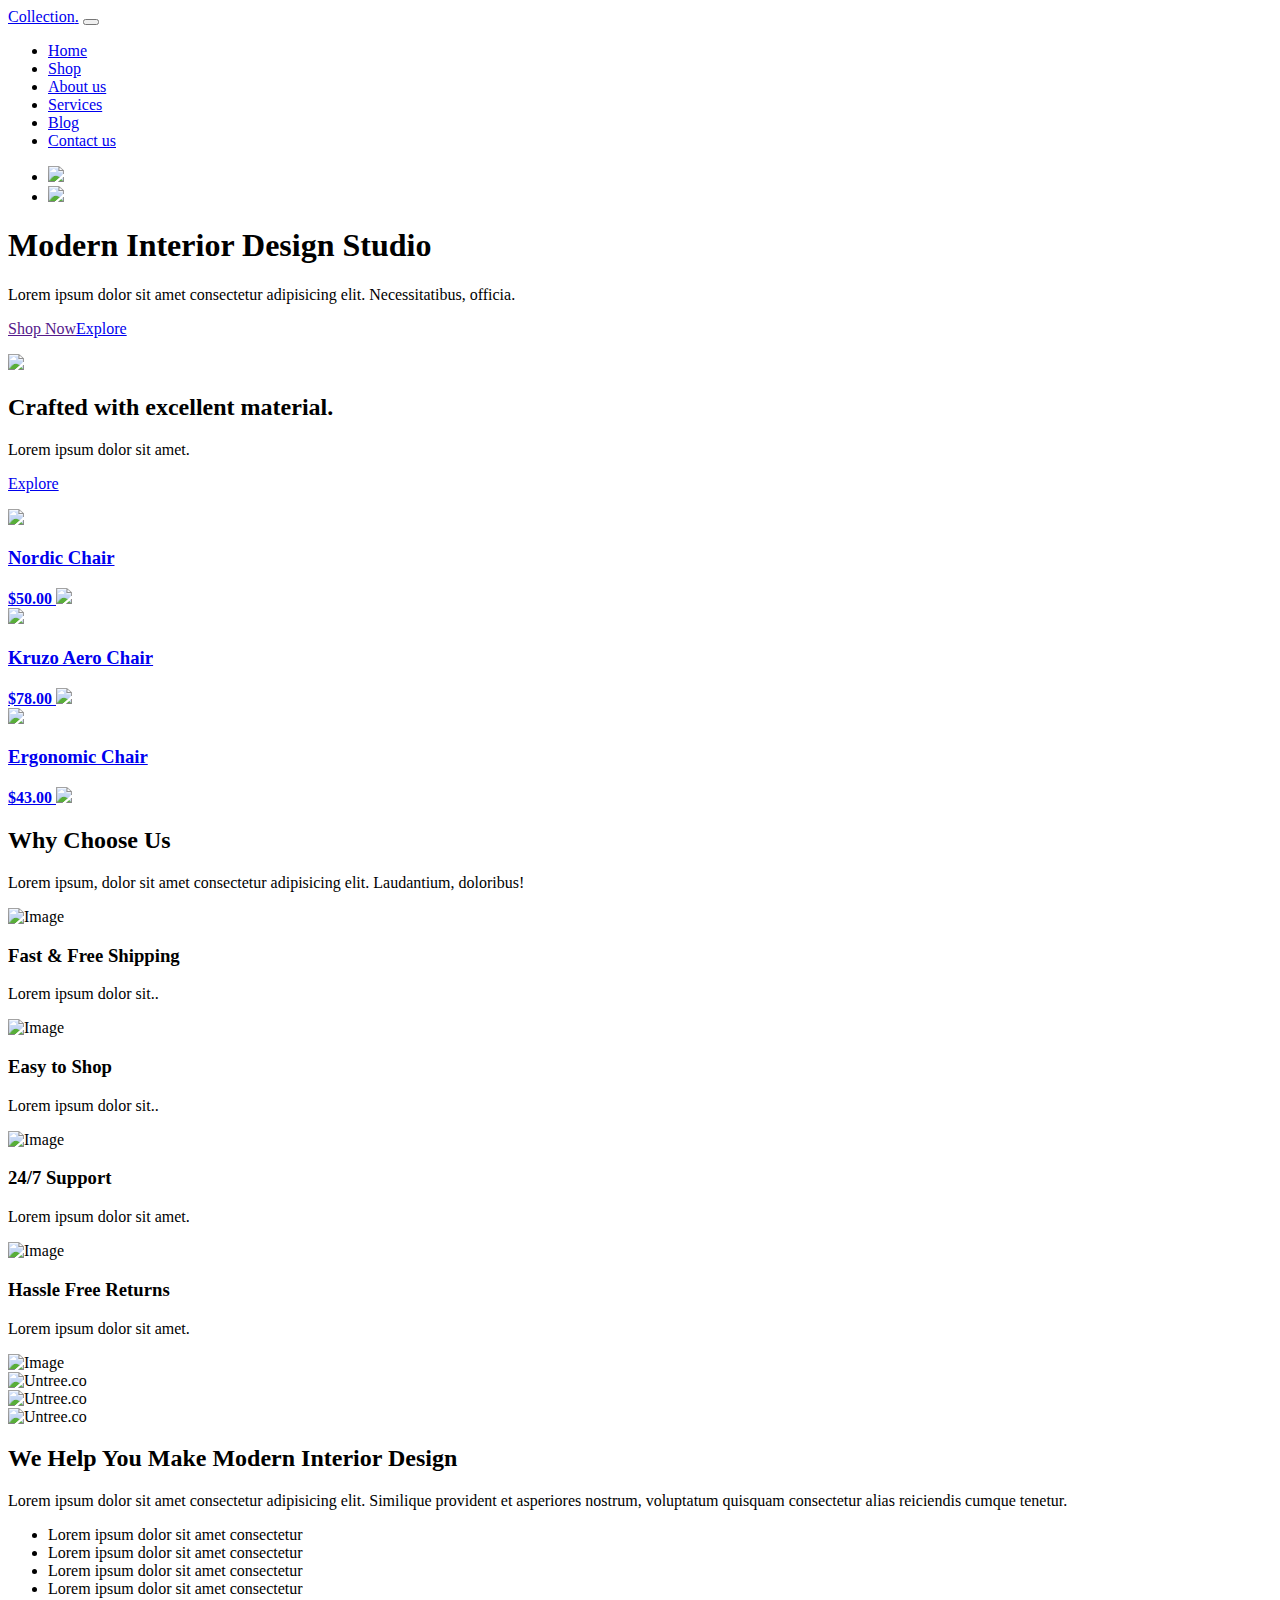
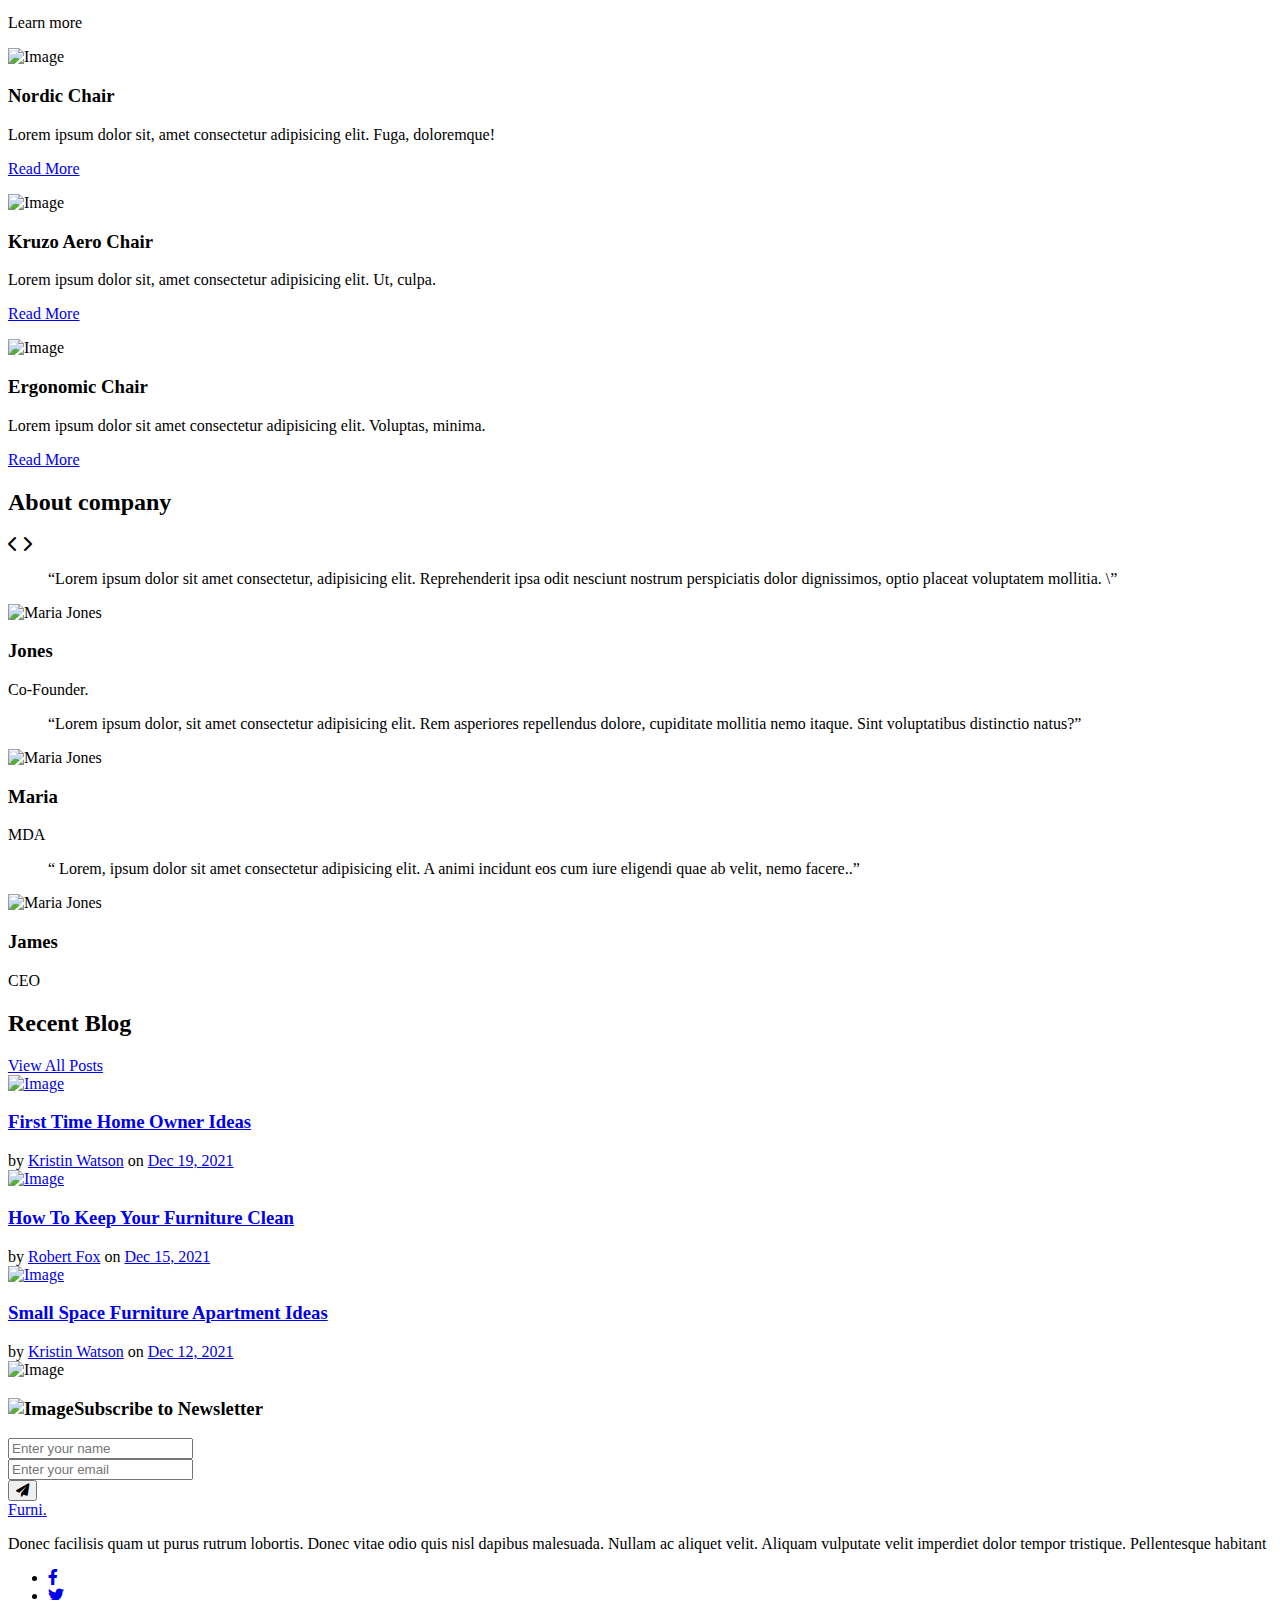
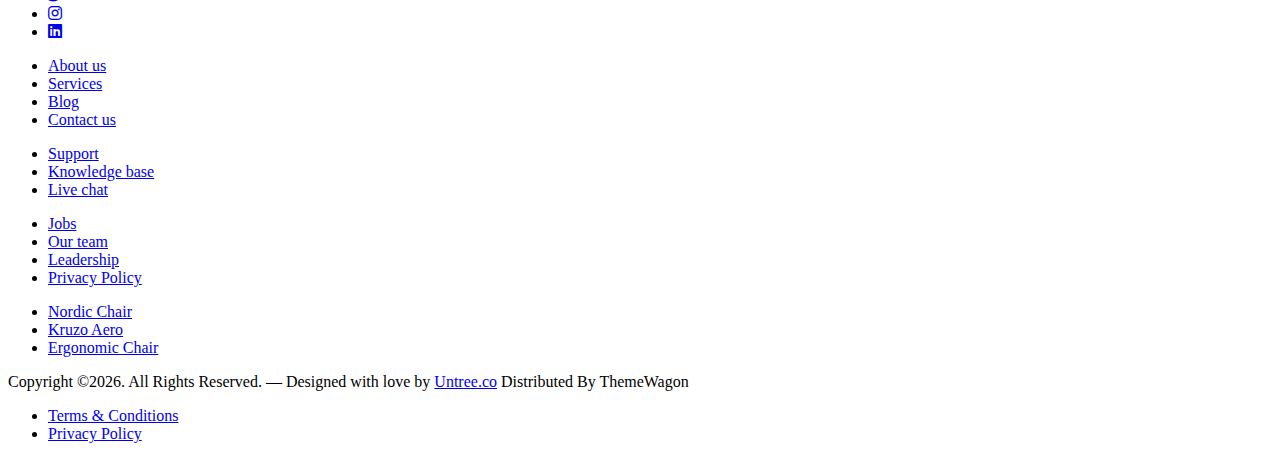
==== index.html @ 73b8af60 "Add files via upload" ====
<!-- /*
* Bootstrap 5
* Template Name: Furni
* Template Author: Untree.co
* Template URI: https://untree.co/
* License: https://creativecommons.org/licenses/by/3.0/
*/ -->
<!doctype html>
<html lang="en">
<head>
  <meta charset="utf-8">
  <meta name="viewport" content="width=device-width, initial-scale=1, shrink-to-fit=no">
  <meta name="author" content="Untree.co">
  <link rel="shortcut icon" href="favicon.png">

  <meta name="description" content="" />
  <meta name="keywords" content="bootstrap, bootstrap4" />

		<!-- Bootstrap CSS -->
		<link href="css/bootstrap.min.css" rel="stylesheet">
		<link href="https://cdnjs.cloudflare.com/ajax/libs/font-awesome/6.0.0-beta3/css/all.min.css" rel="stylesheet">
		<link href="css/tiny-slider.css" rel="stylesheet">
		<link href="css/style.css" rel="stylesheet">
		<title>Update Web Site </title>
	</head>

	<body>

		<!-- Start Header/Navigation -->
		<nav class="custom-navbar navbar navbar navbar-expand-md navbar-dark bg-dark" arial-label="Furni navigation bar">

			<div class="container">
				<a class="navbar-brand" href="index.html">Collection<span>.</span></a>

				<button class="navbar-toggler" type="button" data-bs-toggle="collapse" data-bs-target="#navbarsFurni" aria-controls="navbarsFurni" aria-expanded="false" aria-label="Toggle navigation">
					<span class="navbar-toggler-icon"></span>
				</button>

				<div class="collapse navbar-collapse" id="navbarsFurni">
					<ul class="custom-navbar-nav navbar-nav ms-auto mb-2 mb-md-0">
						<li class="nav-item active">
							<a class="nav-link" href="index.html">Home</a>
						</li>
						<li><a class="nav-link" href="shop.html">Shop</a></li>
						<li><a class="nav-link" href="about.html">About us</a></li>
						<li><a class="nav-link" href="services.html">Services</a></li>
						<li><a class="nav-link" href="blog.html">Blog</a></li>
						<li><a class="nav-link" href="contact.html">Contact us</a></li>
					</ul>

					<ul class="custom-navbar-cta navbar-nav mb-2 mb-md-0 ms-5">
						<li><a class="nav-link" href="#"><img src="images/user.svg"></a></li>
						<li><a class="nav-link" href="cart.html"><img src="images/cart.svg"></a></li>
					</ul>
				</div>
			</div>
				
		</nav>
		<!-- End Header/Navigation -->

		<!-- Start Hero Section -->
			<div class="hero">
				<div class="container">
					<div class="row justify-content-between">
						<div class="col-lg-5">
							<div class="intro-excerpt">
								<h1>Modern Interior <span clsas="d-block">Design Studio</span></h1>
								<p class="mb-4">Lorem ipsum dolor sit amet consectetur adipisicing elit. Necessitatibus, officia.</p>
								<p><a href="" class="btn btn-secondary me-2">Shop Now</a><a href="#" class="btn btn-white-outline">Explore</a></p>
							</div>
						</div>
						<div class="col-lg-7">
							<div class="hero-img-wrap">
								<img src="images/c2-removebg-preview (1).png" class="img-fluid">
							</div>
						</div>
					</div>
				</div>
			</div>
		<!-- End Hero Section -->

		<!-- Start Product Section -->
		<div class="product-section">
			<div class="container">
				<div class="row">

					<!-- Start Column 1 -->
					<div class="col-md-12 col-lg-3 mb-5 mb-lg-0">
						<h2 class="mb-4 section-title">Crafted with excellent material.</h2>
						<p class="mb-4">Lorem ipsum dolor sit amet. </p>
						<p><a href="shop.html" class="btn">Explore</a></p>
					</div> 
					<!-- End Column 1 -->

					<!-- Start Column 2 -->
					<div class="col-12 col-md-4 col-lg-3 mb-5 mb-md-0">
						<a class="product-item" href="cart.html">
							<img src="images/nordic-removebg-preview.png" class="img-fluid product-thumbnail">
							<h3 class="product-title">Nordic Chair</h3>
							<strong class="product-price">$50.00</strong>

							<span class="icon-cross">
								<img src="images/cross.svg" class="img-fluid">
							</span>
						</a>
					</div> 
					<!-- End Column 2 -->

					<!-- Start Column 3 -->
					<div class="col-12 col-md-4 col-lg-3 mb-5 mb-md-0">
						<a class="product-item" href="cart.html">
							<img src="images/R-removebg-preview.png" class="img-fluid product-thumbnail">
							<h3 class="product-title">Kruzo Aero Chair</h3>
							<strong class="product-price">$78.00</strong>

							<span class="icon-cross">
								<img src="images/cross.svg" class="img-fluid">
							</span>
						</a>
					</div>
					<!-- End Column 3 -->

					<!-- Start Column 4 -->
					<div class="col-12 col-md-4 col-lg-3 mb-5 mb-md-0">
						<a class="product-item" href="cart.html">
							<img src="images/s.png" class="img-fluid product-thumbnail">
							<h3 class="product-title">Ergonomic Chair</h3>
							<strong class="product-price">$43.00</strong>

							<span class="icon-cross">
								<img src="images/cross.svg" class="img-fluid">
							</span>
						</a>
					</div>
					<!-- End Column 4 -->

				</div>
			</div>
		</div>
		<!-- End Product Section -->

		<!-- Start Why Choose Us Section -->
		<div class="why-choose-section">
			<div class="container">
				<div class="row justify-content-between">
					<div class="col-lg-6">
						<h2 class="section-title">Why Choose Us</h2>
						<p>Lorem ipsum, dolor sit amet consectetur adipisicing elit. Laudantium, doloribus!</p>
						<div class="row my-5">
							<div class="col-6 col-md-6">
								<div class="feature">
									<div class="icon">
										<img src="images/truck.svg" alt="Image" class="imf-fluid">
									</div>
									<h3>Fast &amp; Free Shipping</h3>
									<p>Lorem ipsum dolor sit..</p>
								</div>
							</div>

							<div class="col-6 col-md-6">
								<div class="feature">
									<div class="icon">
										<img src="images/bag.svg" alt="Image" class="imf-fluid">
									</div>
									<h3>Easy to Shop</h3>
									<p>Lorem ipsum dolor sit..</p>
								</div>
							</div>

							<div class="col-6 col-md-6">
								<div class="feature">
									<div class="icon">
										<img src="images/support.svg" alt="Image" class="imf-fluid">
									</div>
									<h3>24/7 Support</h3>
									<p>Lorem ipsum dolor sit amet.</p>
								</div>
							</div>

							<div class="col-6 col-md-6">
								<div class="feature">
									<div class="icon">
										<img src="images/return.svg" alt="Image" class="imf-fluid">
									</div>
									<h3>Hassle Free Returns</h3>
									<p>Lorem ipsum dolor sit amet.</p>
								</div>
							</div>

						</div>
					</div>

					<div class="col-lg-5">
						<div class="img-wrap">
							<img src="images/R (1).jpeg" alt="Image" class="img-fluid">
						</div>
					</div>

				</div>
			</div>
		</div>
		<!-- End Why Choose Us Section -->

		<!-- Start We Help Section -->
		<div class="we-help-section">
			<div class="container">
				<div class="row justify-content-between">
					<div class="col-lg-7 mb-5 mb-lg-0">
						<div class="imgs-grid">
							<div class="grid grid-1"><img src="images/E3.jpeg" alt="Untree.co"></div>
							<div class="grid grid-2"><img src="images/R (2).jpeg" alt="Untree.co"></div>
							<div class="grid grid-3"><img src="images/OIP (1).jpeg" alt="Untree.co"></div>
						</div>
					</div>
					<div class="col-lg-5 ps-lg-5">
						<h2 class="section-title mb-4">We Help You Make Modern Interior Design</h2>
						<p>Lorem ipsum dolor sit amet consectetur adipisicing elit. Similique provident et asperiores nostrum, voluptatum quisquam consectetur alias reiciendis cumque tenetur.</p>

						<ul class="list-unstyled custom-list my-4">
							<li>Lorem ipsum dolor sit amet consectetur</li>
							<li>Lorem ipsum dolor sit amet consectetur</li>
							<li>Lorem ipsum dolor sit amet consectetur</li>
							<li>Lorem ipsum dolor sit amet consectetur</li>
							
						</ul>
						<p><a herf="#" class="btn">Learn more</a></p>
					</div>
				</div>
			</div>
		</div>
		<!-- End We Help Section -->

		<!-- Start Popular Product -->
		<div class="popular-product">
			<div class="container">
				<div class="row">

					<div class="col-12 col-md-6 col-lg-4 mb-4 mb-lg-0">
						<div class="product-item-sm d-flex">
							<div class="thumbnail">
								<img src="images/nordic-removebg-preview.png" alt="Image" class="img-fluid">
							</div>
							<div class="pt-3">
								<h3>Nordic Chair</h3>
								<p>Lorem ipsum dolor sit, amet consectetur adipisicing elit. Fuga, doloremque! </p>
								<p><a href="#">Read More</a></p>
							</div>
						</div>
					</div>

					<div class="col-12 col-md-6 col-lg-4 mb-4 mb-lg-0">
						<div class="product-item-sm d-flex">
							<div class="thumbnail">
								<img src="images/R-removebg-preview.png" alt="Image" class="img-fluid">
							</div>
							<div class="pt-3">
								<h3>Kruzo Aero Chair</h3>
								<p>Lorem ipsum dolor sit, amet consectetur adipisicing elit. Ut, culpa. </p>
								<p><a href="#">Read More</a></p>
							</div>
						</div>
					</div>

					<div class="col-12 col-md-6 col-lg-4 mb-4 mb-lg-0">
						<div class="product-item-sm d-flex">
							<div class="thumbnail">
								<img src="images/s.png" alt="Image" class="img-fluid">
							</div>
							<div class="pt-3">
								<h3>Ergonomic Chair</h3>
								<p>Lorem ipsum dolor sit amet consectetur adipisicing elit. Voluptas, minima.</p>
								<p><a href="#">Read More</a></p>
							</div>
						</div>
					</div>

				</div>
			</div>
		</div>
		<!-- End Popular Product -->

		<!-- Start Testimonial Slider -->
		<div class="testimonial-section">
			<div class="container">
				<div class="row">
					<div class="col-lg-7 mx-auto text-center">
						<h2 class="section-title">About company</h2>
					</div>
				</div>

				<div class="row justify-content-center">
					<div class="col-lg-12">
						<div class="testimonial-slider-wrap text-center">

							<div id="testimonial-nav">
								<span class="prev" data-controls="prev"><span class="fa fa-chevron-left"></span></span>
								<span class="next" data-controls="next"><span class="fa fa-chevron-right"></span></span>
							</div>

							<div class="testimonial-slider">
								
								<div class="item">
									<div class="row justify-content-center">
										<div class="col-lg-8 mx-auto">

											<div class="testimonial-block text-center">
												<blockquote class="mb-5">
													<p>&ldquo;Lorem ipsum dolor sit amet consectetur, adipisicing elit. Reprehenderit ipsa odit nesciunt nostrum perspiciatis dolor dignissimos, optio placeat voluptatem mollitia. \&rdquo;</p>
												</blockquote>

												<div class="author-info">
													<div class="author-pic">
														<img src="images/person_3.jpg" alt="Maria Jones" class="img-fluid">
													</div>
													<h3 class="font-weight-bold"> Jones</h3>
													<span class="position d-block mb-3"> Co-Founder.</span>
												</div>
											</div>

										</div>
									</div>
								</div> 
								<!-- END item -->

								<div class="item">
									<div class="row justify-content-center">
										<div class="col-lg-8 mx-auto">

											<div class="testimonial-block text-center">
												<blockquote class="mb-5">
													<p>&ldquo;Lorem ipsum dolor, sit amet consectetur adipisicing elit. Rem asperiores repellendus dolore, cupiditate mollitia nemo itaque. Sint voluptatibus distinctio natus?&rdquo;</p>
												</blockquote>

												<div class="author-info">
													<div class="author-pic">
														<img src="images/person_4.jpg" alt="Maria Jones" class="img-fluid">
													</div>
													<h3 class="font-weight-bold"> Maria </h3>
													<span class="position d-block mb-3"> MDA</span>
												</div>
											</div>

										</div>
									</div>
								</div> 
								<!-- END item -->

								<div class="item">
									<div class="row justify-content-center">
										<div class="col-lg-8 mx-auto">

											<div class="testimonial-block text-center">
												<blockquote class="mb-5">
													<p>&ldquo; Lorem, ipsum dolor sit amet consectetur adipisicing elit. A animi incidunt eos cum iure eligendi quae ab velit, nemo facere..&rdquo;</p>
												</blockquote>

												<div class="author-info">
													<div class="author-pic">
														<img src="images/person_1.jpg" alt="Maria Jones" class="img-fluid">
													</div>
													<h3 class="font-weight-bold"> James </h3>
													<span class="position d-block mb-3">CEO</span>
												</div>
											</div>

										</div>
									</div>
								</div> 
								<!-- END item -->

							</div>

						</div>
					</div>
				</div>
			</div>
		</div>
		<!-- End Testimonial Slider -->

		<!-- Start Blog Section -->
		<div class="blog-section">
			<div class="container">
				<div class="row mb-5">
					<div class="col-md-6">
						<h2 class="section-title">Recent Blog</h2>
					</div>
					<div class="col-md-6 text-start text-md-end">
						<a href="#" class="more">View All Posts</a>
					</div>
				</div>

				<div class="row">

					<div class="col-12 col-sm-6 col-md-4 mb-4 mb-md-0">
						<div class="post-entry">
							<a href="#" class="post-thumbnail"><img src="images/c2.jpg" alt="Image" class="img-fluid"></a>
							<div class="post-content-entry">
								<h3><a href="#">First Time Home Owner Ideas</a></h3>
								<div class="meta">
									<span>by <a href="#">Kristin Watson</a></span> <span>on <a href="#">Dec 19, 2021</a></span>
								</div>
							</div>
						</div>
					</div>

					<div class="col-12 col-sm-6 col-md-4 mb-4 mb-md-0">
						<div class="post-entry">
							<a href="#" class="post-thumbnail"><img src="images/R (4).jpeg" alt="Image" class="img-fluid"></a>
							<div class="post-content-entry">
								<h3><a href="#">How To Keep Your Furniture Clean</a></h3>
								<div class="meta">
									<span>by <a href="#">Robert Fox</a></span> <span>on <a href="#">Dec 15, 2021</a></span>
								</div>
							</div>
						</div>
					</div>

					<div class="col-12 col-sm-6 col-md-4 mb-4 mb-md-0">
						<div class="post-entry">
							<a href="#" class="post-thumbnail"><img src="images/wp2163495.jpg" alt="Image" class="img-fluid"></a>
							<div class="post-content-entry">
								<h3><a href="#">Small Space Furniture Apartment Ideas</a></h3>
								<div class="meta">
									<span>by <a href="#">Kristin Watson</a></span> <span>on <a href="#">Dec 12, 2021</a></span>
								</div>
							</div>
						</div>
					</div>

				</div>
			</div>
		</div>
		<!-- End Blog Section -->	

		<!-- Start Footer Section -->
		<footer class="footer-section">
			<div class="container relative">

				<div class="sofa-img">
					<img src="images/sofa.png" alt="Image" class="img-fluid">
				</div>

				<div class="row">
					<div class="col-lg-8">
						<div class="subscription-form">
							<h3 class="d-flex align-items-center"><span class="me-1"><img src="images/envelope-outline.svg" alt="Image" class="img-fluid"></span><span>Subscribe to Newsletter</span></h3>

							<form action="#" class="row g-3">
								<div class="col-auto">
									<input type="text" class="form-control" placeholder="Enter your name">
								</div>
								<div class="col-auto">
									<input type="email" class="form-control" placeholder="Enter your email">
								</div>
								<div class="col-auto">
									<button class="btn btn-primary">
										<span class="fa fa-paper-plane"></span>
									</button>
								</div>
							</form>

						</div>
					</div>
				</div>

				<div class="row g-5 mb-5">
					<div class="col-lg-4">
						<div class="mb-4 footer-logo-wrap"><a href="#" class="footer-logo">Furni<span>.</span></a></div>
						<p class="mb-4">Donec facilisis quam ut purus rutrum lobortis. Donec vitae odio quis nisl dapibus malesuada. Nullam ac aliquet velit. Aliquam vulputate velit imperdiet dolor tempor tristique. Pellentesque habitant</p>

						<ul class="list-unstyled custom-social">
							<li><a href="#"><span class="fa fa-brands fa-facebook-f"></span></a></li>
							<li><a href="#"><span class="fa fa-brands fa-twitter"></span></a></li>
							<li><a href="#"><span class="fa fa-brands fa-instagram"></span></a></li>
							<li><a href="#"><span class="fa fa-brands fa-linkedin"></span></a></li>
						</ul>
					</div>

					<div class="col-lg-8">
						<div class="row links-wrap">
							<div class="col-6 col-sm-6 col-md-3">
								<ul class="list-unstyled">
									<li><a href="#">About us</a></li>
									<li><a href="#">Services</a></li>
									<li><a href="#">Blog</a></li>
									<li><a href="#">Contact us</a></li>
								</ul>
							</div>

							<div class="col-6 col-sm-6 col-md-3">
								<ul class="list-unstyled">
									<li><a href="#">Support</a></li>
									<li><a href="#">Knowledge base</a></li>
									<li><a href="#">Live chat</a></li>
								</ul>
							</div>

							<div class="col-6 col-sm-6 col-md-3">
								<ul class="list-unstyled">
									<li><a href="#">Jobs</a></li>
									<li><a href="#">Our team</a></li>
									<li><a href="#">Leadership</a></li>
									<li><a href="#">Privacy Policy</a></li>
								</ul>
							</div>

							<div class="col-6 col-sm-6 col-md-3">
								<ul class="list-unstyled">
									<li><a href="#">Nordic Chair</a></li>
									<li><a href="#">Kruzo Aero</a></li>
									<li><a href="#">Ergonomic Chair</a></li>
								</ul>
							</div>
						</div>
					</div>

				</div>

				<div class="border-top copyright">
					<div class="row pt-4">
						<div class="col-lg-6">
							<p class="mb-2 text-center text-lg-start">Copyright &copy;<script>document.write(new Date().getFullYear());</script>. All Rights Reserved. &mdash; Designed with love by <a href="https://untree.co">Untree.co</a> Distributed By <a hreff="https://themewagon.com">ThemeWagon</a>  <!-- License information: https://untree.co/license/ -->
            </p>
						</div>

						<div class="col-lg-6 text-center text-lg-end">
							<ul class="list-unstyled d-inline-flex ms-auto">
								<li class="me-4"><a href="#">Terms &amp; Conditions</a></li>
								<li><a href="#">Privacy Policy</a></li>
							</ul>
						</div>

					</div>
				</div>

			</div>
		</footer>
		<!-- End Footer Section -->	


		<script src="js/bootstrap.bundle.min.js"></script>
		<script src="js/tiny-slider.js"></script>
		<script src="js/custom.js"></script>
	</body>

</html>
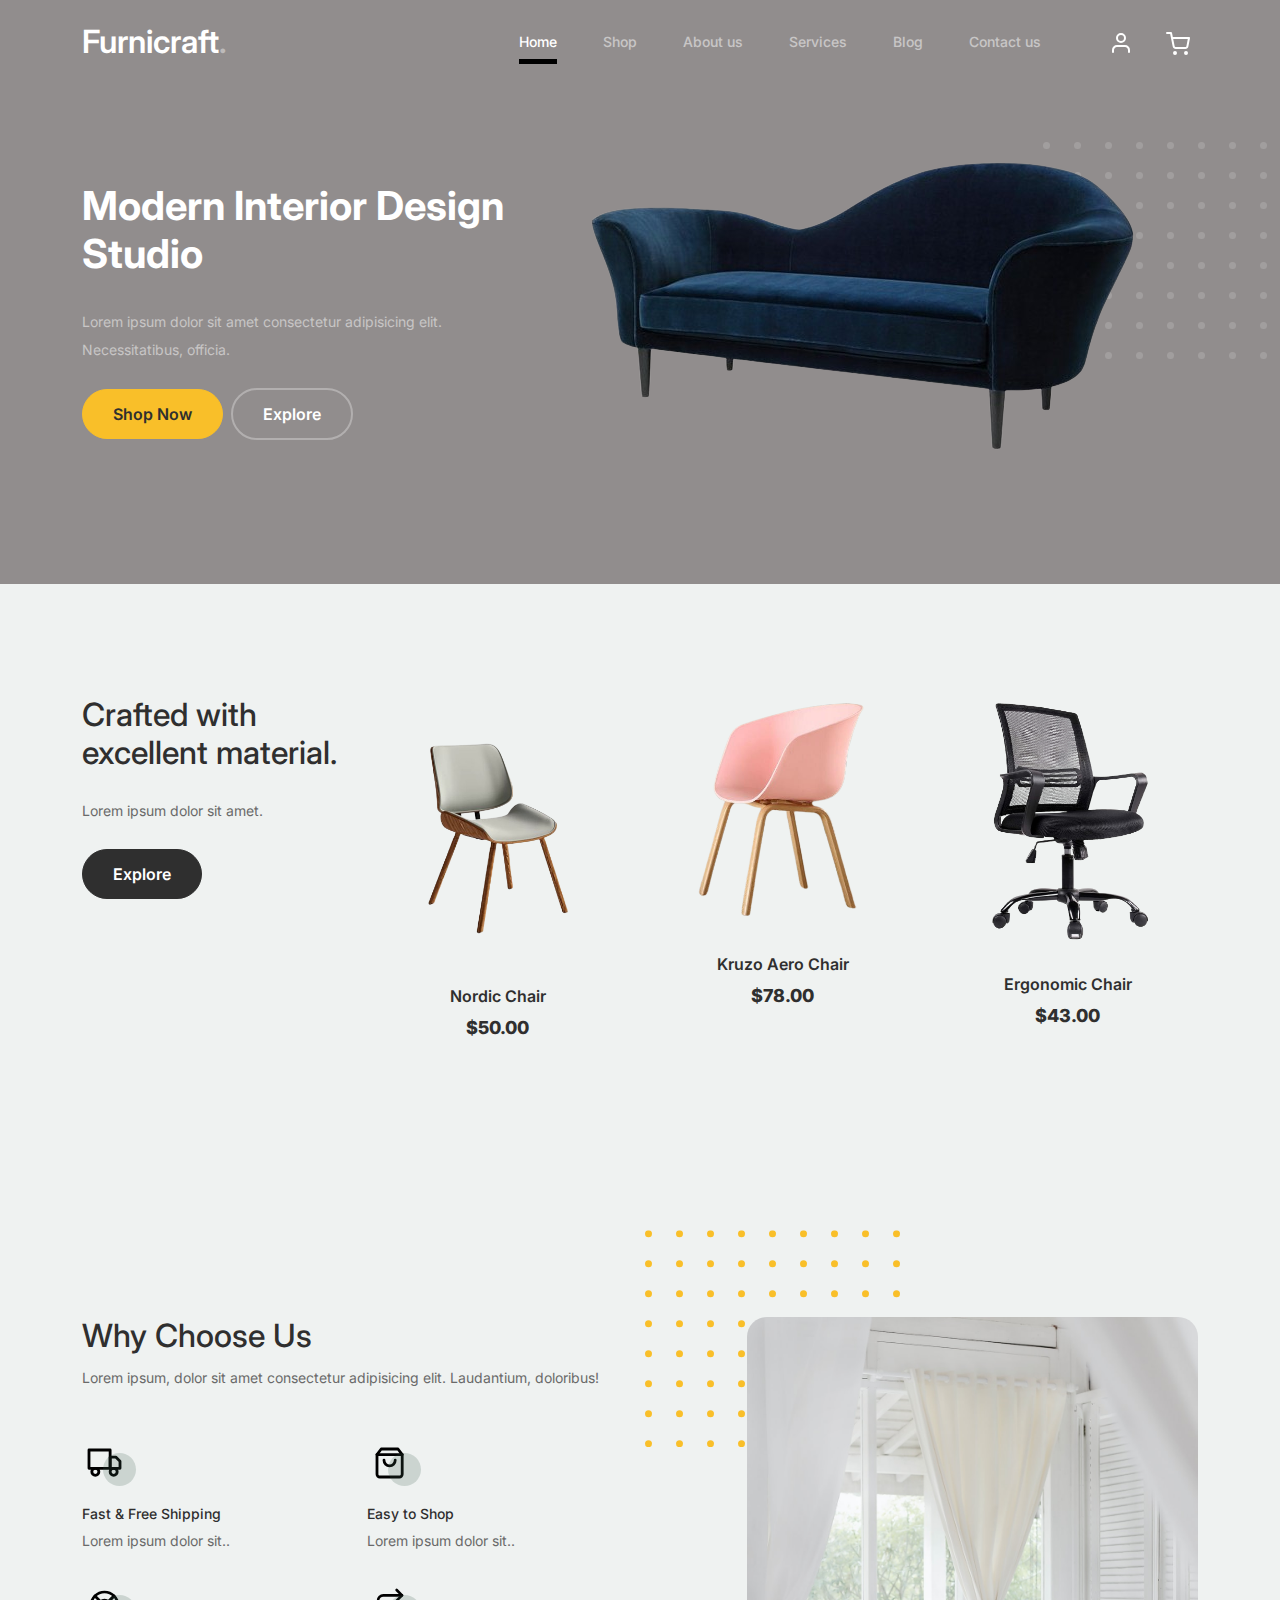
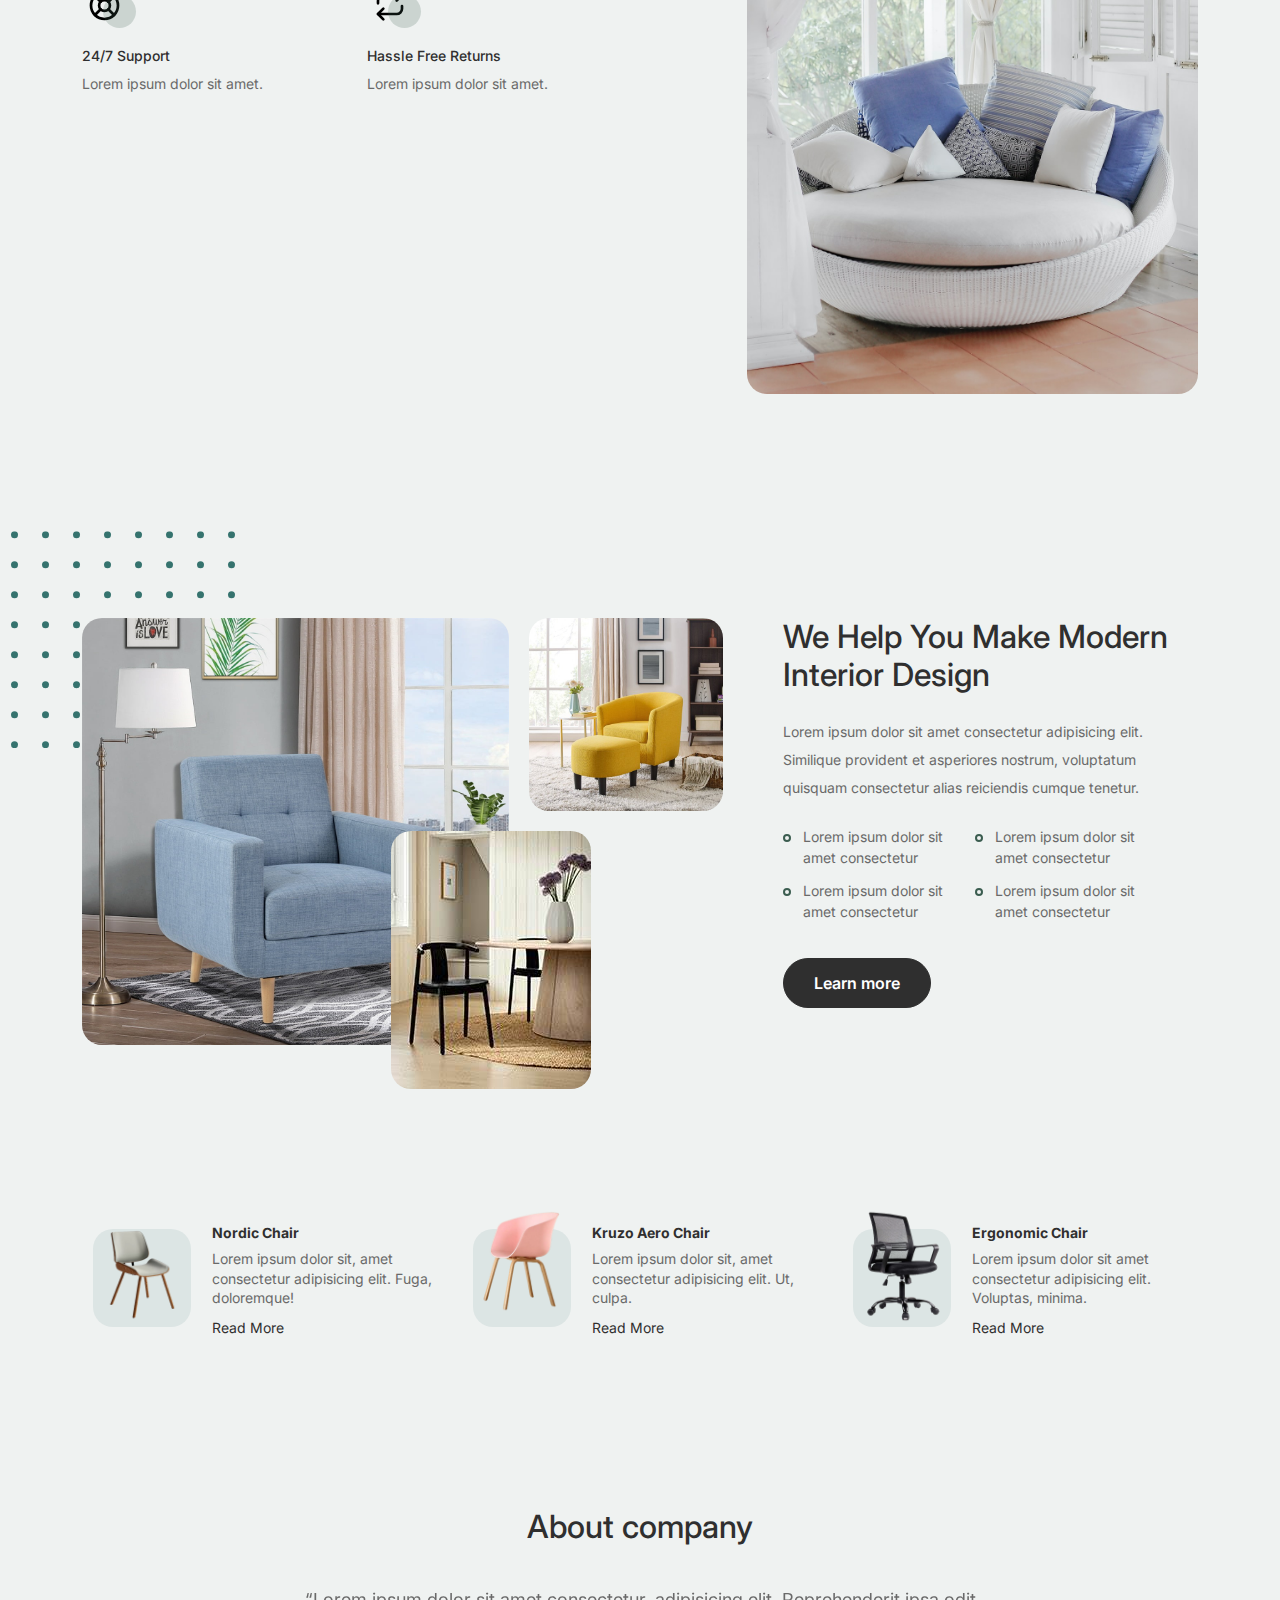
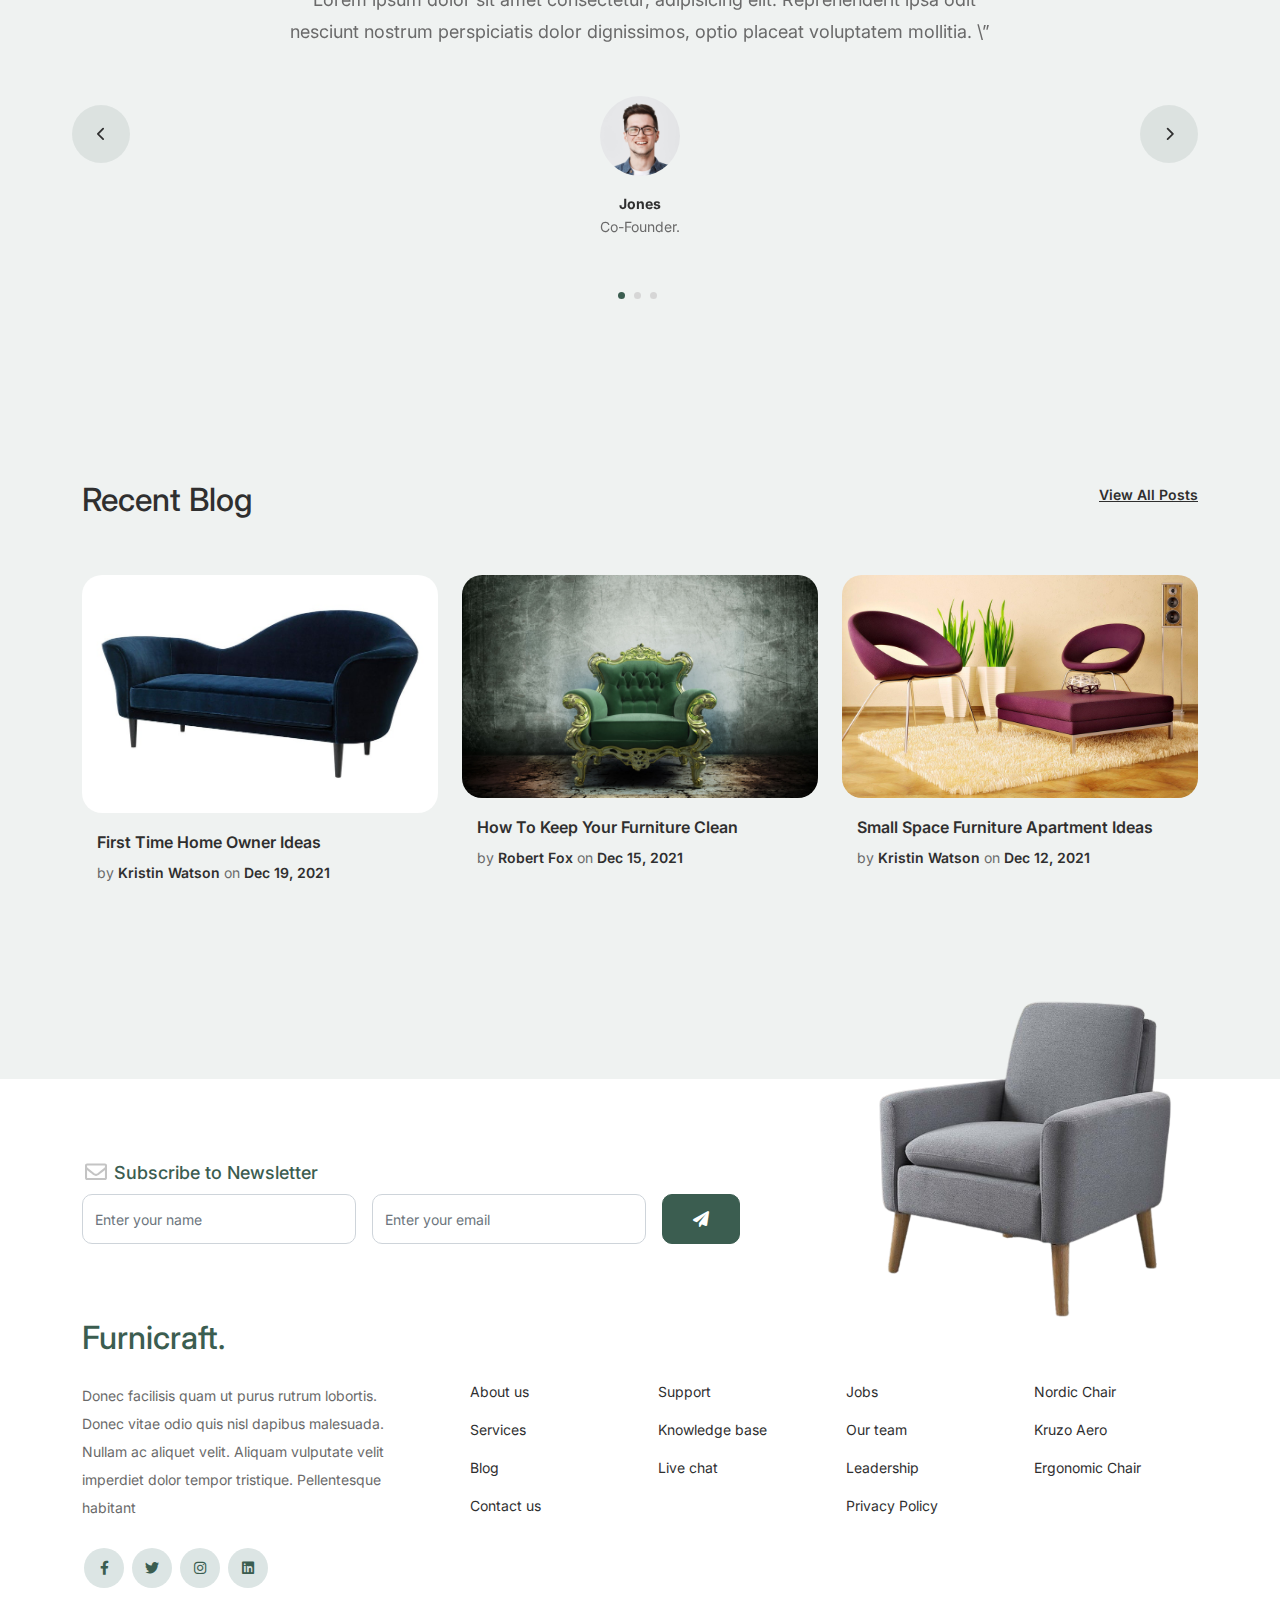
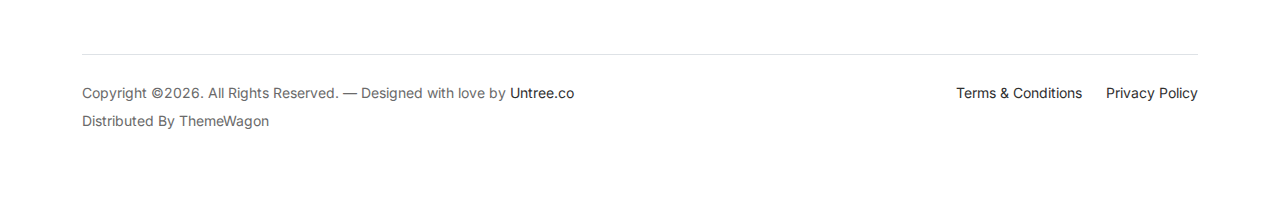
==== commit 3f413457: "Add files via upload" ====
--- a/index.html
+++ b/index.html
@@ -21,7 +21,7 @@
 		<link href="https://cdnjs.cloudflare.com/ajax/libs/font-awesome/6.0.0-beta3/css/all.min.css" rel="stylesheet">
 		<link href="css/tiny-slider.css" rel="stylesheet">
 		<link href="css/style.css" rel="stylesheet">
-		<title>Update Web Site </title>
+		<title>Furnicraft </title>
 	</head>
 
 	<body>
@@ -30,7 +30,7 @@
 		<nav class="custom-navbar navbar navbar navbar-expand-md navbar-dark bg-dark" arial-label="Furni navigation bar">
 
 			<div class="container">
-				<a class="navbar-brand" href="index.html">Collection<span>.</span></a>
+				<a class="navbar-brand" href="index.html">Furnicraft<span>.</span></a>
 
 				<button class="navbar-toggler" type="button" data-bs-toggle="collapse" data-bs-target="#navbarsFurni" aria-controls="navbarsFurni" aria-expanded="false" aria-label="Toggle navigation">
 					<span class="navbar-toggler-icon"></span>
@@ -437,7 +437,7 @@
 			<div class="container relative">
 
 				<div class="sofa-img">
-					<img src="images/sofa.png" alt="Image" class="img-fluid">
+					<img src="images/SOFA-removebg-preview (1).png" alt="Image" class="img-fluid">
 				</div>
 
 				<div class="row">
@@ -465,7 +465,7 @@
 
 				<div class="row g-5 mb-5">
 					<div class="col-lg-4">
-						<div class="mb-4 footer-logo-wrap"><a href="#" class="footer-logo">Furni<span>.</span></a></div>
+						<div class="mb-4 footer-logo-wrap"><a href="#" class="footer-logo">Furnicraft<span>.</span></a></div>
 						<p class="mb-4">Donec facilisis quam ut purus rutrum lobortis. Donec vitae odio quis nisl dapibus malesuada. Nullam ac aliquet velit. Aliquam vulputate velit imperdiet dolor tempor tristique. Pellentesque habitant</p>
 
 						<ul class="list-unstyled custom-social">
--- a/css/tiny-slider.css
+++ b/css/tiny-slider.css
@@ -0,0 +1,3 @@
+.tns-outer{padding:0 !important}.tns-outer [hidden]{display:none !important}.tns-outer [aria-controls],.tns-outer [data-action]{cursor:pointer}.tns-slider{-webkit-transition:all 0s;-moz-transition:all 0s;transition:all 0s}.tns-slider>.tns-item{-webkit-box-sizing:border-box;-moz-box-sizing:border-box;box-sizing:border-box}.tns-horizontal.tns-subpixel{white-space:nowrap}.tns-horizontal.tns-subpixel>.tns-item{display:inline-block;vertical-align:top;white-space:normal}.tns-horizontal.tns-no-subpixel:after{content:'';display:table;clear:both}.tns-horizontal.tns-no-subpixel>.tns-item{float:left}.tns-horizontal.tns-carousel.tns-no-subpixel>.tns-item{margin-right:-100%}.tns-no-calc{position:relative;left:0}.tns-gallery{position:relative;left:0;min-height:1px}.tns-gallery>.tns-item{position:absolute;left:-100%;-webkit-transition:transform 0s, opacity 0s;-moz-transition:transform 0s, opacity 0s;transition:transform 0s, opacity 0s}.tns-gallery>.tns-slide-active{position:relative;left:auto !important}.tns-gallery>.tns-moving{-webkit-transition:all 0.25s;-moz-transition:all 0.25s;transition:all 0.25s}.tns-autowidth{display:inline-block}.tns-lazy-img{-webkit-transition:opacity 0.6s;-moz-transition:opacity 0.6s;transition:opacity 0.6s;opacity:0.6}.tns-lazy-img.tns-complete{opacity:1}.tns-ah{-webkit-transition:height 0s;-moz-transition:height 0s;transition:height 0s}.tns-ovh{overflow:hidden}.tns-visually-hidden{position:absolute;left:-10000em}.tns-transparent{opacity:0;visibility:hidden}.tns-fadeIn{opacity:1;filter:alpha(opacity=100);z-index:0}.tns-normal,.tns-fadeOut{opacity:0;filter:alpha(opacity=0);z-index:-1}.tns-vpfix{white-space:nowrap}.tns-vpfix>div,.tns-vpfix>li{display:inline-block}.tns-t-subp2{margin:0 auto;width:310px;position:relative;height:10px;overflow:hidden}.tns-t-ct{width:2333.3333333%;width:-webkit-calc(100% * 70 / 3);width:-moz-calc(100% * 70 / 3);width:calc(100% * 70 / 3);position:absolute;right:0}.tns-t-ct:after{content:'';display:table;clear:both}.tns-t-ct>div{width:1.4285714%;width:-webkit-calc(100% / 70);width:-moz-calc(100% / 70);width:calc(100% / 70);height:10px;float:left}
+
+/*# sourceMappingURL=sourcemaps/tiny-slider.css.map */--- a/css/style.css
+++ b/css/style.css
@@ -0,0 +1,711 @@
+/*
+* Template Name: UntreeStore
+* Template Author: Untree.co
+* Author URI: https://untree.co/
+* License: https://creativecommons.org/licenses/by/3.0/
+*/
+@import url("https://fonts.googleapis.com/css2?family=Inter:wght@400;500;600;700;800&display=swap");
+body {
+  overflow-x: hidden;
+  position: relative; }
+
+body {
+  font-family: "Inter", sans-serif;
+  font-weight: 400;
+  line-height: 28px;
+  color: #6a6a6a;
+  font-size: 14px;
+  background-color: #eff2f1; }
+
+a {
+  text-decoration: none;
+  -webkit-transition: .3s all ease;
+  -o-transition: .3s all ease;
+  transition: .3s all ease;
+  color: #2f2f2f;
+  text-decoration: underline; }
+  a:hover {
+    color: #2f2f2f;
+    text-decoration: none; }
+  a.more {
+    font-weight: 600; }
+
+.custom-navbar {
+  background: rgb(145, 141, 141) !important ;
+  padding-top: 20px;
+  padding-bottom: 20px; }
+  .custom-navbar .navbar-brand {
+    font-size: 32px;
+    font-weight: 600; }
+    .custom-navbar .navbar-brand > span {
+      opacity: .4; }
+  .custom-navbar .navbar-toggler {
+    border-color: transparent; }
+    .custom-navbar .navbar-toggler:active, .custom-navbar .navbar-toggler:focus {
+      -webkit-box-shadow: none;
+      box-shadow: none;
+      outline: none; }
+  @media (min-width: 992px) {
+    .custom-navbar .custom-navbar-nav li {
+      margin-left: 15px;
+      margin-right: 15px; } }
+  .custom-navbar .custom-navbar-nav li a {
+    font-weight: 500;
+    color: #ffffff !important;
+    opacity: .5;
+    -webkit-transition: .3s all ease;
+    -o-transition: .3s all ease;
+    transition: .3s all ease;
+    position: relative; }
+    @media (min-width: 768px) {
+      .custom-navbar .custom-navbar-nav li a:before {
+        content: "";
+        position: absolute;
+        bottom: 0;
+        left: 8px;
+        right: 8px;
+        background: black;
+        height: 5px;
+        opacity: 1;
+        visibility: visible;
+        width: 0;
+        -webkit-transition: .15s all ease-out;
+        -o-transition: .15s all ease-out;
+        transition: .15s all ease-out; } }
+    .custom-navbar .custom-navbar-nav li a:hover {
+      opacity: 1; }
+      .custom-navbar .custom-navbar-nav li a:hover:before {
+        width: calc(100% - 16px); }
+  .custom-navbar .custom-navbar-nav li.active a {
+    opacity: 1; }
+    .custom-navbar .custom-navbar-nav li.active a:before {
+      width: calc(100% - 16px); }
+  .custom-navbar .custom-navbar-cta {
+    margin-left: 0 !important;
+    -webkit-box-orient: horizontal;
+    -webkit-box-direction: normal;
+    -ms-flex-direction: row;
+    flex-direction: row; }
+    @media (min-width: 768px) {
+      .custom-navbar .custom-navbar-cta {
+        margin-left: 40px !important; } }
+    .custom-navbar .custom-navbar-cta li {
+      margin-left: 0px;
+      margin-right: 0px; }
+      .custom-navbar .custom-navbar-cta li:first-child {
+        margin-right: 20px; }
+
+.hero {
+  background:rgb(145, 141, 141) !important;
+  padding: calc(4rem - 30px) 0 0rem 0; }
+  @media (min-width: 768px) {
+    .hero {
+      padding: calc(4rem - 30px) 0 4rem 0; } }
+  @media (min-width: 992px) {
+    .hero {
+      padding: calc(8rem - 30px) 0 8rem 0; } }
+  .hero .intro-excerpt {
+    position: relative;
+    z-index: 4; }
+    @media (min-width: 992px) {
+      .hero .intro-excerpt {
+        max-width: 450px; } }
+  .hero h1 {
+    font-weight: 700;
+    color: #ffffff;
+    margin-bottom: 30px; }
+    @media (min-width: 1400px) {
+      .hero h1 {
+        font-size: 54px; } }
+  .hero p {
+    color: rgba(255, 255, 255, 0.5);
+    margin-botom: 30px; }
+  .hero .hero-img-wrap {
+    position: relative; }
+    .hero .hero-img-wrap img {
+      position: relative;
+      top: 0px;
+      right: 0px;
+      z-index: 2;
+      max-width: 780px;
+      left: -20px; }
+      @media (min-width: 768px) {
+        .hero .hero-img-wrap img {
+          right: 0px;
+          left: -100px; } }
+      @media (min-width: 992px) {
+        .hero .hero-img-wrap img {
+          left: 0px;
+          top: -80px;
+          position: absolute;
+          right: -50px; } }
+      @media (min-width: 1200px) {
+        .hero .hero-img-wrap img {
+          left: 0px;
+          top: -80px;
+          right: -100px; } }
+    .hero .hero-img-wrap:after {
+      content: "";
+      position: absolute;
+      width: 255px;
+      height: 217px;
+      background-image: url("../images/dots-light.svg");
+      background-size: contain;
+      background-repeat: no-repeat;
+      right: -100px;
+      top: -0px; }
+      @media (min-width: 1200px) {
+        .hero .hero-img-wrap:after {
+          top: -40px; } }
+
+.btn {
+  font-weight: 600;
+  padding: 12px 30px;
+  border-radius: 30px;
+  color: #ffffff;
+  background: #2f2f2f;
+  border-color: #2f2f2f; }
+  .btn:hover {
+    color: #ffffff;
+    background: #222222;
+    border-color: #222222; }
+  .btn:active, .btn:focus {
+    outline: none !important;
+    -webkit-box-shadow: none;
+    box-shadow: none; }
+  .btn.btn-primary {
+    background: #3b5d50;
+    border-color: #3b5d50; }
+    .btn.btn-primary:hover {
+      background: #314d43;
+      border-color: #314d43; }
+  .btn.btn-secondary {
+    color: #2f2f2f;
+    background: #f9bf29;
+    border-color: #f9bf29; }
+    .btn.btn-secondary:hover {
+      background: #f8b810;
+      border-color: #f8b810; }
+  .btn.btn-white-outline {
+    background: transparent;
+    border-width: 2px;
+    border-color: rgba(255, 255, 255, 0.3); }
+    .btn.btn-white-outline:hover {
+      border-color: white;
+      color: #ffffff; }
+
+.section-title {
+  color: #2f2f2f; }
+
+.product-section {
+  padding: 7rem 0; }
+  .product-section .product-item {
+    text-align: center;
+    text-decoration: none;
+    display: block;
+    position: relative;
+    padding-bottom: 50px;
+    cursor: pointer; }
+    .product-section .product-item .product-thumbnail {
+      margin-bottom: 30px;
+      position: relative;
+      top: 0;
+      -webkit-transition: .3s all ease;
+      -o-transition: .3s all ease;
+      transition: .3s all ease; }
+    .product-section .product-item h3 {
+      font-weight: 600;
+      font-size: 16px; }
+    .product-section .product-item strong {
+      font-weight: 800 !important;
+      font-size: 18px !important; }
+    .product-section .product-item h3, .product-section .product-item strong {
+      color: #2f2f2f;
+      text-decoration: none; }
+    .product-section .product-item .icon-cross {
+      position: absolute;
+      width: 35px;
+      height: 35px;
+      display: inline-block;
+      background: #2f2f2f;
+      bottom: 15px;
+      left: 50%;
+      -webkit-transform: translateX(-50%);
+      -ms-transform: translateX(-50%);
+      transform: translateX(-50%);
+      margin-bottom: -17.5px;
+      border-radius: 50%;
+      opacity: 0;
+      visibility: hidden;
+      -webkit-transition: .3s all ease;
+      -o-transition: .3s all ease;
+      transition: .3s all ease; }
+      .product-section .product-item .icon-cross img {
+        position: absolute;
+        left: 50%;
+        top: 50%;
+        -webkit-transform: translate(-50%, -50%);
+        -ms-transform: translate(-50%, -50%);
+        transform: translate(-50%, -50%); }
+    .product-section .product-item:before {
+      bottom: 0;
+      left: 0;
+      right: 0;
+      position: absolute;
+      content: "";
+      background: #dce5e4;
+      height: 0%;
+      z-index: -1;
+      border-radius: 10px;
+      -webkit-transition: .3s all ease;
+      -o-transition: .3s all ease;
+      transition: .3s all ease; }
+    .product-section .product-item:hover .product-thumbnail {
+      top: -25px; }
+    .product-section .product-item:hover .icon-cross {
+      bottom: 0;
+      opacity: 1;
+      visibility: visible; }
+    .product-section .product-item:hover:before {
+      height: 70%; }
+
+.why-choose-section {
+  padding: 7rem 0; }
+  .why-choose-section .img-wrap {
+    position: relative; }
+    .why-choose-section .img-wrap:before {
+      position: absolute;
+      content: "";
+      width: 255px;
+      height: 217px;
+      background-image: url("../images/dots-yellow.svg");
+      background-repeat: no-repeat;
+      background-size: contain;
+      -webkit-transform: translate(-40%, -40%);
+      -ms-transform: translate(-40%, -40%);
+      transform: translate(-40%, -40%);
+      z-index: -1; }
+    .why-choose-section .img-wrap img {
+      border-radius: 20px; }
+
+.feature {
+  margin-bottom: 30px; }
+  .feature .icon {
+    display: inline-block;
+    position: relative;
+    margin-bottom: 20px; }
+    .feature .icon:before {
+      content: "";
+      width: 33px;
+      height: 33px;
+      position: absolute;
+      background: rgba(59, 93, 80, 0.2);
+      border-radius: 50%;
+      right: -8px;
+      bottom: 0; }
+  .feature h3 {
+    font-size: 14px;
+    color: #2f2f2f; }
+  .feature p {
+    font-size: 14px;
+    line-height: 22px;
+    color: #6a6a6a; }
+
+.we-help-section {
+  padding: 7rem 0; }
+  .we-help-section .imgs-grid {
+    display: -ms-grid;
+    display: grid;
+    -ms-grid-columns: (1fr)[27];
+    grid-template-columns: repeat(27, 1fr);
+    position: relative; }
+    .we-help-section .imgs-grid:before {
+      position: absolute;
+      content: "";
+      width: 255px;
+      height: 217px;
+      background-image: url("../images/dots-green.svg");
+      background-size: contain;
+      background-repeat: no-repeat;
+      -webkit-transform: translate(-40%, -40%);
+      -ms-transform: translate(-40%, -40%);
+      transform: translate(-40%, -40%);
+      z-index: -1; }
+    .we-help-section .imgs-grid .grid {
+      position: relative; }
+      .we-help-section .imgs-grid .grid img {
+        border-radius: 20px;
+        max-width: 100%; }
+      .we-help-section .imgs-grid .grid.grid-1 {
+        -ms-grid-column: 1;
+        -ms-grid-column-span: 18;
+        grid-column: 1 / span 18;
+        -ms-grid-row: 1;
+        -ms-grid-row-span: 27;
+        grid-row: 1 / span 27; }
+      .we-help-section .imgs-grid .grid.grid-2 {
+        -ms-grid-column: 19;
+        -ms-grid-column-span: 27;
+        grid-column: 19 / span 27;
+        -ms-grid-row: 1;
+        -ms-grid-row-span: 5;
+        grid-row: 1 / span 5;
+        padding-left: 20px; }
+      .we-help-section .imgs-grid .grid.grid-3 {
+        -ms-grid-column: 14;
+        -ms-grid-column-span: 16;
+        grid-column: 14 / span 16;
+        -ms-grid-row: 6;
+        -ms-grid-row-span: 27;
+        grid-row: 6 / span 27;
+        padding-top: 20px; }
+
+.custom-list {
+  width: 100%; }
+  .custom-list li {
+    display: inline-block;
+    width: calc(50% - 20px);
+    margin-bottom: 12px;
+    line-height: 1.5;
+    position: relative;
+    padding-left: 20px; }
+    .custom-list li:before {
+      content: "";
+      width: 8px;
+      height: 8px;
+      border-radius: 50%;
+      border: 2px solid #3b5d50;
+      position: absolute;
+      left: 0;
+      top: 8px; }
+
+.popular-product {
+  padding: 0 0 7rem 0; }
+  .popular-product .product-item-sm h3 {
+    font-size: 14px;
+    font-weight: 700;
+    color: #2f2f2f; }
+  .popular-product .product-item-sm a {
+    text-decoration: none;
+    color: #2f2f2f;
+    -webkit-transition: .3s all ease;
+    -o-transition: .3s all ease;
+    transition: .3s all ease; }
+    .popular-product .product-item-sm a:hover {
+      color: rgba(47, 47, 47, 0.5); }
+  .popular-product .product-item-sm p {
+    line-height: 1.4;
+    margin-bottom: 10px;
+    font-size: 14px; }
+  .popular-product .product-item-sm .thumbnail {
+    margin-right: 10px;
+    -webkit-box-flex: 0;
+    -ms-flex: 0 0 120px;
+    flex: 0 0 120px;
+    position: relative; }
+    .popular-product .product-item-sm .thumbnail:before {
+      content: "";
+      position: absolute;
+      border-radius: 20px;
+      background: #dce5e4;
+      width: 98px;
+      height: 98px;
+      top: 50%;
+      left: 50%;
+      -webkit-transform: translate(-50%, -50%);
+      -ms-transform: translate(-50%, -50%);
+      transform: translate(-50%, -50%);
+      z-index: -1; }
+
+.testimonial-section {
+  padding: 3rem 0 7rem 0; }
+
+.testimonial-slider-wrap {
+  position: relative; }
+  .testimonial-slider-wrap .tns-inner {
+    padding-top: 30px; }
+  .testimonial-slider-wrap .item .testimonial-block blockquote {
+    font-size: 16px; }
+    @media (min-width: 768px) {
+      .testimonial-slider-wrap .item .testimonial-block blockquote {
+        line-height: 32px;
+        font-size: 18px; } }
+  .testimonial-slider-wrap .item .testimonial-block .author-info .author-pic {
+    margin-bottom: 20px; }
+    .testimonial-slider-wrap .item .testimonial-block .author-info .author-pic img {
+      max-width: 80px;
+      border-radius: 50%; }
+  .testimonial-slider-wrap .item .testimonial-block .author-info h3 {
+    font-size: 14px;
+    font-weight: 700;
+    color: #2f2f2f;
+    margin-bottom: 0; }
+  .testimonial-slider-wrap #testimonial-nav {
+    position: absolute;
+    top: 50%;
+    z-index: 99;
+    width: 100%;
+    display: none; }
+    @media (min-width: 768px) {
+      .testimonial-slider-wrap #testimonial-nav {
+        display: block; } }
+    .testimonial-slider-wrap #testimonial-nav > span {
+      cursor: pointer;
+      position: absolute;
+      width: 58px;
+      height: 58px;
+      line-height: 58px;
+      border-radius: 50%;
+      background: rgba(59, 93, 80, 0.1);
+      color: #2f2f2f;
+      -webkit-transition: .3s all ease;
+      -o-transition: .3s all ease;
+      transition: .3s all ease; }
+      .testimonial-slider-wrap #testimonial-nav > span:hover {
+        background: #3b5d50;
+        color: #ffffff; }
+    .testimonial-slider-wrap #testimonial-nav .prev {
+      left: -10px; }
+    .testimonial-slider-wrap #testimonial-nav .next {
+      right: 0; }
+  .testimonial-slider-wrap .tns-nav {
+    position: absolute;
+    bottom: -50px;
+    left: 50%;
+    -webkit-transform: translateX(-50%);
+    -ms-transform: translateX(-50%);
+    transform: translateX(-50%); }
+    .testimonial-slider-wrap .tns-nav button {
+      background: none;
+      border: none;
+      display: inline-block;
+      position: relative;
+      width: 0 !important;
+      height: 7px !important;
+      margin: 2px; }
+      .testimonial-slider-wrap .tns-nav button:active, .testimonial-slider-wrap .tns-nav button:focus, .testimonial-slider-wrap .tns-nav button:hover {
+        outline: none;
+        -webkit-box-shadow: none;
+        box-shadow: none;
+        background: none; }
+      .testimonial-slider-wrap .tns-nav button:before {
+        display: block;
+        width: 7px;
+        height: 7px;
+        left: 0;
+        top: 0;
+        position: absolute;
+        content: "";
+        border-radius: 50%;
+        -webkit-transition: .3s all ease;
+        -o-transition: .3s all ease;
+        transition: .3s all ease;
+        background-color: #d6d6d6; }
+      .testimonial-slider-wrap .tns-nav button:hover:before, .testimonial-slider-wrap .tns-nav button.tns-nav-active:before {
+        background-color: #3b5d50; }
+
+.before-footer-section {
+  padding: 7rem 0 12rem 0 !important; }
+
+.blog-section {
+  padding: 7rem 0 12rem 0; }
+  .blog-section .post-entry a {
+    text-decoration: none; }
+  .blog-section .post-entry .post-thumbnail {
+    display: block;
+    margin-bottom: 20px; }
+    .blog-section .post-entry .post-thumbnail img {
+      border-radius: 20px;
+      -webkit-transition: .3s all ease;
+      -o-transition: .3s all ease;
+      transition: .3s all ease; }
+  .blog-section .post-entry .post-content-entry {
+    padding-left: 15px;
+    padding-right: 15px; }
+    .blog-section .post-entry .post-content-entry h3 {
+      font-size: 16px;
+      margin-bottom: 0;
+      font-weight: 600;
+      margin-bottom: 7px; }
+    .blog-section .post-entry .post-content-entry .meta {
+      font-size: 14px; }
+      .blog-section .post-entry .post-content-entry .meta a {
+        font-weight: 600; }
+  .blog-section .post-entry:hover .post-thumbnail img, .blog-section .post-entry:focus .post-thumbnail img {
+    opacity: .7; }
+
+.footer-section {
+  padding: 80px 0;
+  background: #ffffff; }
+  .footer-section .relative {
+    position: relative; }
+  .footer-section a {
+    text-decoration: none;
+    color: #2f2f2f;
+    -webkit-transition: .3s all ease;
+    -o-transition: .3s all ease;
+    transition: .3s all ease; }
+    .footer-section a:hover {
+      color: rgba(47, 47, 47, 0.5); }
+  .footer-section .subscription-form {
+    margin-bottom: 40px;
+    position: relative;
+    z-index: 2;
+    margin-top: 100px; }
+    @media (min-width: 992px) {
+      .footer-section .subscription-form {
+        margin-top: 0px;
+        margin-bottom: 80px; } }
+    .footer-section .subscription-form h3 {
+      font-size: 18px;
+      font-weight: 500;
+      color: #3b5d50; }
+    .footer-section .subscription-form .form-control {
+      height: 50px;
+      border-radius: 10px;
+      font-family: "Inter", sans-serif; }
+      .footer-section .subscription-form .form-control:active, .footer-section .subscription-form .form-control:focus {
+        outline: none;
+        -webkit-box-shadow: none;
+        box-shadow: none;
+        border-color: #3b5d50;
+        -webkit-box-shadow: 0 1px 4px 0 rgba(0, 0, 0, 0.2);
+        box-shadow: 0 1px 4px 0 rgba(0, 0, 0, 0.2); }
+      .footer-section .subscription-form .form-control::-webkit-input-placeholder {
+        font-size: 14px; }
+      .footer-section .subscription-form .form-control::-moz-placeholder {
+        font-size: 14px; }
+      .footer-section .subscription-form .form-control:-ms-input-placeholder {
+        font-size: 14px; }
+      .footer-section .subscription-form .form-control:-moz-placeholder {
+        font-size: 14px; }
+    .footer-section .subscription-form .btn {
+      border-radius: 10px !important; }
+  .footer-section .sofa-img {
+    position: absolute;
+    top: -200px;
+    z-index: 1;
+    right: 0; }
+    .footer-section .sofa-img img {
+      max-width: 380px; }
+  .footer-section .links-wrap {
+    margin-top: 0px; }
+    @media (min-width: 992px) {
+      .footer-section .links-wrap {
+        margin-top: 54px; } }
+    .footer-section .links-wrap ul li {
+      margin-bottom: 10px; }
+  .footer-section .footer-logo-wrap .footer-logo {
+    font-size: 32px;
+    font-weight: 500;
+    text-decoration: none;
+    color: #3b5d50; }
+  .footer-section .custom-social li {
+    margin: 2px;
+    display: inline-block; }
+    .footer-section .custom-social li a {
+      width: 40px;
+      height: 40px;
+      text-align: center;
+      line-height: 40px;
+      display: inline-block;
+      background: #dce5e4;
+      color: #3b5d50;
+      border-radius: 50%; }
+      .footer-section .custom-social li a:hover {
+        background: #3b5d50;
+        color: #ffffff; }
+  .footer-section .border-top {
+    border-color: #dce5e4; }
+    .footer-section .border-top.copyright {
+      font-size: 14px !important; }
+
+.untree_co-section {
+  padding: 7rem 0; }
+
+.form-control {
+  height: 50px;
+  border-radius: 10px;
+  font-family: "Inter", sans-serif; }
+  .form-control:active, .form-control:focus {
+    outline: none;
+    -webkit-box-shadow: none;
+    box-shadow: none;
+    border-color: #3b5d50;
+    -webkit-box-shadow: 0 1px 4px 0 rgba(0, 0, 0, 0.2);
+    box-shadow: 0 1px 4px 0 rgba(0, 0, 0, 0.2); }
+  .form-control::-webkit-input-placeholder {
+    font-size: 14px; }
+  .form-control::-moz-placeholder {
+    font-size: 14px; }
+  .form-control:-ms-input-placeholder {
+    font-size: 14px; }
+  .form-control:-moz-placeholder {
+    font-size: 14px; }
+
+.service {
+  line-height: 1.5; }
+  .service .service-icon {
+    border-radius: 10px;
+    -webkit-box-flex: 0;
+    -ms-flex: 0 0 50px;
+    flex: 0 0 50px;
+    height: 50px;
+    line-height: 50px;
+    text-align: center;
+    background: #3b5d50;
+    margin-right: 20px;
+    color: #ffffff; }
+
+textarea {
+  height: auto !important; }
+
+.site-blocks-table {
+  overflow: auto; }
+  .site-blocks-table .product-thumbnail {
+    width: 200px; }
+  .site-blocks-table .btn {
+    padding: 2px 10px; }
+  .site-blocks-table thead th {
+    padding: 30px;
+    text-align: center;
+    border-width: 0px !important;
+    vertical-align: middle;
+    color: rgba(0, 0, 0, 0.8);
+    font-size: 18px; }
+  .site-blocks-table td {
+    padding: 20px;
+    text-align: center;
+    vertical-align: middle;
+    color: rgba(0, 0, 0, 0.8); }
+  .site-blocks-table tbody tr:first-child td {
+    border-top: 1px solid rgb(145, 141, 141) !important; }
+  .site-blocks-table .btn {
+    background: none !important;
+    color: #000000;
+    border: none;
+    height: auto !important; }
+
+.site-block-order-table th {
+  border-top: none !important;
+  border-bottom-width: 1px !important; }
+
+.site-block-order-table td, .site-block-order-table th {
+  color: #000000; }
+
+.couponcode-wrap input {
+  border-radius: 10px !important; }
+
+/* .text-primary {
+  color: #3b5d50 !important; } */
+
+.thankyou-icon {
+  position: relative;
+  color:rgb(145, 141, 141) }
+  .thankyou-icon:before {
+    position: absolute;
+    content: "";
+    width: 50px;
+    height: 50px;
+    border-radius: 50%;
+    background: rgba(59, 93, 80, 0.2); }
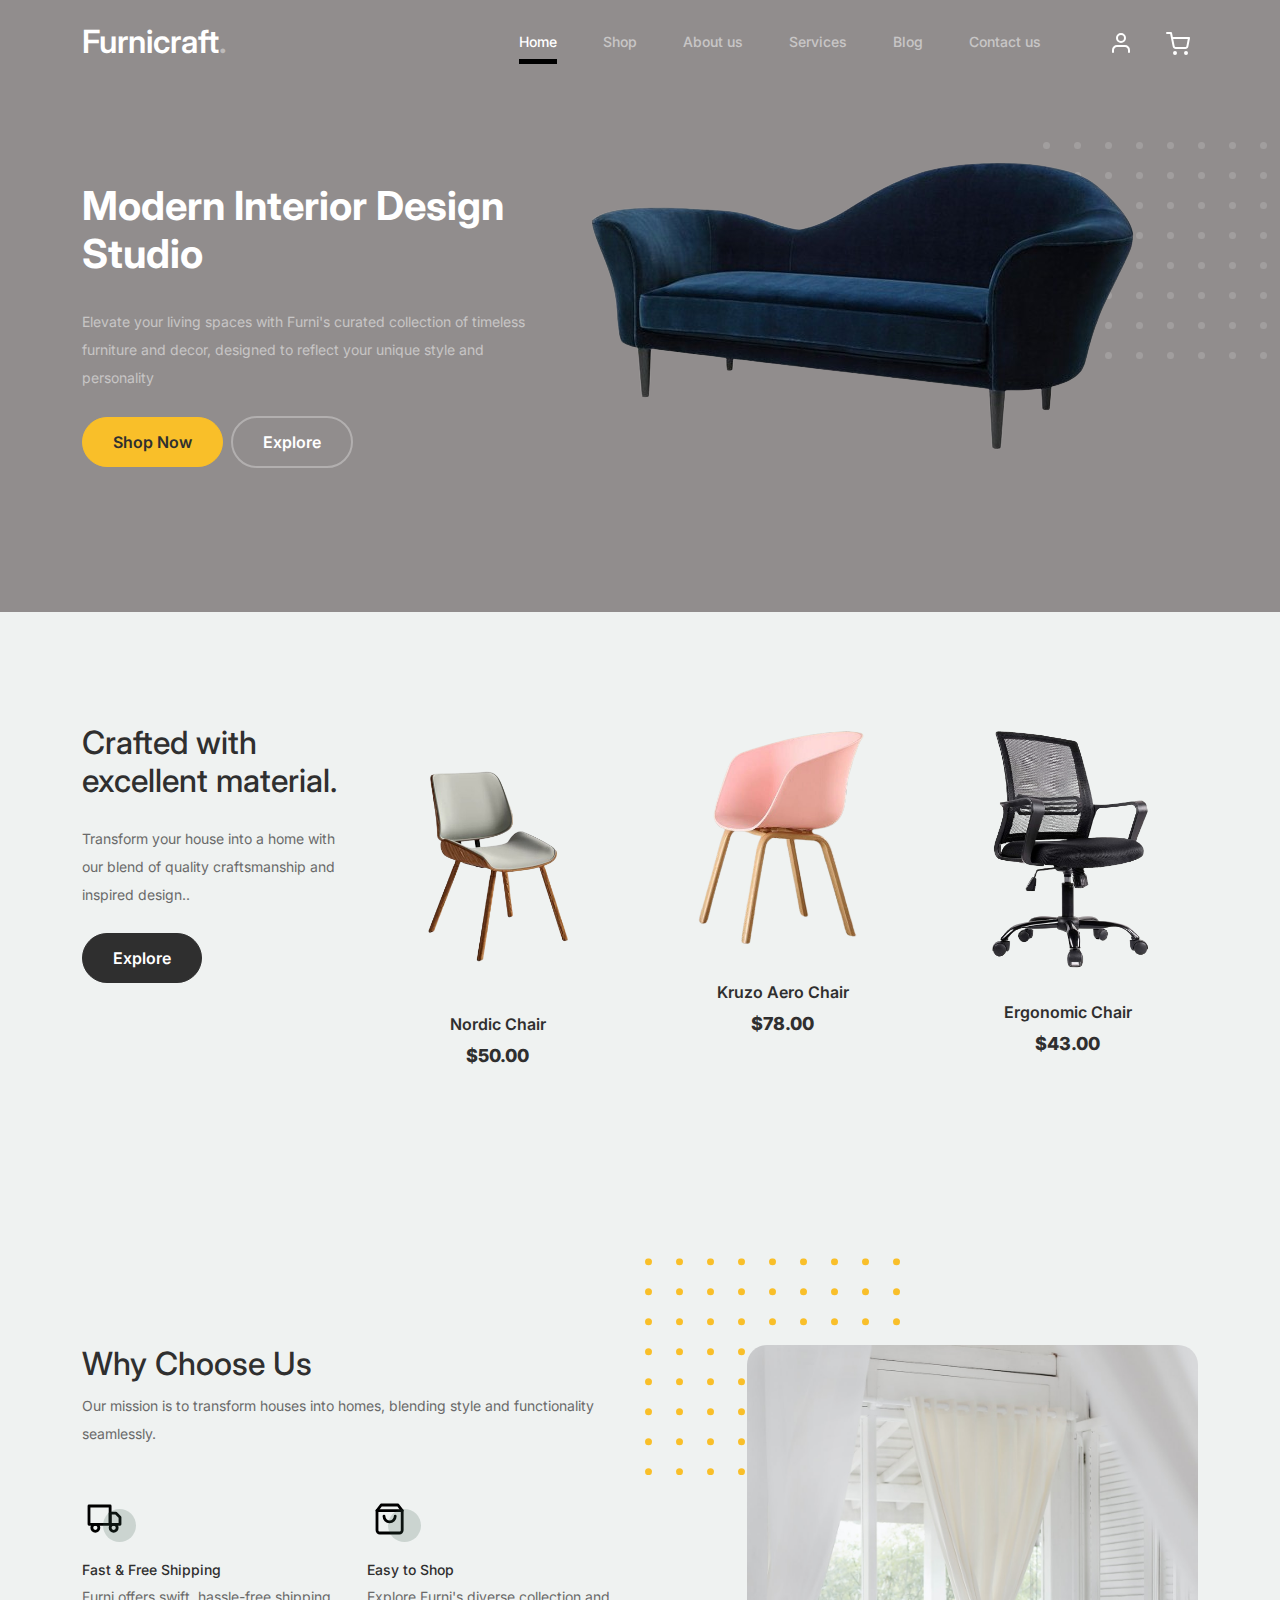
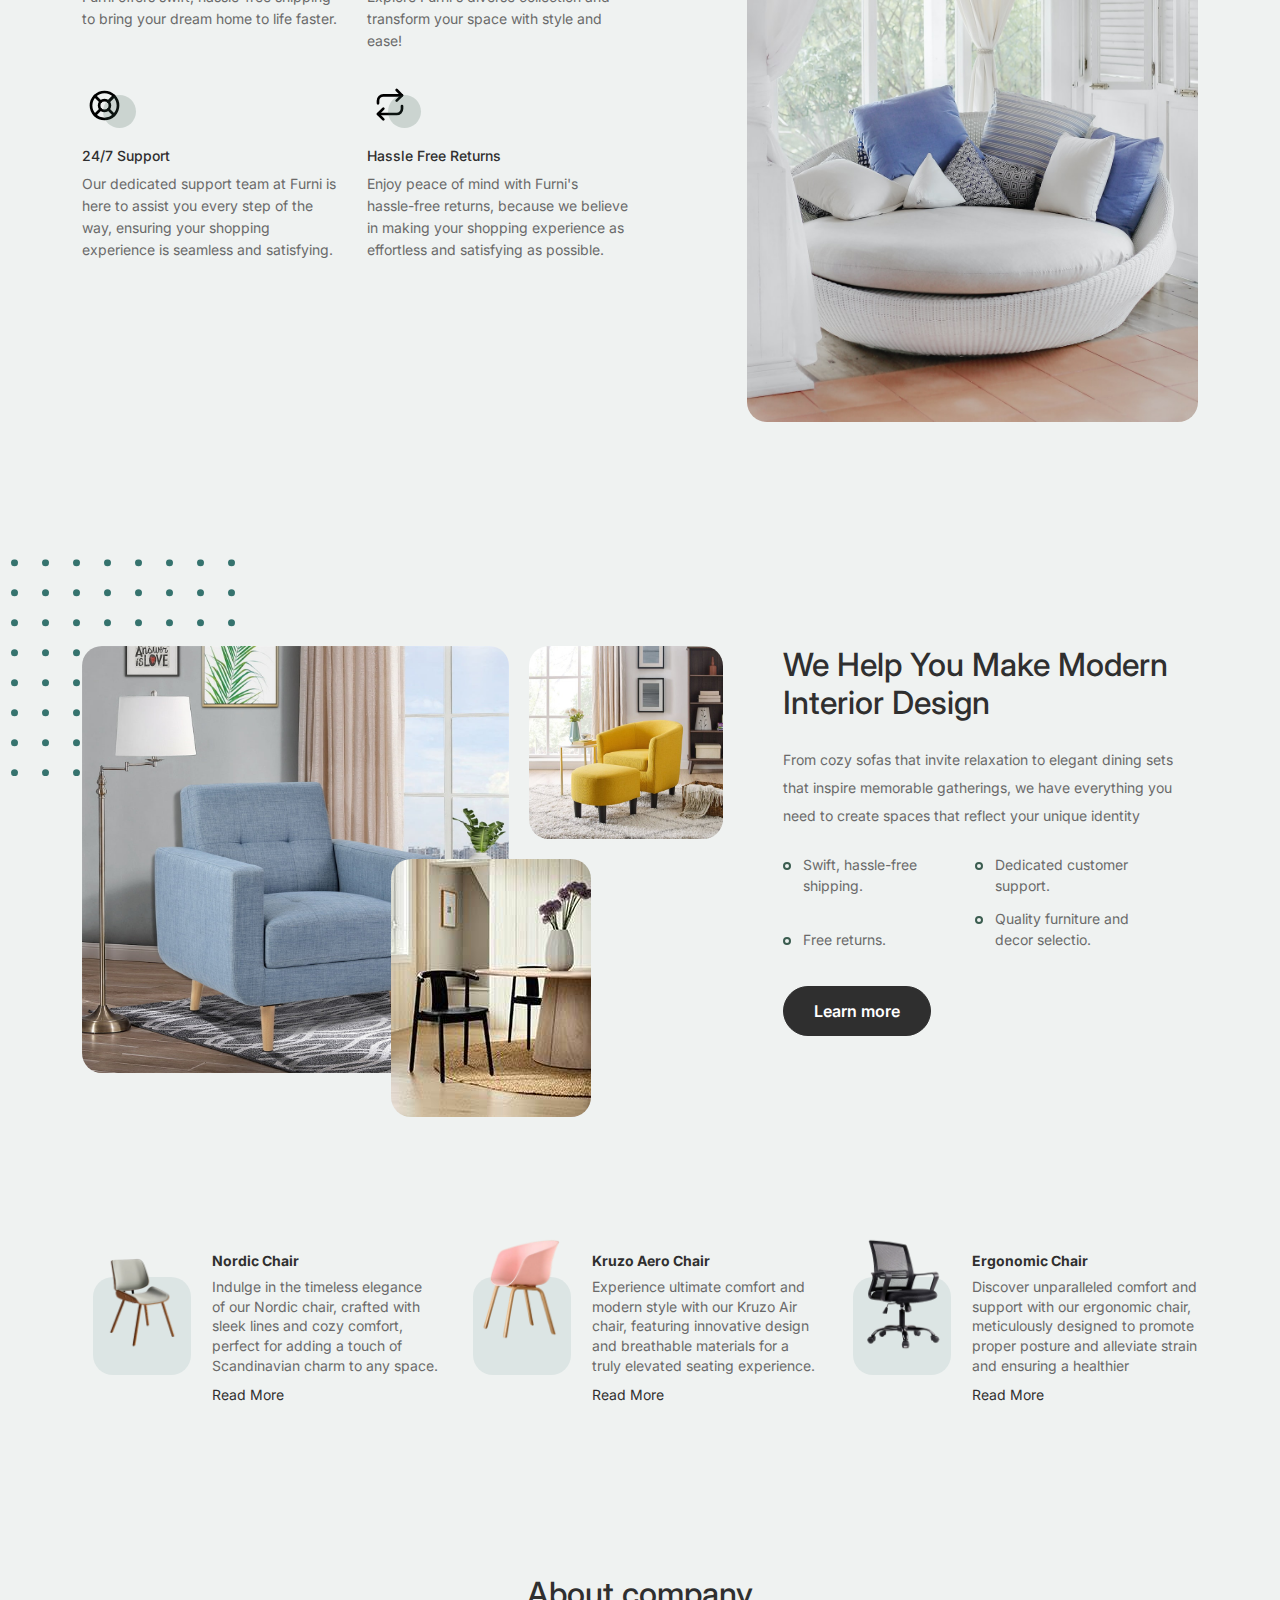
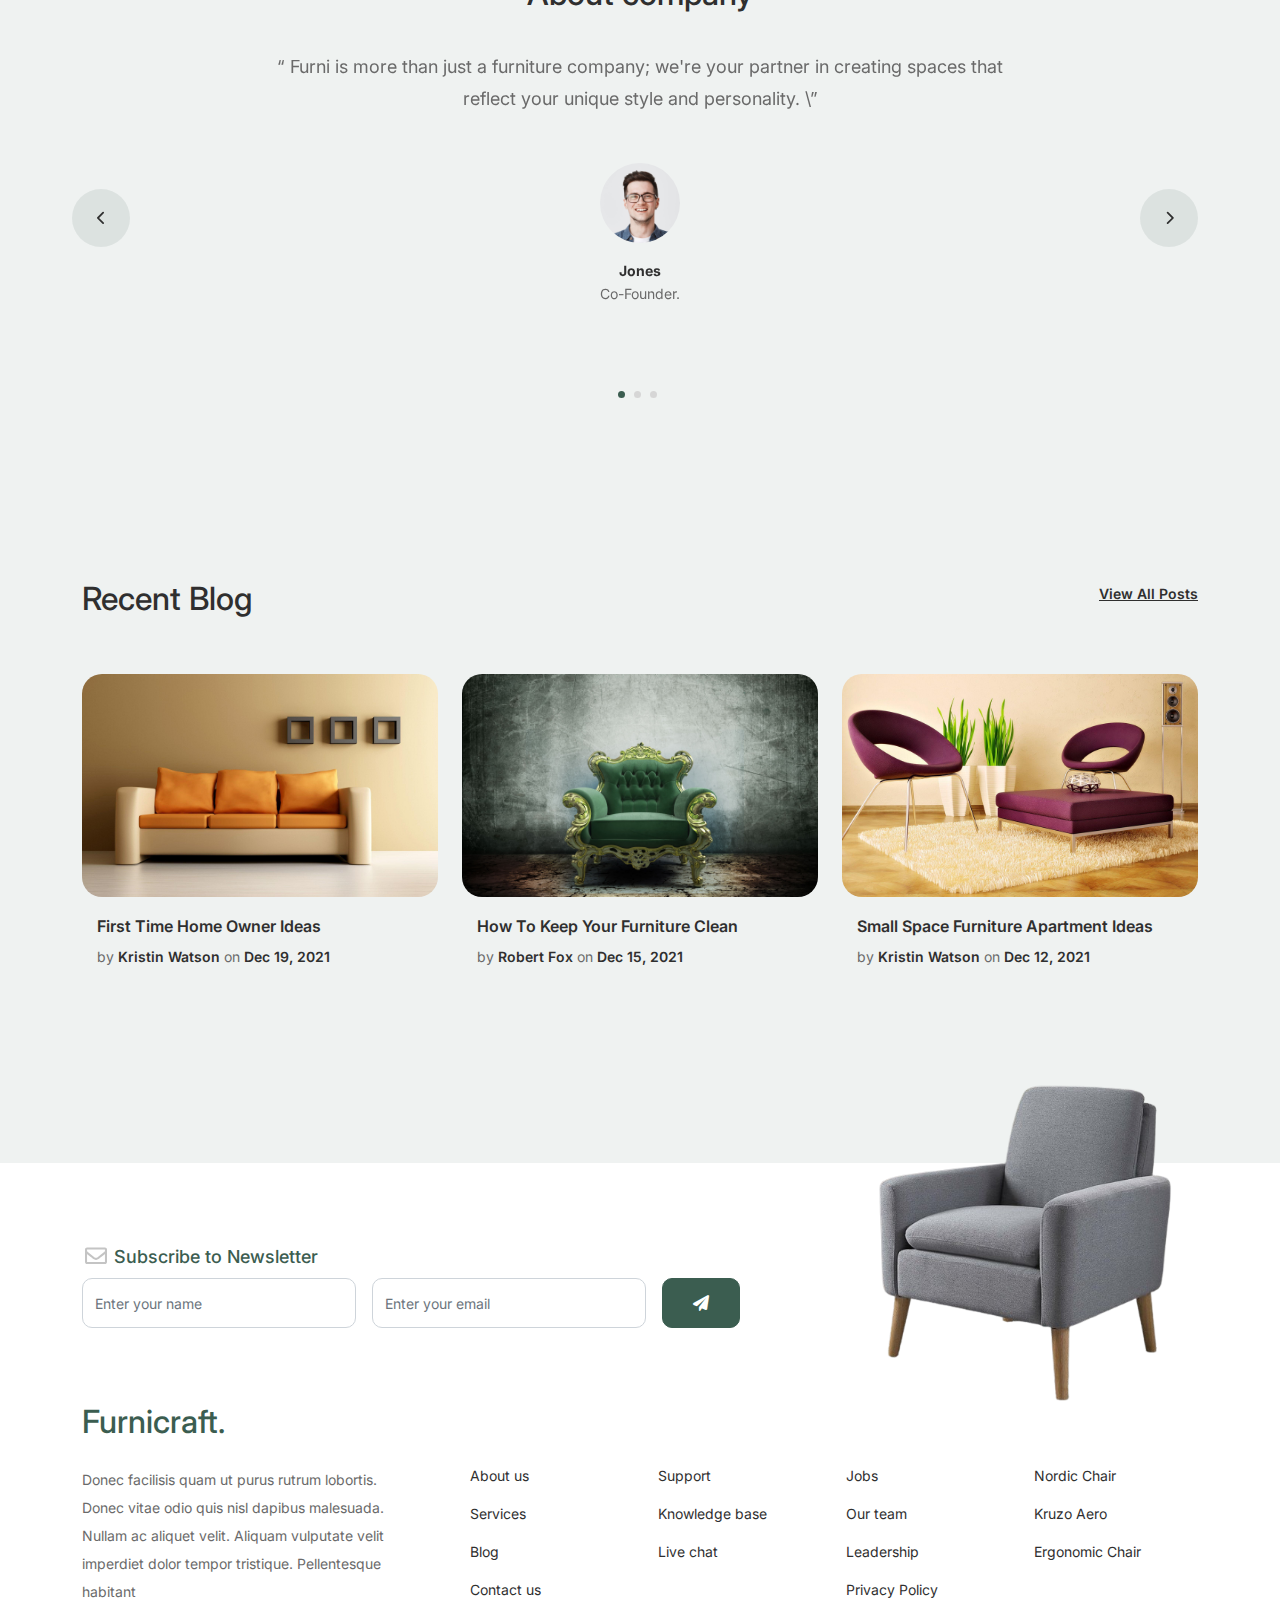
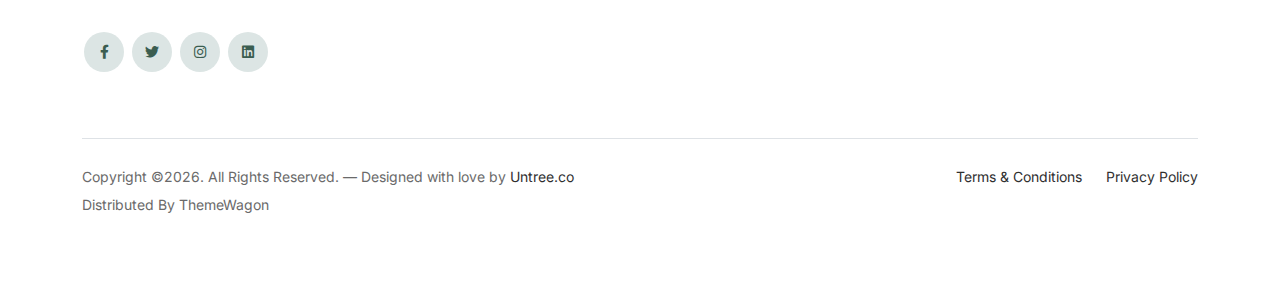
==== commit 8db18e90: "Add files via upload" ====
--- a/index.html
+++ b/index.html
@@ -65,7 +65,8 @@
 						<div class="col-lg-5">
 							<div class="intro-excerpt">
 								<h1>Modern Interior <span clsas="d-block">Design Studio</span></h1>
-								<p class="mb-4">Lorem ipsum dolor sit amet consectetur adipisicing elit. Necessitatibus, officia.</p>
+								<p class="mb-4">
+									Elevate your living spaces with Furni's curated collection of timeless furniture and decor, designed to reflect your unique style and personality</p>
 								<p><a href="" class="btn btn-secondary me-2">Shop Now</a><a href="#" class="btn btn-white-outline">Explore</a></p>
 							</div>
 						</div>
@@ -87,7 +88,7 @@
 					<!-- Start Column 1 -->
 					<div class="col-md-12 col-lg-3 mb-5 mb-lg-0">
 						<h2 class="mb-4 section-title">Crafted with excellent material.</h2>
-						<p class="mb-4">Lorem ipsum dolor sit amet. </p>
+						<p class="mb-4"> Transform your house into a home with our blend of quality craftsmanship and inspired design.. </p>
 						<p><a href="shop.html" class="btn">Explore</a></p>
 					</div> 
 					<!-- End Column 1 -->
@@ -145,7 +146,7 @@
 				<div class="row justify-content-between">
 					<div class="col-lg-6">
 						<h2 class="section-title">Why Choose Us</h2>
-						<p>Lorem ipsum, dolor sit amet consectetur adipisicing elit. Laudantium, doloribus!</p>
+						<p>Our mission is to transform houses into homes, blending style and functionality seamlessly.</p>
 						<div class="row my-5">
 							<div class="col-6 col-md-6">
 								<div class="feature">
@@ -153,7 +154,7 @@
 										<img src="images/truck.svg" alt="Image" class="imf-fluid">
 									</div>
 									<h3>Fast &amp; Free Shipping</h3>
-									<p>Lorem ipsum dolor sit..</p>
+									<p>Furni offers swift, hassle-free shipping to bring your dream home to life faster.</p>
 								</div>
 							</div>
 
@@ -163,7 +164,7 @@
 										<img src="images/bag.svg" alt="Image" class="imf-fluid">
 									</div>
 									<h3>Easy to Shop</h3>
-									<p>Lorem ipsum dolor sit..</p>
+									<p>Explore Furni's diverse collection and transform your space with style and ease!</p>
 								</div>
 							</div>
 
@@ -173,7 +174,7 @@
 										<img src="images/support.svg" alt="Image" class="imf-fluid">
 									</div>
 									<h3>24/7 Support</h3>
-									<p>Lorem ipsum dolor sit amet.</p>
+									<p>Our dedicated support team at Furni is here to assist you every step of the way, ensuring your shopping experience is seamless and satisfying.</p>
 								</div>
 							</div>
 
@@ -183,7 +184,7 @@
 										<img src="images/return.svg" alt="Image" class="imf-fluid">
 									</div>
 									<h3>Hassle Free Returns</h3>
-									<p>Lorem ipsum dolor sit amet.</p>
+									<p>Enjoy peace of mind with Furni's hassle-free returns, because we believe in making your shopping experience as effortless and satisfying as possible.</p>
 								</div>
 							</div>
 
@@ -214,14 +215,13 @@
 					</div>
 					<div class="col-lg-5 ps-lg-5">
 						<h2 class="section-title mb-4">We Help You Make Modern Interior Design</h2>
-						<p>Lorem ipsum dolor sit amet consectetur adipisicing elit. Similique provident et asperiores nostrum, voluptatum quisquam consectetur alias reiciendis cumque tenetur.</p>
+						<p>From cozy sofas that invite relaxation to elegant dining sets that inspire memorable gatherings, we have everything you need to create spaces that reflect your unique identity</p>
 
 						<ul class="list-unstyled custom-list my-4">
-							<li>Lorem ipsum dolor sit amet consectetur</li>
-							<li>Lorem ipsum dolor sit amet consectetur</li>
-							<li>Lorem ipsum dolor sit amet consectetur</li>
-							<li>Lorem ipsum dolor sit amet consectetur</li>
-							
+							<li>Swift, hassle-free shipping.</li>
+							<li>Dedicated customer support.</li>
+							<li>Free returns.</li>
+							<li>Quality furniture and decor selectio.	</li>
 						</ul>
 						<p><a herf="#" class="btn">Learn more</a></p>
 					</div>
@@ -242,7 +242,7 @@
 							</div>
 							<div class="pt-3">
 								<h3>Nordic Chair</h3>
-								<p>Lorem ipsum dolor sit, amet consectetur adipisicing elit. Fuga, doloremque! </p>
+								<p>Indulge in the timeless elegance of our Nordic chair, crafted with sleek lines and cozy comfort, perfect for adding a touch of Scandinavian charm to any space.</p>
 								<p><a href="#">Read More</a></p>
 							</div>
 						</div>
@@ -255,7 +255,7 @@
 							</div>
 							<div class="pt-3">
 								<h3>Kruzo Aero Chair</h3>
-								<p>Lorem ipsum dolor sit, amet consectetur adipisicing elit. Ut, culpa. </p>
+								<p>Experience ultimate comfort and modern style with our Kruzo Air chair, featuring innovative design and breathable materials for a truly elevated seating experience. </p>
 								<p><a href="#">Read More</a></p>
 							</div>
 						</div>
@@ -268,7 +268,7 @@
 							</div>
 							<div class="pt-3">
 								<h3>Ergonomic Chair</h3>
-								<p>Lorem ipsum dolor sit amet consectetur adipisicing elit. Voluptas, minima.</p>
+								<p>Discover unparalleled comfort and support with our ergonomic chair, meticulously designed to promote proper posture and alleviate strain and ensuring a healthier </p>
 								<p><a href="#">Read More</a></p>
 							</div>
 						</div>
@@ -305,7 +305,8 @@
 
 											<div class="testimonial-block text-center">
 												<blockquote class="mb-5">
-													<p>&ldquo;Lorem ipsum dolor sit amet consectetur, adipisicing elit. Reprehenderit ipsa odit nesciunt nostrum perspiciatis dolor dignissimos, optio placeat voluptatem mollitia. \&rdquo;</p>
+													<p>&ldquo;
+														Furni is more than just a furniture company; we're your partner in creating spaces that reflect your unique style and personality.  \&rdquo;</p>
 												</blockquote>
 
 												<div class="author-info">
@@ -328,7 +329,7 @@
 
 											<div class="testimonial-block text-center">
 												<blockquote class="mb-5">
-													<p>&ldquo;Lorem ipsum dolor, sit amet consectetur adipisicing elit. Rem asperiores repellendus dolore, cupiditate mollitia nemo itaque. Sint voluptatibus distinctio natus?&rdquo;</p>
+													<p>&ldquo;With a commitment to quality craftsmanship, curated collections, and exceptional customer service, we strive to make the journey of furnishing your home an enjoyable and fulfilling experience. &rdquo;</p>
 												</blockquote>
 
 												<div class="author-info">
@@ -351,7 +352,10 @@
 
 											<div class="testimonial-block text-center">
 												<blockquote class="mb-5">
-													<p>&ldquo; Lorem, ipsum dolor sit amet consectetur adipisicing elit. A animi incidunt eos cum iure eligendi quae ab velit, nemo facere..&rdquo;</p>
+													<p>&ldquo; Join us on this journey and let Furni be your trusted companion in crafting spaces that tell your story.
+
+
+														.&rdquo;</p>
 												</blockquote>
 
 												<div class="author-info">
@@ -393,7 +397,7 @@
 
 					<div class="col-12 col-sm-6 col-md-4 mb-4 mb-md-0">
 						<div class="post-entry">
-							<a href="#" class="post-thumbnail"><img src="images/c2.jpg" alt="Image" class="img-fluid"></a>
+							<a href="#" class="post-thumbnail"><img src="images/couch2.jpg" alt="Image" class="img-fluid"></a>
 							<div class="post-content-entry">
 								<h3><a href="#">First Time Home Owner Ideas</a></h3>
 								<div class="meta">
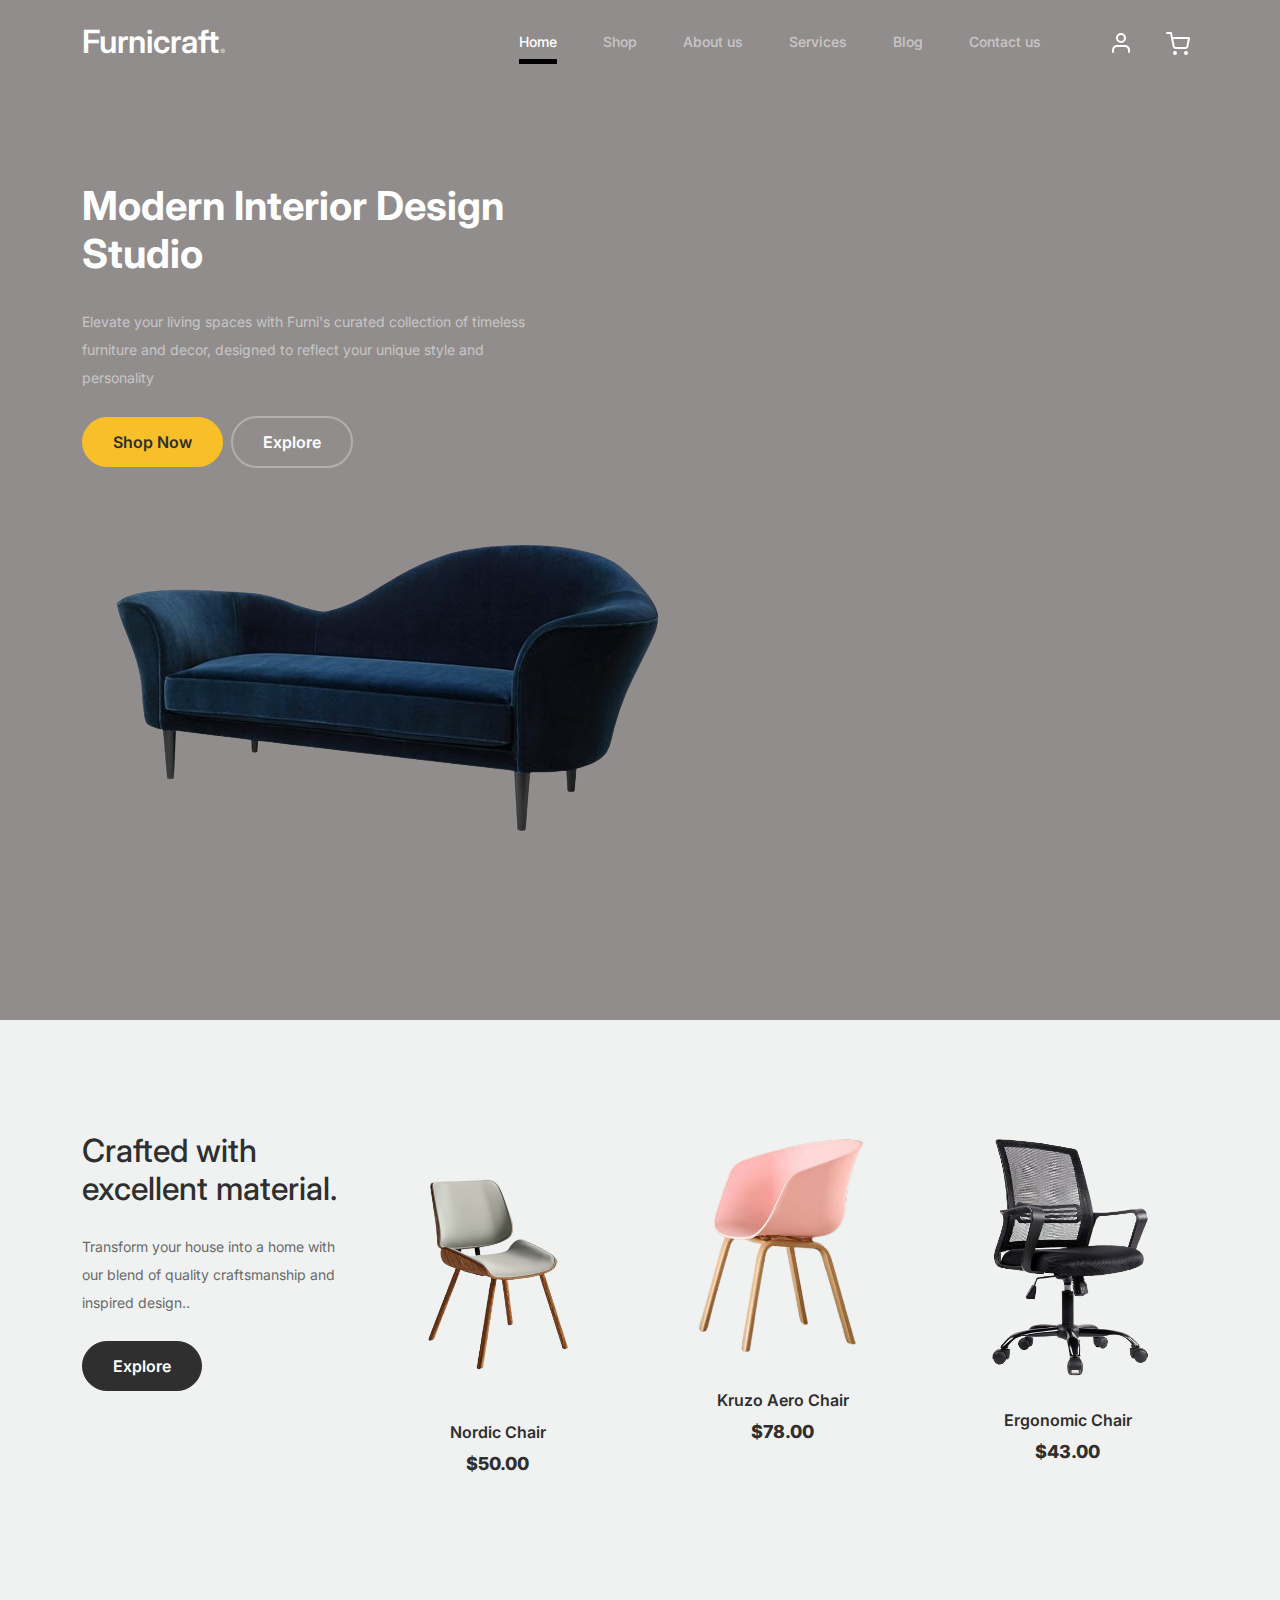
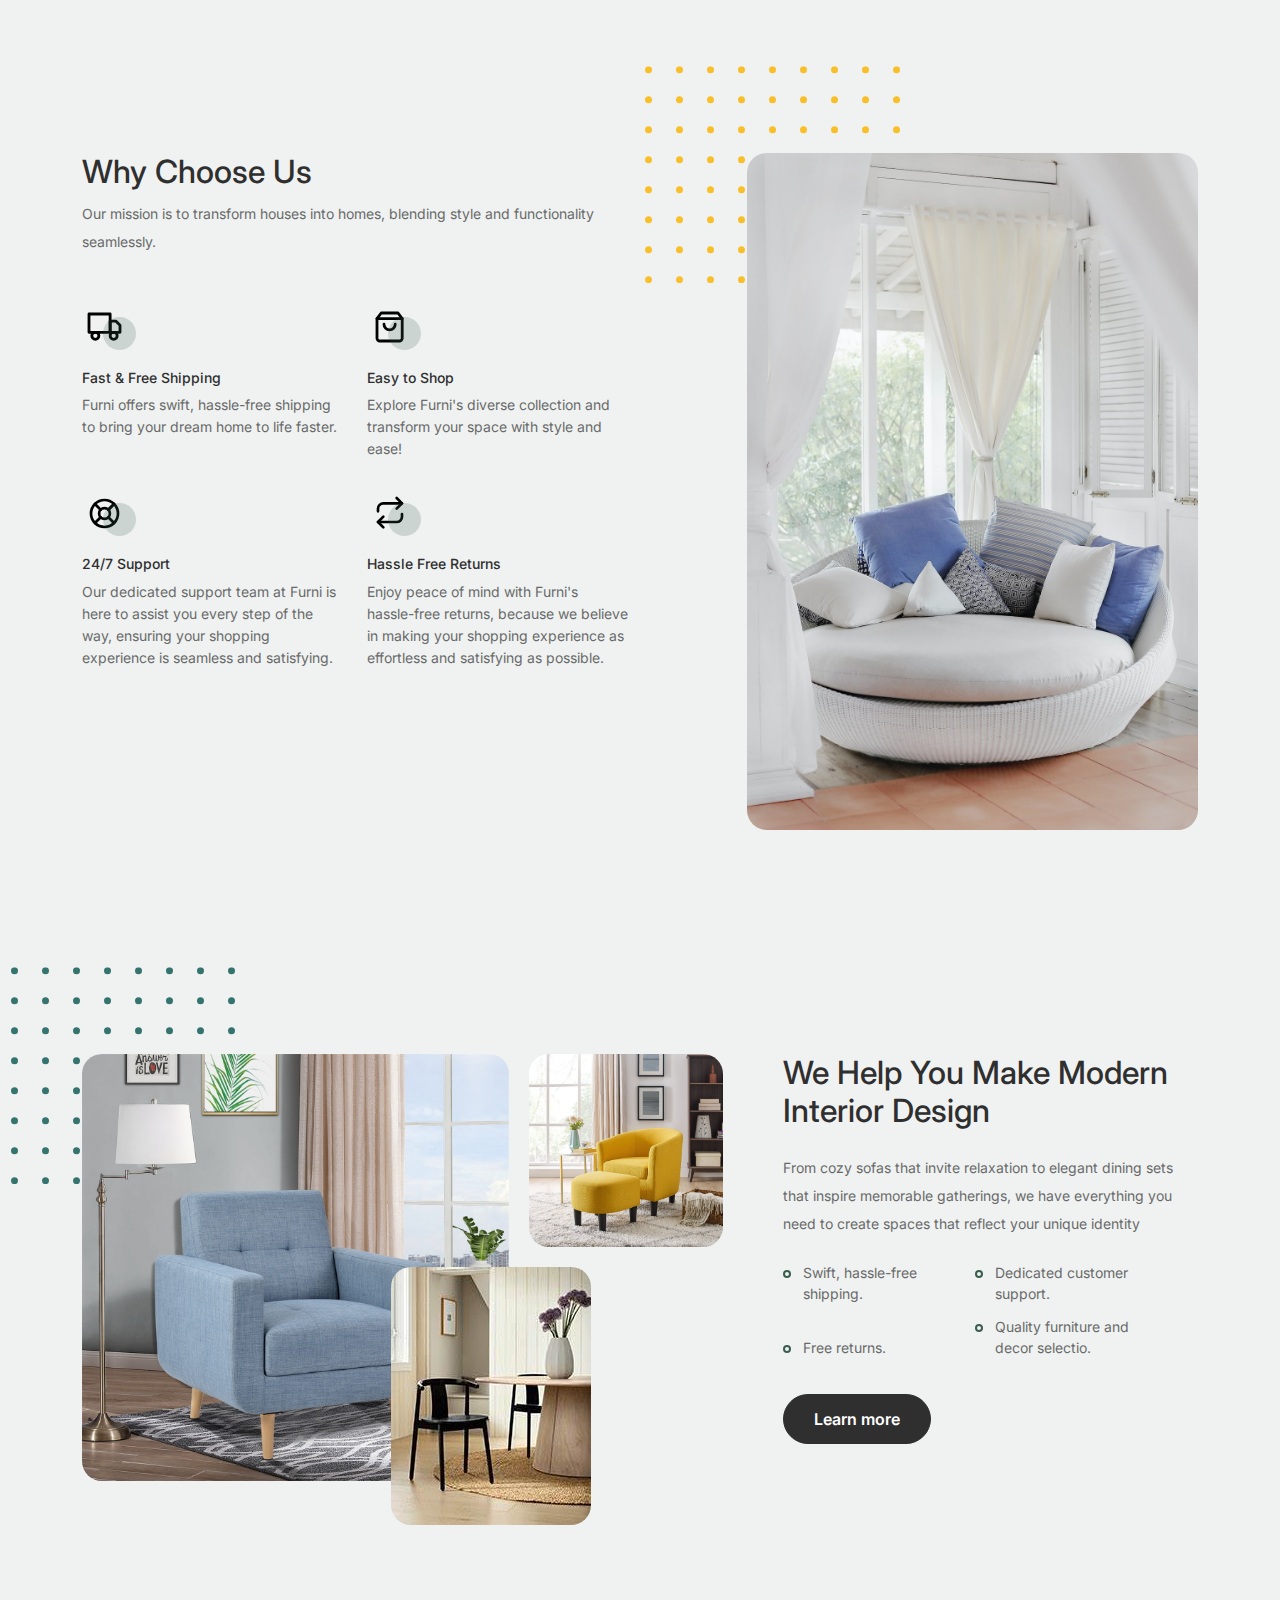
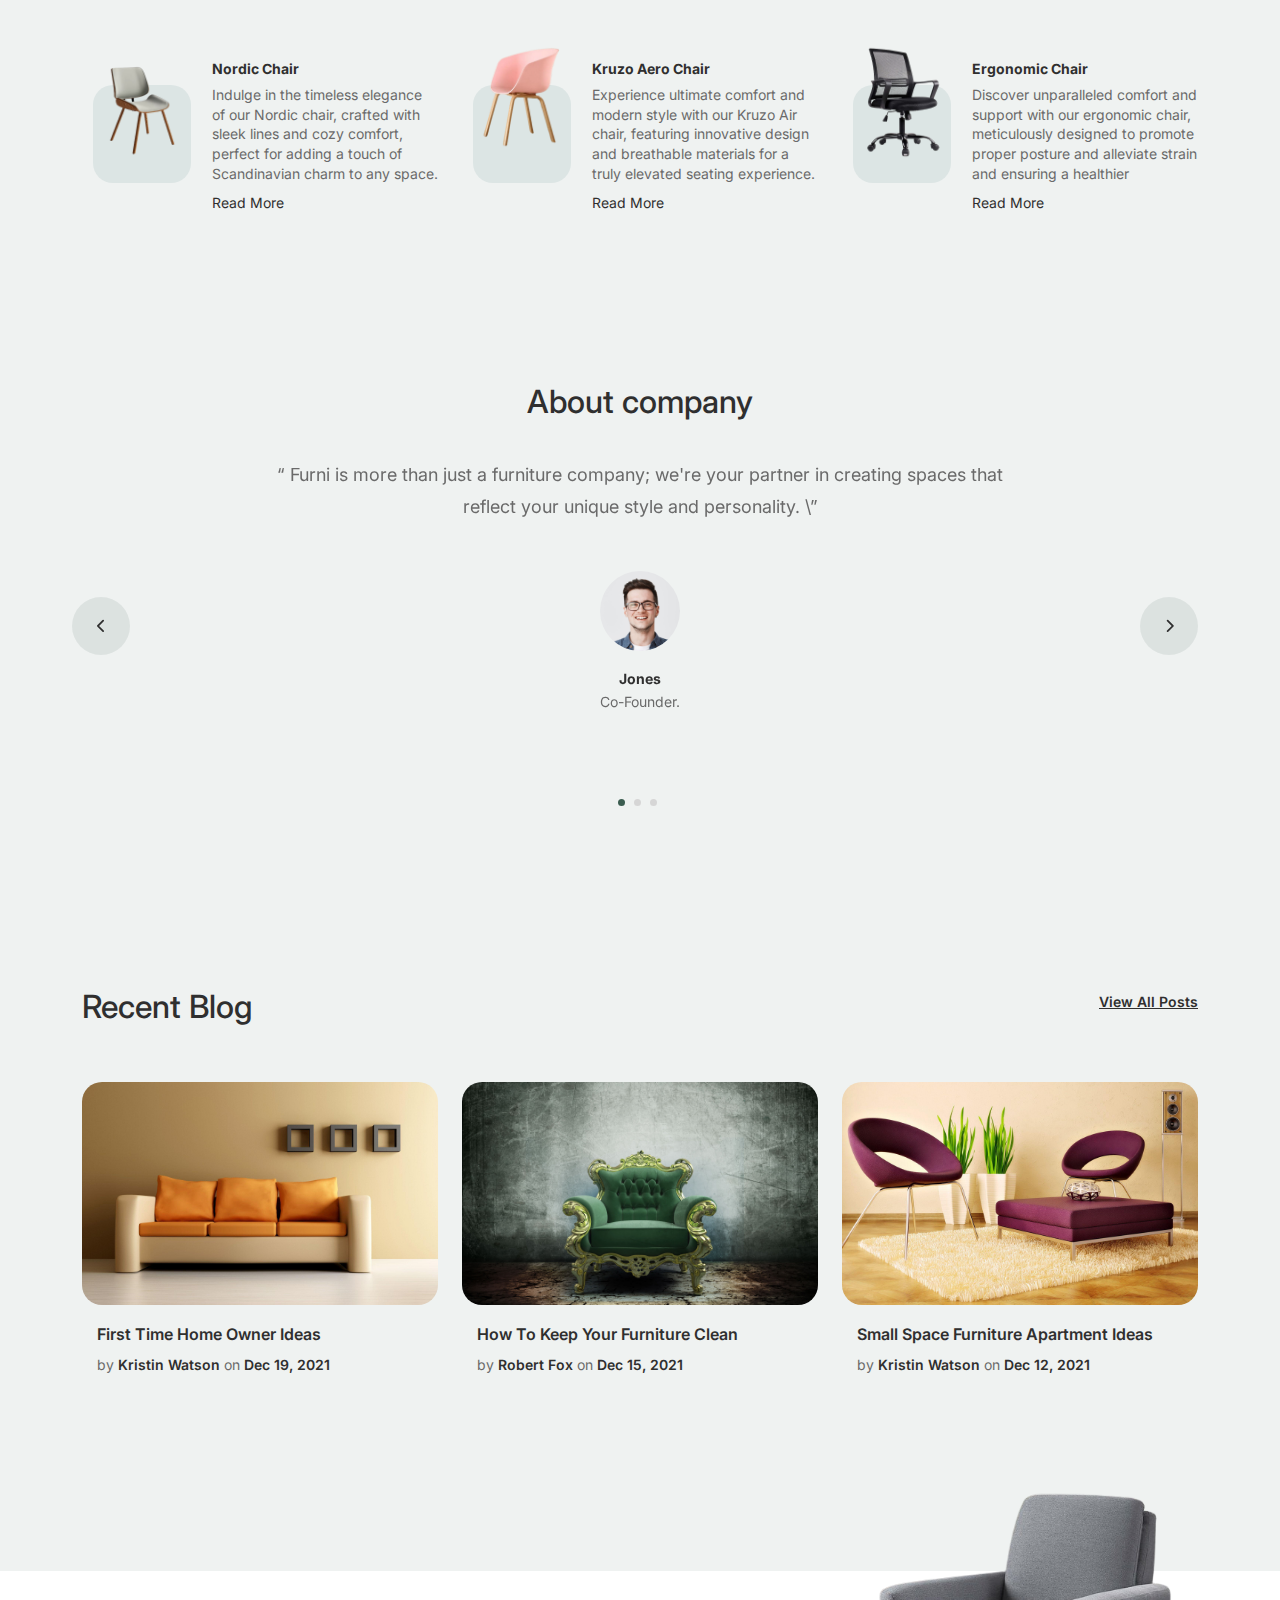
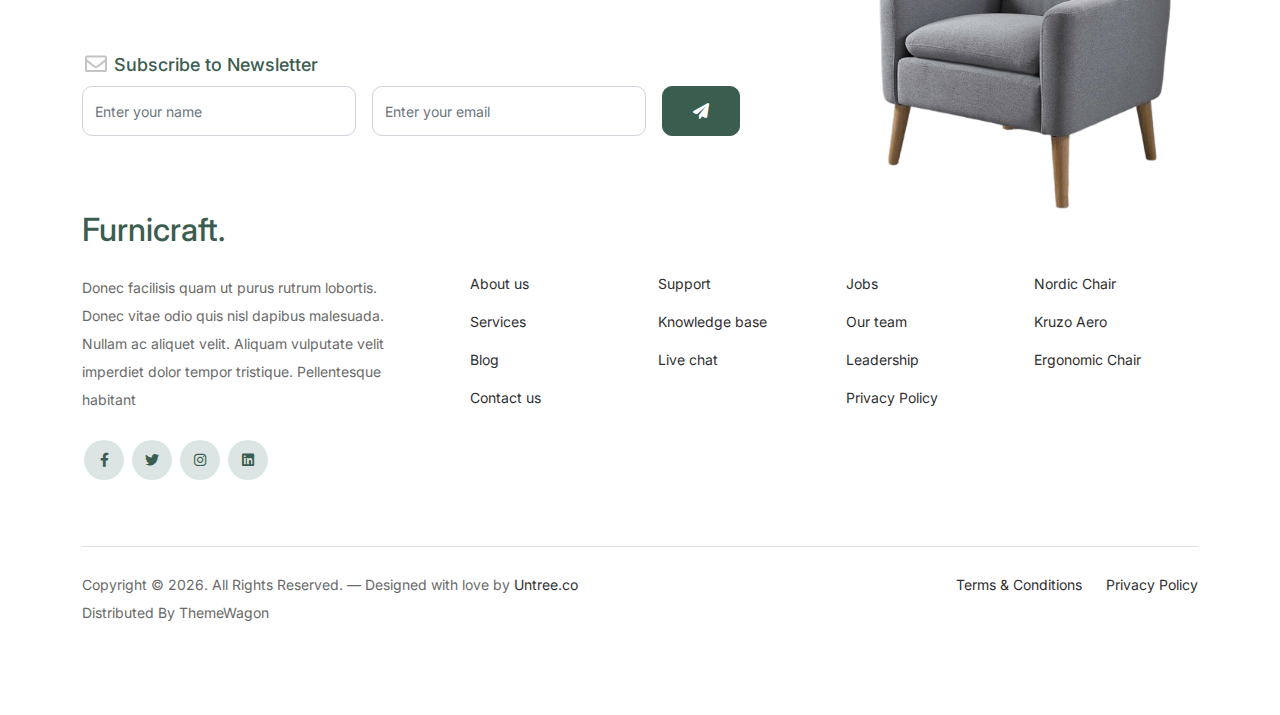
==== commit 740f7c45: "Add files via upload" ====
--- a/index.html
+++ b/index.html
@@ -7,544 +7,578 @@
 */ -->
 <!doctype html>
 <html lang="en">
+
 <head>
-  <meta charset="utf-8">
-  <meta name="viewport" content="width=device-width, initial-scale=1, shrink-to-fit=no">
-  <meta name="author" content="Untree.co">
-  <link rel="shortcut icon" href="favicon.png">
-
-  <meta name="description" content="" />
-  <meta name="keywords" content="bootstrap, bootstrap4" />
-
-		<!-- Bootstrap CSS -->
-		<link href="css/bootstrap.min.css" rel="stylesheet">
-		<link href="https://cdnjs.cloudflare.com/ajax/libs/font-awesome/6.0.0-beta3/css/all.min.css" rel="stylesheet">
-		<link href="css/tiny-slider.css" rel="stylesheet">
-		<link href="css/style.css" rel="stylesheet">
-		<title>Furnicraft </title>
-	</head>
-
-	<body>
-
-		<!-- Start Header/Navigation -->
-		<nav class="custom-navbar navbar navbar navbar-expand-md navbar-dark bg-dark" arial-label="Furni navigation bar">
-
-			<div class="container">
-				<a class="navbar-brand" href="index.html">Furnicraft<span>.</span></a>
-
-				<button class="navbar-toggler" type="button" data-bs-toggle="collapse" data-bs-target="#navbarsFurni" aria-controls="navbarsFurni" aria-expanded="false" aria-label="Toggle navigation">
-					<span class="navbar-toggler-icon"></span>
-				</button>
-
-				<div class="collapse navbar-collapse" id="navbarsFurni">
-					<ul class="custom-navbar-nav navbar-nav ms-auto mb-2 mb-md-0">
-						<li class="nav-item active">
-							<a class="nav-link" href="index.html">Home</a>
-						</li>
-						<li><a class="nav-link" href="shop.html">Shop</a></li>
-						<li><a class="nav-link" href="about.html">About us</a></li>
-						<li><a class="nav-link" href="services.html">Services</a></li>
-						<li><a class="nav-link" href="blog.html">Blog</a></li>
-						<li><a class="nav-link" href="contact.html">Contact us</a></li>
+	<meta charset="utf-8">
+	<meta name="viewport" content="width=device-width, initial-scale=1, shrink-to-fit=no">
+	<meta name="author" content="Untree.co">
+	<link rel="shortcut icon" href="favicon.png">
+
+	<meta name="description" content="" />
+	<meta name="keywords" content="bootstrap, bootstrap4" />
+
+	<!-- Bootstrap CSS -->
+	<link href="css/bootstrap.min.css" rel="stylesheet">
+	<link href="https://cdnjs.cloudflare.com/ajax/libs/font-awesome/6.0.0-beta3/css/all.min.css" rel="stylesheet">
+	<link href="css/tiny-slider.css" rel="stylesheet">
+	<link href="css/style.css" rel="stylesheet">
+	<title>Furnicraft </title>
+</head>
+
+<body>
+
+	<!-- Start Header/Navigation -->
+	<nav class="custom-navbar navbar navbar navbar-expand-md navbar-dark bg-dark" arial-label="Furni navigation bar">
+
+		<div class="container">
+			<a class="navbar-brand" href="index.html">Furnicraft<span>.</span></a>
+
+			<button class="navbar-toggler" type="button" data-bs-toggle="collapse" data-bs-target="#navbarsFurni"
+				aria-controls="navbarsFurni" aria-expanded="false" aria-label="Toggle navigation">
+				<span class="navbar-toggler-icon"></span>
+			</button>
+
+			<div class="collapse navbar-collapse" id="navbarsFurni">
+				<ul class="custom-navbar-nav navbar-nav ms-auto mb-2 mb-md-0">
+					<li class="nav-item active">
+						<a class="nav-link" href="index.html">Home</a>
+					</li>
+					<li><a class="nav-link" href="shop.html">Shop</a></li>
+					<li><a class="nav-link" href="about.html">About us</a></li>
+					<li><a class="nav-link" href="services.html">Services</a></li>
+					<li><a class="nav-link" href="blog.html">Blog</a></li>
+					<li><a class="nav-link" href="contact.html">Contact us</a></li>
+				</ul>
+
+				<ul class="custom-navbar-cta navbar-nav mb-2 mb-md-0 ms-5">
+					<li><a class="nav-link" href="#"><img src="images/user.svg"></a></li>
+					<li><a class="nav-link" href="cart.html"><img src="images/cart.svg"></a></li>
+				</ul>
+			</div>
+		</div>
+
+	</nav>
+	<!-- End Header/Navigation -->
+
+	<!-- Start Hero Section -->
+	<div class="hero">
+		<div class="container">
+			<div class="row justify-content-between">
+				<div class="col-lg-5">
+					<div class="intro-excerpt">
+						<h1>Modern Interior <span clsas="d-block">Design Studio</span></h1>
+						<p class="mb-4">
+							Elevate your living spaces with Furni's curated collection of timeless furniture and decor,
+							designed to reflect your unique style and personality</p>
+						<p><a href="" class="btn btn-secondary me-2">Shop Now</a><a href="#"
+								class="btn btn-white-outline">Explore</a></p>
+					</div>
+				</div>
+				<div class="container">
+					<img src="images/c2-removebg-preview (1).png" alt="Responsive image " class="img-fluid" >
+				</div>
+				<!-- <div class="col-lg-7">
+					<div class="hero-img-wrap">
+						<img src="images/c2-removebg-preview (1).png" class="img-fluid">
+					</div>
+
+				</div> -->
+			</div>
+		</div>
+	</div>
+	<!-- End Hero Section -->
+
+	<!-- Start Product Section -->
+	<div class="product-section">
+		<div class="container">
+			<div class="row">
+
+				<!-- Start Column 1 -->
+				<div class="col-md-12 col-lg-3 mb-5 mb-lg-0">
+					<h2 class="mb-4 section-title">Crafted with excellent material.</h2>
+					<p class="mb-4"> Transform your house into a home with our blend of quality craftsmanship and
+						inspired design.. </p>
+					<p><a href="shop.html" class="btn">Explore</a></p>
+				</div>
+				<!-- End Column 1 -->
+
+				<!-- Start Column 2 -->
+				<div class="col-12 col-md-4 col-lg-3 mb-5 mb-md-0">
+					<a class="product-item" href="cart.html">
+						<img src="images/nordic-removebg-preview.png" class="img-fluid product-thumbnail">
+						<h3 class="product-title">Nordic Chair</h3>
+						<strong class="product-price">$50.00</strong>
+
+						<span class="icon-cross">
+							<img src="images/cross.svg" class="img-fluid">
+						</span>
+					</a>
+				</div>
+				<!-- End Column 2 -->
+
+				<!-- Start Column 3 -->
+				<div class="col-12 col-md-4 col-lg-3 mb-5 mb-md-0">
+					<a class="product-item" href="cart.html">
+						<img src="images/R-removebg-preview.png" class="img-fluid product-thumbnail">
+						<h3 class="product-title">Kruzo Aero Chair</h3>
+						<strong class="product-price">$78.00</strong>
+
+						<span class="icon-cross">
+							<img src="images/cross.svg" class="img-fluid">
+						</span>
+					</a>
+				</div>
+				<!-- End Column 3 -->
+
+				<!-- Start Column 4 -->
+				<div class="col-12 col-md-4 col-lg-3 mb-5 mb-md-0">
+					<a class="product-item" href="cart.html">
+						<img src="images/s.png" class="img-fluid product-thumbnail">
+						<h3 class="product-title">Ergonomic Chair</h3>
+						<strong class="product-price">$43.00</strong>
+
+						<span class="icon-cross">
+							<img src="images/cross.svg" class="img-fluid">
+						</span>
+					</a>
+				</div>
+				<!-- End Column 4 -->
+
+			</div>
+		</div>
+	</div>
+	<!-- End Product Section -->
+
+	<!-- Start Why Choose Us Section -->
+	<div class="why-choose-section">
+		<div class="container">
+			<div class="row justify-content-between">
+				<div class="col-lg-6">
+					<h2 class="section-title">Why Choose Us</h2>
+					<p>Our mission is to transform houses into homes, blending style and functionality seamlessly.</p>
+					<div class="row my-5">
+						<div class="col-6 col-md-6">
+							<div class="feature">
+								<div class="icon">
+									<img src="images/truck.svg" alt="Image" class="imf-fluid">
+								</div>
+								<h3>Fast &amp; Free Shipping</h3>
+								<p>Furni offers swift, hassle-free shipping to bring your dream home to life faster.</p>
+							</div>
+						</div>
+
+						<div class="col-6 col-md-6">
+							<div class="feature">
+								<div class="icon">
+									<img src="images/bag.svg" alt="Image" class="imf-fluid">
+								</div>
+								<h3>Easy to Shop</h3>
+								<p>Explore Furni's diverse collection and transform your space with style and ease!</p>
+							</div>
+						</div>
+
+						<div class="col-6 col-md-6">
+							<div class="feature">
+								<div class="icon">
+									<img src="images/support.svg" alt="Image" class="imf-fluid">
+								</div>
+								<h3>24/7 Support</h3>
+								<p>Our dedicated support team at Furni is here to assist you every step of the way,
+									ensuring your shopping experience is seamless and satisfying.</p>
+							</div>
+						</div>
+
+						<div class="col-6 col-md-6">
+							<div class="feature">
+								<div class="icon">
+									<img src="images/return.svg" alt="Image" class="imf-fluid">
+								</div>
+								<h3>Hassle Free Returns</h3>
+								<p>Enjoy peace of mind with Furni's hassle-free returns, because we believe in making
+									your shopping experience as effortless and satisfying as possible.</p>
+							</div>
+						</div>
+
+					</div>
+				</div>
+
+				<div class="col-lg-5">
+					<div class="img-wrap">
+						<img src="images/R (1).jpeg" alt="Image" class="img-fluid">
+					</div>
+				</div>
+
+			</div>
+		</div>
+	</div>
+	<!-- End Why Choose Us Section -->
+
+	<!-- Start We Help Section -->
+	<div class="we-help-section">
+		<div class="container">
+			<div class="row justify-content-between">
+				<div class="col-lg-7 mb-5 mb-lg-0">
+					<div class="imgs-grid">
+						<div class="grid grid-1"><img src="images/E3.jpeg" alt="Untree.co"></div>
+						<div class="grid grid-2"><img src="images/R (2).jpeg" alt="Untree.co"></div>
+						<div class="grid grid-3"><img src="images/OIP (1).jpeg" alt="Untree.co"></div>
+					</div>
+				</div>
+				<div class="col-lg-5 ps-lg-5">
+					<h2 class="section-title mb-4">We Help You Make Modern Interior Design</h2>
+					<p>From cozy sofas that invite relaxation to elegant dining sets that inspire memorable gatherings,
+						we have everything you need to create spaces that reflect your unique identity</p>
+
+					<ul class="list-unstyled custom-list my-4">
+						<li>Swift, hassle-free shipping.</li>
+						<li>Dedicated customer support.</li>
+						<li>Free returns.</li>
+						<li>Quality furniture and decor selectio. </li>
 					</ul>
-
-					<ul class="custom-navbar-cta navbar-nav mb-2 mb-md-0 ms-5">
-						<li><a class="nav-link" href="#"><img src="images/user.svg"></a></li>
-						<li><a class="nav-link" href="cart.html"><img src="images/cart.svg"></a></li>
+					<p><a herf="#" class="btn">Learn more</a></p>
+				</div>
+			</div>
+		</div>
+	</div>
+	<!-- End We Help Section -->
+
+	<!-- Start Popular Product -->
+	<div class="popular-product">
+		<div class="container">
+			<div class="row">
+
+				<div class="col-12 col-md-6 col-lg-4 mb-4 mb-lg-0">
+					<div class="product-item-sm d-flex">
+						<div class="thumbnail">
+							<img src="images/nordic-removebg-preview.png" alt="Image" class="img-fluid">
+						</div>
+						<div class="pt-3">
+							<h3>Nordic Chair</h3>
+							<p>Indulge in the timeless elegance of our Nordic chair, crafted with sleek lines and cozy
+								comfort, perfect for adding a touch of Scandinavian charm to any space.</p>
+							<p><a href="#">Read More</a></p>
+						</div>
+					</div>
+				</div>
+
+				<div class="col-12 col-md-6 col-lg-4 mb-4 mb-lg-0">
+					<div class="product-item-sm d-flex">
+						<div class="thumbnail">
+							<img src="images/R-removebg-preview.png" alt="Image" class="img-fluid">
+						</div>
+						<div class="pt-3">
+							<h3>Kruzo Aero Chair</h3>
+							<p>Experience ultimate comfort and modern style with our Kruzo Air chair, featuring
+								innovative design and breathable materials for a truly elevated seating experience. </p>
+							<p><a href="#">Read More</a></p>
+						</div>
+					</div>
+				</div>
+
+				<div class="col-12 col-md-6 col-lg-4 mb-4 mb-lg-0">
+					<div class="product-item-sm d-flex">
+						<div class="thumbnail">
+							<img src="images/s.png" alt="Image" class="img-fluid">
+						</div>
+						<div class="pt-3">
+							<h3>Ergonomic Chair</h3>
+							<p>Discover unparalleled comfort and support with our ergonomic chair, meticulously designed
+								to promote proper posture and alleviate strain and ensuring a healthier </p>
+							<p><a href="#">Read More</a></p>
+						</div>
+					</div>
+				</div>
+
+			</div>
+		</div>
+	</div>
+	<!-- End Popular Product -->
+
+	<!-- Start Testimonial Slider -->
+	<div class="testimonial-section">
+		<div class="container">
+			<div class="row">
+				<div class="col-lg-7 mx-auto text-center">
+					<h2 class="section-title">About company</h2>
+				</div>
+			</div>
+
+			<div class="row justify-content-center">
+				<div class="col-lg-12">
+					<div class="testimonial-slider-wrap text-center">
+
+						<div id="testimonial-nav">
+							<span class="prev" data-controls="prev"><span class="fa fa-chevron-left"></span></span>
+							<span class="next" data-controls="next"><span class="fa fa-chevron-right"></span></span>
+						</div>
+
+						<div class="testimonial-slider">
+
+							<div class="item">
+								<div class="row justify-content-center">
+									<div class="col-lg-8 mx-auto">
+
+										<div class="testimonial-block text-center">
+											<blockquote class="mb-5">
+												<p>&ldquo;
+													Furni is more than just a furniture company; we're your partner in
+													creating spaces that reflect your unique style and personality.
+													\&rdquo;</p>
+											</blockquote>
+
+											<div class="author-info">
+												<div class="author-pic">
+													<img src="images/person_3.jpg" alt="Maria Jones" class="img-fluid">
+												</div>
+												<h3 class="font-weight-bold"> Jones</h3>
+												<span class="position d-block mb-3"> Co-Founder.</span>
+											</div>
+										</div>
+
+									</div>
+								</div>
+							</div>
+							<!-- END item -->
+
+							<div class="item">
+								<div class="row justify-content-center">
+									<div class="col-lg-8 mx-auto">
+
+										<div class="testimonial-block text-center">
+											<blockquote class="mb-5">
+												<p>&ldquo;With a commitment to quality craftsmanship, curated
+													collections, and exceptional customer service, we strive to make the
+													journey of furnishing your home an enjoyable and fulfilling
+													experience. &rdquo;</p>
+											</blockquote>
+
+											<div class="author-info">
+												<div class="author-pic">
+													<img src="images/person_4.jpg" alt="Maria Jones" class="img-fluid">
+												</div>
+												<h3 class="font-weight-bold"> Maria </h3>
+												<span class="position d-block mb-3"> MDA</span>
+											</div>
+										</div>
+
+									</div>
+								</div>
+							</div>
+							<!-- END item -->
+
+							<div class="item">
+								<div class="row justify-content-center">
+									<div class="col-lg-8 mx-auto">
+
+										<div class="testimonial-block text-center">
+											<blockquote class="mb-5">
+												<p>&ldquo; Join us on this journey and let Furni be your trusted
+													companion in crafting spaces that tell your story.
+
+
+													.&rdquo;</p>
+											</blockquote>
+
+											<div class="author-info">
+												<div class="author-pic">
+													<img src="images/person_1.jpg" alt="Maria Jones" class="img-fluid">
+												</div>
+												<h3 class="font-weight-bold"> James </h3>
+												<span class="position d-block mb-3">CEO</span>
+											</div>
+										</div>
+
+									</div>
+								</div>
+							</div>
+							<!-- END item -->
+
+						</div>
+
+					</div>
+				</div>
+			</div>
+		</div>
+	</div>
+	<!-- End Testimonial Slider -->
+
+	<!-- Start Blog Section -->
+	<div class="blog-section">
+		<div class="container">
+			<div class="row mb-5">
+				<div class="col-md-6">
+					<h2 class="section-title">Recent Blog</h2>
+				</div>
+				<div class="col-md-6 text-start text-md-end">
+					<a href="#" class="more">View All Posts</a>
+				</div>
+			</div>
+
+			<div class="row">
+
+				<div class="col-12 col-sm-6 col-md-4 mb-4 mb-md-0">
+					<div class="post-entry">
+						<a href="#" class="post-thumbnail"><img src="images/couch2.jpg" alt="Image"
+								class="img-fluid"></a>
+						<div class="post-content-entry">
+							<h3><a href="#">First Time Home Owner Ideas</a></h3>
+							<div class="meta">
+								<span>by <a href="#">Kristin Watson</a></span> <span>on <a href="#">Dec 19,
+										2021</a></span>
+							</div>
+						</div>
+					</div>
+				</div>
+
+				<div class="col-12 col-sm-6 col-md-4 mb-4 mb-md-0">
+					<div class="post-entry">
+						<a href="#" class="post-thumbnail"><img src="images/R (4).jpeg" alt="Image"
+								class="img-fluid"></a>
+						<div class="post-content-entry">
+							<h3><a href="#">How To Keep Your Furniture Clean</a></h3>
+							<div class="meta">
+								<span>by <a href="#">Robert Fox</a></span> <span>on <a href="#">Dec 15, 2021</a></span>
+							</div>
+						</div>
+					</div>
+				</div>
+
+				<div class="col-12 col-sm-6 col-md-4 mb-4 mb-md-0">
+					<div class="post-entry">
+						<a href="#" class="post-thumbnail"><img src="images/wp2163495.jpg" alt="Image"
+								class="img-fluid"></a>
+						<div class="post-content-entry">
+							<h3><a href="#">Small Space Furniture Apartment Ideas</a></h3>
+							<div class="meta">
+								<span>by <a href="#">Kristin Watson</a></span> <span>on <a href="#">Dec 12,
+										2021</a></span>
+							</div>
+						</div>
+					</div>
+				</div>
+
+			</div>
+		</div>
+	</div>
+	<!-- End Blog Section -->
+
+	<!-- Start Footer Section -->
+	<footer class="footer-section">
+		<div class="container relative">
+
+			<div class="sofa-img">
+				<img src="images/SOFA-removebg-preview (1).png" alt="Image" class="img-fluid">
+			</div>
+
+			<div class="row">
+				<div class="col-lg-8">
+					<div class="subscription-form">
+						<h3 class="d-flex align-items-center"><span class="me-1"><img src="images/envelope-outline.svg"
+									alt="Image" class="img-fluid"></span><span>Subscribe to Newsletter</span></h3>
+
+						<form action="#" class="row g-3">
+							<div class="col-auto">
+								<input type="text" class="form-control" placeholder="Enter your name">
+							</div>
+							<div class="col-auto">
+								<input type="email" class="form-control" placeholder="Enter your email">
+							</div>
+							<div class="col-auto">
+								<button class="btn btn-primary">
+									<span class="fa fa-paper-plane"></span>
+								</button>
+							</div>
+						</form>
+
+					</div>
+				</div>
+			</div>
+
+			<div class="row g-5 mb-5">
+				<div class="col-lg-4">
+					<div class="mb-4 footer-logo-wrap"><a href="#" class="footer-logo">Furnicraft<span>.</span></a>
+					</div>
+					<p class="mb-4">Donec facilisis quam ut purus rutrum lobortis. Donec vitae odio quis nisl dapibus
+						malesuada. Nullam ac aliquet velit. Aliquam vulputate velit imperdiet dolor tempor tristique.
+						Pellentesque habitant</p>
+
+					<ul class="list-unstyled custom-social">
+						<li><a href="#"><span class="fa fa-brands fa-facebook-f"></span></a></li>
+						<li><a href="#"><span class="fa fa-brands fa-twitter"></span></a></li>
+						<li><a href="#"><span class="fa fa-brands fa-instagram"></span></a></li>
+						<li><a href="#"><span class="fa fa-brands fa-linkedin"></span></a></li>
 					</ul>
 				</div>
-			</div>
-				
-		</nav>
-		<!-- End Header/Navigation -->
-
-		<!-- Start Hero Section -->
-			<div class="hero">
-				<div class="container">
-					<div class="row justify-content-between">
-						<div class="col-lg-5">
-							<div class="intro-excerpt">
-								<h1>Modern Interior <span clsas="d-block">Design Studio</span></h1>
-								<p class="mb-4">
-									Elevate your living spaces with Furni's curated collection of timeless furniture and decor, designed to reflect your unique style and personality</p>
-								<p><a href="" class="btn btn-secondary me-2">Shop Now</a><a href="#" class="btn btn-white-outline">Explore</a></p>
-							</div>
-						</div>
-						<div class="col-lg-7">
-							<div class="hero-img-wrap">
-								<img src="images/c2-removebg-preview (1).png" class="img-fluid">
-							</div>
-						</div>
-					</div>
-				</div>
-			</div>
-		<!-- End Hero Section -->
-
-		<!-- Start Product Section -->
-		<div class="product-section">
-			<div class="container">
-				<div class="row">
-
-					<!-- Start Column 1 -->
-					<div class="col-md-12 col-lg-3 mb-5 mb-lg-0">
-						<h2 class="mb-4 section-title">Crafted with excellent material.</h2>
-						<p class="mb-4"> Transform your house into a home with our blend of quality craftsmanship and inspired design.. </p>
-						<p><a href="shop.html" class="btn">Explore</a></p>
-					</div> 
-					<!-- End Column 1 -->
-
-					<!-- Start Column 2 -->
-					<div class="col-12 col-md-4 col-lg-3 mb-5 mb-md-0">
-						<a class="product-item" href="cart.html">
-							<img src="images/nordic-removebg-preview.png" class="img-fluid product-thumbnail">
-							<h3 class="product-title">Nordic Chair</h3>
-							<strong class="product-price">$50.00</strong>
-
-							<span class="icon-cross">
-								<img src="images/cross.svg" class="img-fluid">
-							</span>
-						</a>
-					</div> 
-					<!-- End Column 2 -->
-
-					<!-- Start Column 3 -->
-					<div class="col-12 col-md-4 col-lg-3 mb-5 mb-md-0">
-						<a class="product-item" href="cart.html">
-							<img src="images/R-removebg-preview.png" class="img-fluid product-thumbnail">
-							<h3 class="product-title">Kruzo Aero Chair</h3>
-							<strong class="product-price">$78.00</strong>
-
-							<span class="icon-cross">
-								<img src="images/cross.svg" class="img-fluid">
-							</span>
-						</a>
-					</div>
-					<!-- End Column 3 -->
-
-					<!-- Start Column 4 -->
-					<div class="col-12 col-md-4 col-lg-3 mb-5 mb-md-0">
-						<a class="product-item" href="cart.html">
-							<img src="images/s.png" class="img-fluid product-thumbnail">
-							<h3 class="product-title">Ergonomic Chair</h3>
-							<strong class="product-price">$43.00</strong>
-
-							<span class="icon-cross">
-								<img src="images/cross.svg" class="img-fluid">
-							</span>
-						</a>
-					</div>
-					<!-- End Column 4 -->
-
-				</div>
-			</div>
-		</div>
-		<!-- End Product Section -->
-
-		<!-- Start Why Choose Us Section -->
-		<div class="why-choose-section">
-			<div class="container">
-				<div class="row justify-content-between">
-					<div class="col-lg-6">
-						<h2 class="section-title">Why Choose Us</h2>
-						<p>Our mission is to transform houses into homes, blending style and functionality seamlessly.</p>
-						<div class="row my-5">
-							<div class="col-6 col-md-6">
-								<div class="feature">
-									<div class="icon">
-										<img src="images/truck.svg" alt="Image" class="imf-fluid">
-									</div>
-									<h3>Fast &amp; Free Shipping</h3>
-									<p>Furni offers swift, hassle-free shipping to bring your dream home to life faster.</p>
-								</div>
-							</div>
-
-							<div class="col-6 col-md-6">
-								<div class="feature">
-									<div class="icon">
-										<img src="images/bag.svg" alt="Image" class="imf-fluid">
-									</div>
-									<h3>Easy to Shop</h3>
-									<p>Explore Furni's diverse collection and transform your space with style and ease!</p>
-								</div>
-							</div>
-
-							<div class="col-6 col-md-6">
-								<div class="feature">
-									<div class="icon">
-										<img src="images/support.svg" alt="Image" class="imf-fluid">
-									</div>
-									<h3>24/7 Support</h3>
-									<p>Our dedicated support team at Furni is here to assist you every step of the way, ensuring your shopping experience is seamless and satisfying.</p>
-								</div>
-							</div>
-
-							<div class="col-6 col-md-6">
-								<div class="feature">
-									<div class="icon">
-										<img src="images/return.svg" alt="Image" class="imf-fluid">
-									</div>
-									<h3>Hassle Free Returns</h3>
-									<p>Enjoy peace of mind with Furni's hassle-free returns, because we believe in making your shopping experience as effortless and satisfying as possible.</p>
-								</div>
-							</div>
-
-						</div>
-					</div>
-
-					<div class="col-lg-5">
-						<div class="img-wrap">
-							<img src="images/R (1).jpeg" alt="Image" class="img-fluid">
-						</div>
-					</div>
-
-				</div>
-			</div>
-		</div>
-		<!-- End Why Choose Us Section -->
-
-		<!-- Start We Help Section -->
-		<div class="we-help-section">
-			<div class="container">
-				<div class="row justify-content-between">
-					<div class="col-lg-7 mb-5 mb-lg-0">
-						<div class="imgs-grid">
-							<div class="grid grid-1"><img src="images/E3.jpeg" alt="Untree.co"></div>
-							<div class="grid grid-2"><img src="images/R (2).jpeg" alt="Untree.co"></div>
-							<div class="grid grid-3"><img src="images/OIP (1).jpeg" alt="Untree.co"></div>
-						</div>
-					</div>
-					<div class="col-lg-5 ps-lg-5">
-						<h2 class="section-title mb-4">We Help You Make Modern Interior Design</h2>
-						<p>From cozy sofas that invite relaxation to elegant dining sets that inspire memorable gatherings, we have everything you need to create spaces that reflect your unique identity</p>
-
-						<ul class="list-unstyled custom-list my-4">
-							<li>Swift, hassle-free shipping.</li>
-							<li>Dedicated customer support.</li>
-							<li>Free returns.</li>
-							<li>Quality furniture and decor selectio.	</li>
-						</ul>
-						<p><a herf="#" class="btn">Learn more</a></p>
-					</div>
-				</div>
-			</div>
-		</div>
-		<!-- End We Help Section -->
-
-		<!-- Start Popular Product -->
-		<div class="popular-product">
-			<div class="container">
-				<div class="row">
-
-					<div class="col-12 col-md-6 col-lg-4 mb-4 mb-lg-0">
-						<div class="product-item-sm d-flex">
-							<div class="thumbnail">
-								<img src="images/nordic-removebg-preview.png" alt="Image" class="img-fluid">
-							</div>
-							<div class="pt-3">
-								<h3>Nordic Chair</h3>
-								<p>Indulge in the timeless elegance of our Nordic chair, crafted with sleek lines and cozy comfort, perfect for adding a touch of Scandinavian charm to any space.</p>
-								<p><a href="#">Read More</a></p>
-							</div>
-						</div>
-					</div>
-
-					<div class="col-12 col-md-6 col-lg-4 mb-4 mb-lg-0">
-						<div class="product-item-sm d-flex">
-							<div class="thumbnail">
-								<img src="images/R-removebg-preview.png" alt="Image" class="img-fluid">
-							</div>
-							<div class="pt-3">
-								<h3>Kruzo Aero Chair</h3>
-								<p>Experience ultimate comfort and modern style with our Kruzo Air chair, featuring innovative design and breathable materials for a truly elevated seating experience. </p>
-								<p><a href="#">Read More</a></p>
-							</div>
-						</div>
-					</div>
-
-					<div class="col-12 col-md-6 col-lg-4 mb-4 mb-lg-0">
-						<div class="product-item-sm d-flex">
-							<div class="thumbnail">
-								<img src="images/s.png" alt="Image" class="img-fluid">
-							</div>
-							<div class="pt-3">
-								<h3>Ergonomic Chair</h3>
-								<p>Discover unparalleled comfort and support with our ergonomic chair, meticulously designed to promote proper posture and alleviate strain and ensuring a healthier </p>
-								<p><a href="#">Read More</a></p>
-							</div>
-						</div>
-					</div>
-
-				</div>
-			</div>
-		</div>
-		<!-- End Popular Product -->
-
-		<!-- Start Testimonial Slider -->
-		<div class="testimonial-section">
-			<div class="container">
-				<div class="row">
-					<div class="col-lg-7 mx-auto text-center">
-						<h2 class="section-title">About company</h2>
-					</div>
-				</div>
-
-				<div class="row justify-content-center">
-					<div class="col-lg-12">
-						<div class="testimonial-slider-wrap text-center">
-
-							<div id="testimonial-nav">
-								<span class="prev" data-controls="prev"><span class="fa fa-chevron-left"></span></span>
-								<span class="next" data-controls="next"><span class="fa fa-chevron-right"></span></span>
-							</div>
-
-							<div class="testimonial-slider">
-								
-								<div class="item">
-									<div class="row justify-content-center">
-										<div class="col-lg-8 mx-auto">
-
-											<div class="testimonial-block text-center">
-												<blockquote class="mb-5">
-													<p>&ldquo;
-														Furni is more than just a furniture company; we're your partner in creating spaces that reflect your unique style and personality.  \&rdquo;</p>
-												</blockquote>
-
-												<div class="author-info">
-													<div class="author-pic">
-														<img src="images/person_3.jpg" alt="Maria Jones" class="img-fluid">
-													</div>
-													<h3 class="font-weight-bold"> Jones</h3>
-													<span class="position d-block mb-3"> Co-Founder.</span>
-												</div>
-											</div>
-
-										</div>
-									</div>
-								</div> 
-								<!-- END item -->
-
-								<div class="item">
-									<div class="row justify-content-center">
-										<div class="col-lg-8 mx-auto">
-
-											<div class="testimonial-block text-center">
-												<blockquote class="mb-5">
-													<p>&ldquo;With a commitment to quality craftsmanship, curated collections, and exceptional customer service, we strive to make the journey of furnishing your home an enjoyable and fulfilling experience. &rdquo;</p>
-												</blockquote>
-
-												<div class="author-info">
-													<div class="author-pic">
-														<img src="images/person_4.jpg" alt="Maria Jones" class="img-fluid">
-													</div>
-													<h3 class="font-weight-bold"> Maria </h3>
-													<span class="position d-block mb-3"> MDA</span>
-												</div>
-											</div>
-
-										</div>
-									</div>
-								</div> 
-								<!-- END item -->
-
-								<div class="item">
-									<div class="row justify-content-center">
-										<div class="col-lg-8 mx-auto">
-
-											<div class="testimonial-block text-center">
-												<blockquote class="mb-5">
-													<p>&ldquo; Join us on this journey and let Furni be your trusted companion in crafting spaces that tell your story.
-
-
-														.&rdquo;</p>
-												</blockquote>
-
-												<div class="author-info">
-													<div class="author-pic">
-														<img src="images/person_1.jpg" alt="Maria Jones" class="img-fluid">
-													</div>
-													<h3 class="font-weight-bold"> James </h3>
-													<span class="position d-block mb-3">CEO</span>
-												</div>
-											</div>
-
-										</div>
-									</div>
-								</div> 
-								<!-- END item -->
-
-							</div>
-
-						</div>
-					</div>
-				</div>
-			</div>
-		</div>
-		<!-- End Testimonial Slider -->
-
-		<!-- Start Blog Section -->
-		<div class="blog-section">
-			<div class="container">
-				<div class="row mb-5">
-					<div class="col-md-6">
-						<h2 class="section-title">Recent Blog</h2>
-					</div>
-					<div class="col-md-6 text-start text-md-end">
-						<a href="#" class="more">View All Posts</a>
-					</div>
-				</div>
-
-				<div class="row">
-
-					<div class="col-12 col-sm-6 col-md-4 mb-4 mb-md-0">
-						<div class="post-entry">
-							<a href="#" class="post-thumbnail"><img src="images/couch2.jpg" alt="Image" class="img-fluid"></a>
-							<div class="post-content-entry">
-								<h3><a href="#">First Time Home Owner Ideas</a></h3>
-								<div class="meta">
-									<span>by <a href="#">Kristin Watson</a></span> <span>on <a href="#">Dec 19, 2021</a></span>
-								</div>
-							</div>
-						</div>
-					</div>
-
-					<div class="col-12 col-sm-6 col-md-4 mb-4 mb-md-0">
-						<div class="post-entry">
-							<a href="#" class="post-thumbnail"><img src="images/R (4).jpeg" alt="Image" class="img-fluid"></a>
-							<div class="post-content-entry">
-								<h3><a href="#">How To Keep Your Furniture Clean</a></h3>
-								<div class="meta">
-									<span>by <a href="#">Robert Fox</a></span> <span>on <a href="#">Dec 15, 2021</a></span>
-								</div>
-							</div>
-						</div>
-					</div>
-
-					<div class="col-12 col-sm-6 col-md-4 mb-4 mb-md-0">
-						<div class="post-entry">
-							<a href="#" class="post-thumbnail"><img src="images/wp2163495.jpg" alt="Image" class="img-fluid"></a>
-							<div class="post-content-entry">
-								<h3><a href="#">Small Space Furniture Apartment Ideas</a></h3>
-								<div class="meta">
-									<span>by <a href="#">Kristin Watson</a></span> <span>on <a href="#">Dec 12, 2021</a></span>
-								</div>
-							</div>
-						</div>
-					</div>
-
-				</div>
-			</div>
-		</div>
-		<!-- End Blog Section -->	
-
-		<!-- Start Footer Section -->
-		<footer class="footer-section">
-			<div class="container relative">
-
-				<div class="sofa-img">
-					<img src="images/SOFA-removebg-preview (1).png" alt="Image" class="img-fluid">
-				</div>
-
-				<div class="row">
-					<div class="col-lg-8">
-						<div class="subscription-form">
-							<h3 class="d-flex align-items-center"><span class="me-1"><img src="images/envelope-outline.svg" alt="Image" class="img-fluid"></span><span>Subscribe to Newsletter</span></h3>
-
-							<form action="#" class="row g-3">
-								<div class="col-auto">
-									<input type="text" class="form-control" placeholder="Enter your name">
-								</div>
-								<div class="col-auto">
-									<input type="email" class="form-control" placeholder="Enter your email">
-								</div>
-								<div class="col-auto">
-									<button class="btn btn-primary">
-										<span class="fa fa-paper-plane"></span>
-									</button>
-								</div>
-							</form>
-
-						</div>
-					</div>
-				</div>
-
-				<div class="row g-5 mb-5">
-					<div class="col-lg-4">
-						<div class="mb-4 footer-logo-wrap"><a href="#" class="footer-logo">Furnicraft<span>.</span></a></div>
-						<p class="mb-4">Donec facilisis quam ut purus rutrum lobortis. Donec vitae odio quis nisl dapibus malesuada. Nullam ac aliquet velit. Aliquam vulputate velit imperdiet dolor tempor tristique. Pellentesque habitant</p>
-
-						<ul class="list-unstyled custom-social">
-							<li><a href="#"><span class="fa fa-brands fa-facebook-f"></span></a></li>
-							<li><a href="#"><span class="fa fa-brands fa-twitter"></span></a></li>
-							<li><a href="#"><span class="fa fa-brands fa-instagram"></span></a></li>
-							<li><a href="#"><span class="fa fa-brands fa-linkedin"></span></a></li>
-						</ul>
-					</div>
-
-					<div class="col-lg-8">
-						<div class="row links-wrap">
-							<div class="col-6 col-sm-6 col-md-3">
-								<ul class="list-unstyled">
-									<li><a href="#">About us</a></li>
-									<li><a href="#">Services</a></li>
-									<li><a href="#">Blog</a></li>
-									<li><a href="#">Contact us</a></li>
-								</ul>
-							</div>
-
-							<div class="col-6 col-sm-6 col-md-3">
-								<ul class="list-unstyled">
-									<li><a href="#">Support</a></li>
-									<li><a href="#">Knowledge base</a></li>
-									<li><a href="#">Live chat</a></li>
-								</ul>
-							</div>
-
-							<div class="col-6 col-sm-6 col-md-3">
-								<ul class="list-unstyled">
-									<li><a href="#">Jobs</a></li>
-									<li><a href="#">Our team</a></li>
-									<li><a href="#">Leadership</a></li>
-									<li><a href="#">Privacy Policy</a></li>
-								</ul>
-							</div>
-
-							<div class="col-6 col-sm-6 col-md-3">
-								<ul class="list-unstyled">
-									<li><a href="#">Nordic Chair</a></li>
-									<li><a href="#">Kruzo Aero</a></li>
-									<li><a href="#">Ergonomic Chair</a></li>
-								</ul>
-							</div>
-						</div>
-					</div>
-
-				</div>
-
-				<div class="border-top copyright">
-					<div class="row pt-4">
-						<div class="col-lg-6">
-							<p class="mb-2 text-center text-lg-start">Copyright &copy;<script>document.write(new Date().getFullYear());</script>. All Rights Reserved. &mdash; Designed with love by <a href="https://untree.co">Untree.co</a> Distributed By <a hreff="https://themewagon.com">ThemeWagon</a>  <!-- License information: https://untree.co/license/ -->
-            </p>
-						</div>
-
-						<div class="col-lg-6 text-center text-lg-end">
-							<ul class="list-unstyled d-inline-flex ms-auto">
-								<li class="me-4"><a href="#">Terms &amp; Conditions</a></li>
+
+				<div class="col-lg-8">
+					<div class="row links-wrap">
+						<div class="col-6 col-sm-6 col-md-3">
+							<ul class="list-unstyled">
+								<li><a href="#">About us</a></li>
+								<li><a href="#">Services</a></li>
+								<li><a href="#">Blog</a></li>
+								<li><a href="#">Contact us</a></li>
+							</ul>
+						</div>
+
+						<div class="col-6 col-sm-6 col-md-3">
+							<ul class="list-unstyled">
+								<li><a href="#">Support</a></li>
+								<li><a href="#">Knowledge base</a></li>
+								<li><a href="#">Live chat</a></li>
+							</ul>
+						</div>
+
+						<div class="col-6 col-sm-6 col-md-3">
+							<ul class="list-unstyled">
+								<li><a href="#">Jobs</a></li>
+								<li><a href="#">Our team</a></li>
+								<li><a href="#">Leadership</a></li>
 								<li><a href="#">Privacy Policy</a></li>
 							</ul>
 						</div>
 
-					</div>
-				</div>
-
-			</div>
-		</footer>
-		<!-- End Footer Section -->	
-
-
-		<script src="js/bootstrap.bundle.min.js"></script>
-		<script src="js/tiny-slider.js"></script>
-		<script src="js/custom.js"></script>
-	</body>
-
-</html>
+						<div class="col-6 col-sm-6 col-md-3">
+							<ul class="list-unstyled">
+								<li><a href="#">Nordic Chair</a></li>
+								<li><a href="#">Kruzo Aero</a></li>
+								<li><a href="#">Ergonomic Chair</a></li>
+							</ul>
+						</div>
+					</div>
+				</div>
+
+			</div>
+
+			<div class="border-top copyright">
+				<div class="row pt-4">
+					<div class="col-lg-6">
+						<p class="mb-2 text-center text-lg-start">Copyright &copy;
+							<script>document.write(new Date().getFullYear());</script>. All Rights Reserved. &mdash;
+							Designed with love by <a href="https://untree.co">Untree.co</a> Distributed By <a
+								hreff="https://themewagon.com">ThemeWagon</a>
+							<!-- License information: https://untree.co/license/ -->
+						</p>
+					</div>
+
+					<div class="col-lg-6 text-center text-lg-end">
+						<ul class="list-unstyled d-inline-flex ms-auto">
+							<li class="me-4"><a href="#">Terms &amp; Conditions</a></li>
+							<li><a href="#">Privacy Policy</a></li>
+						</ul>
+					</div>
+
+				</div>
+			</div>
+
+		</div>
+	</footer>
+	<!-- End Footer Section -->
+
+
+	<script src="js/bootstrap.bundle.min.js"></script>
+	<script src="js/tiny-slider.js"></script>
+	<script src="js/custom.js"></script>
+</body>
+
+</html>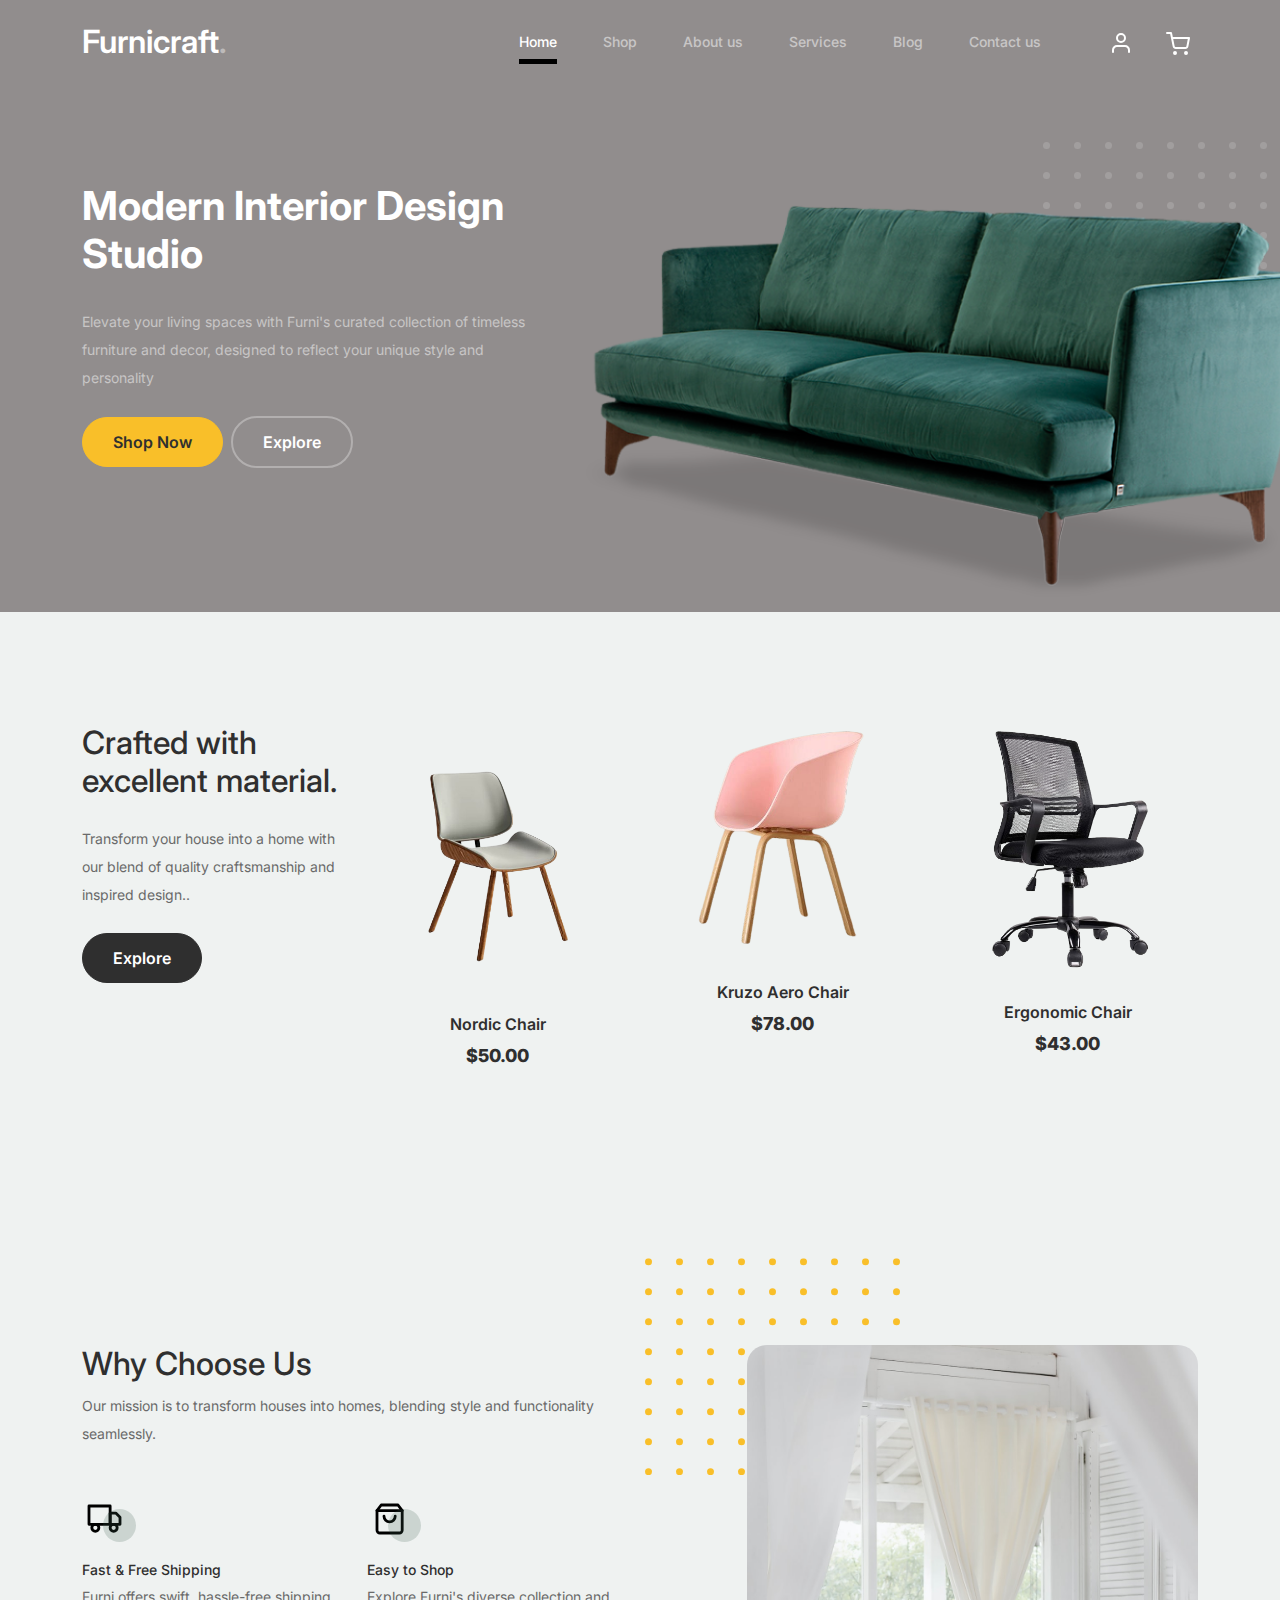
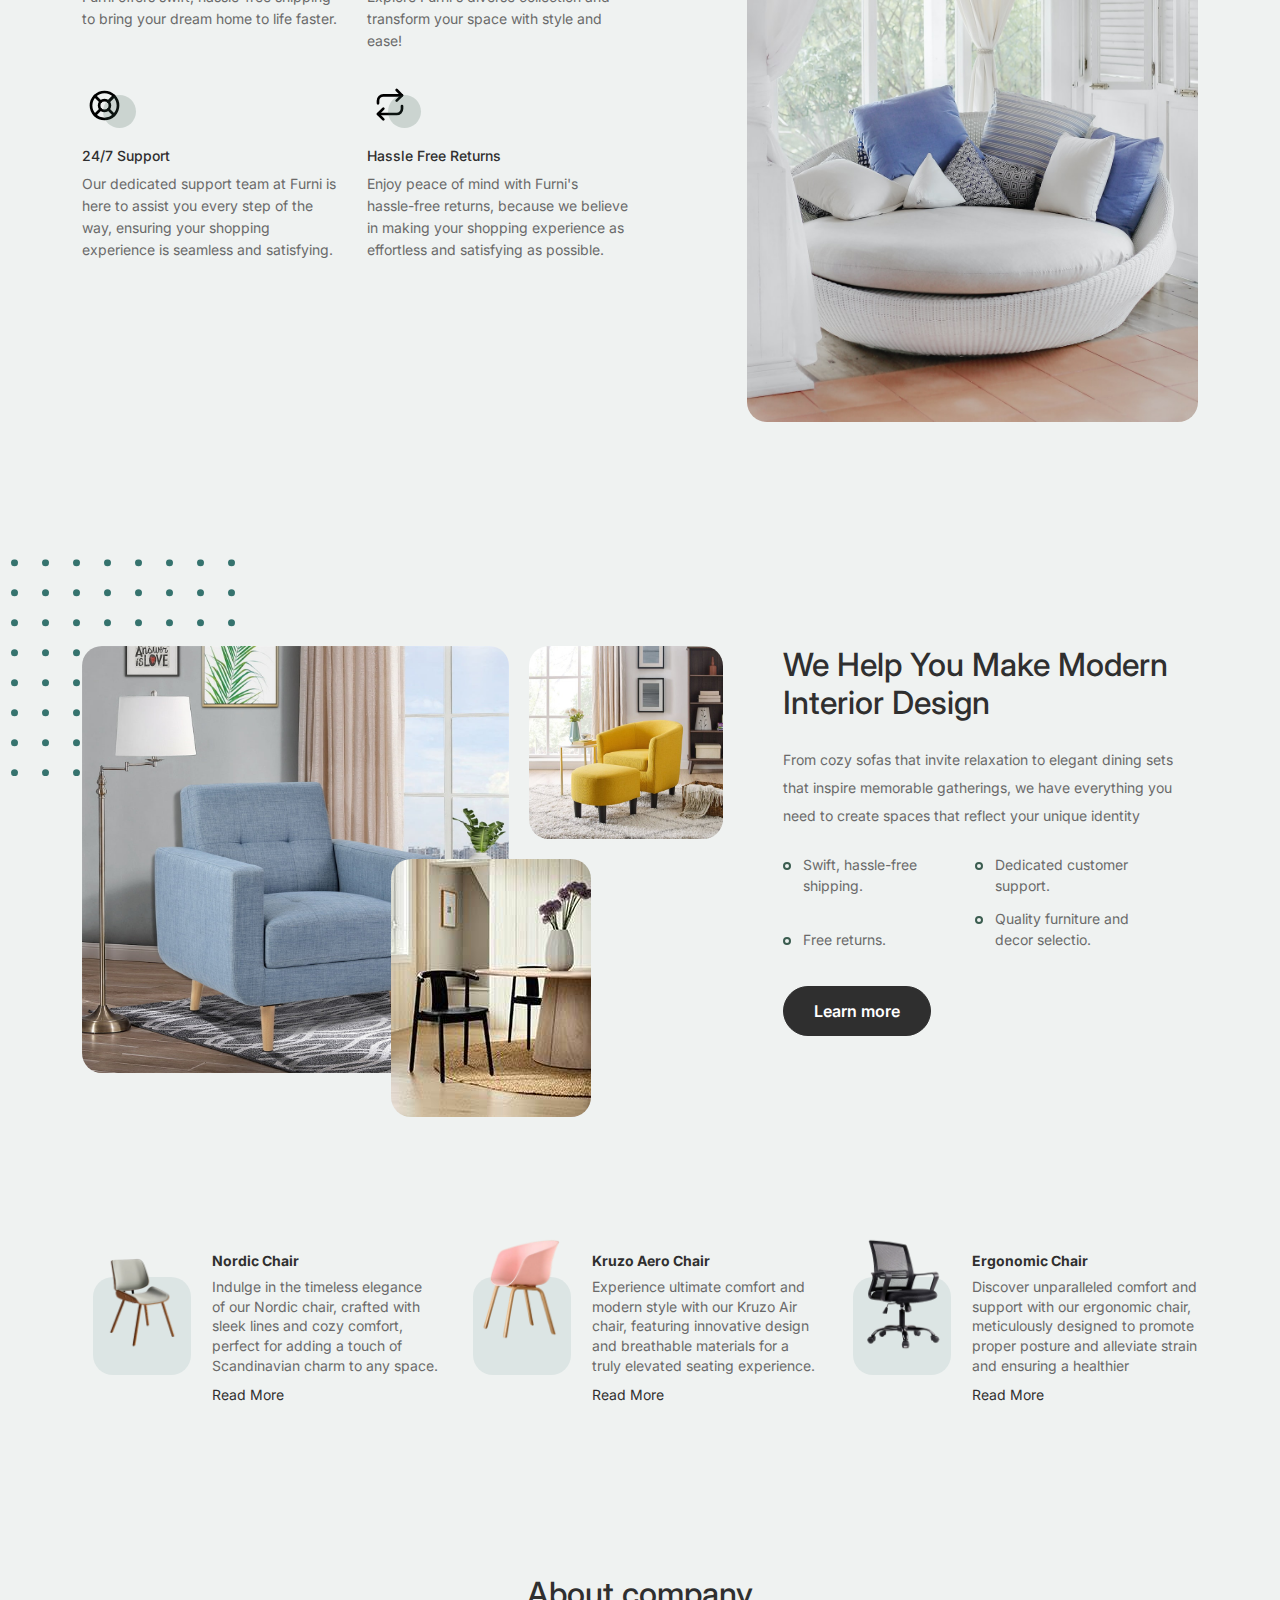
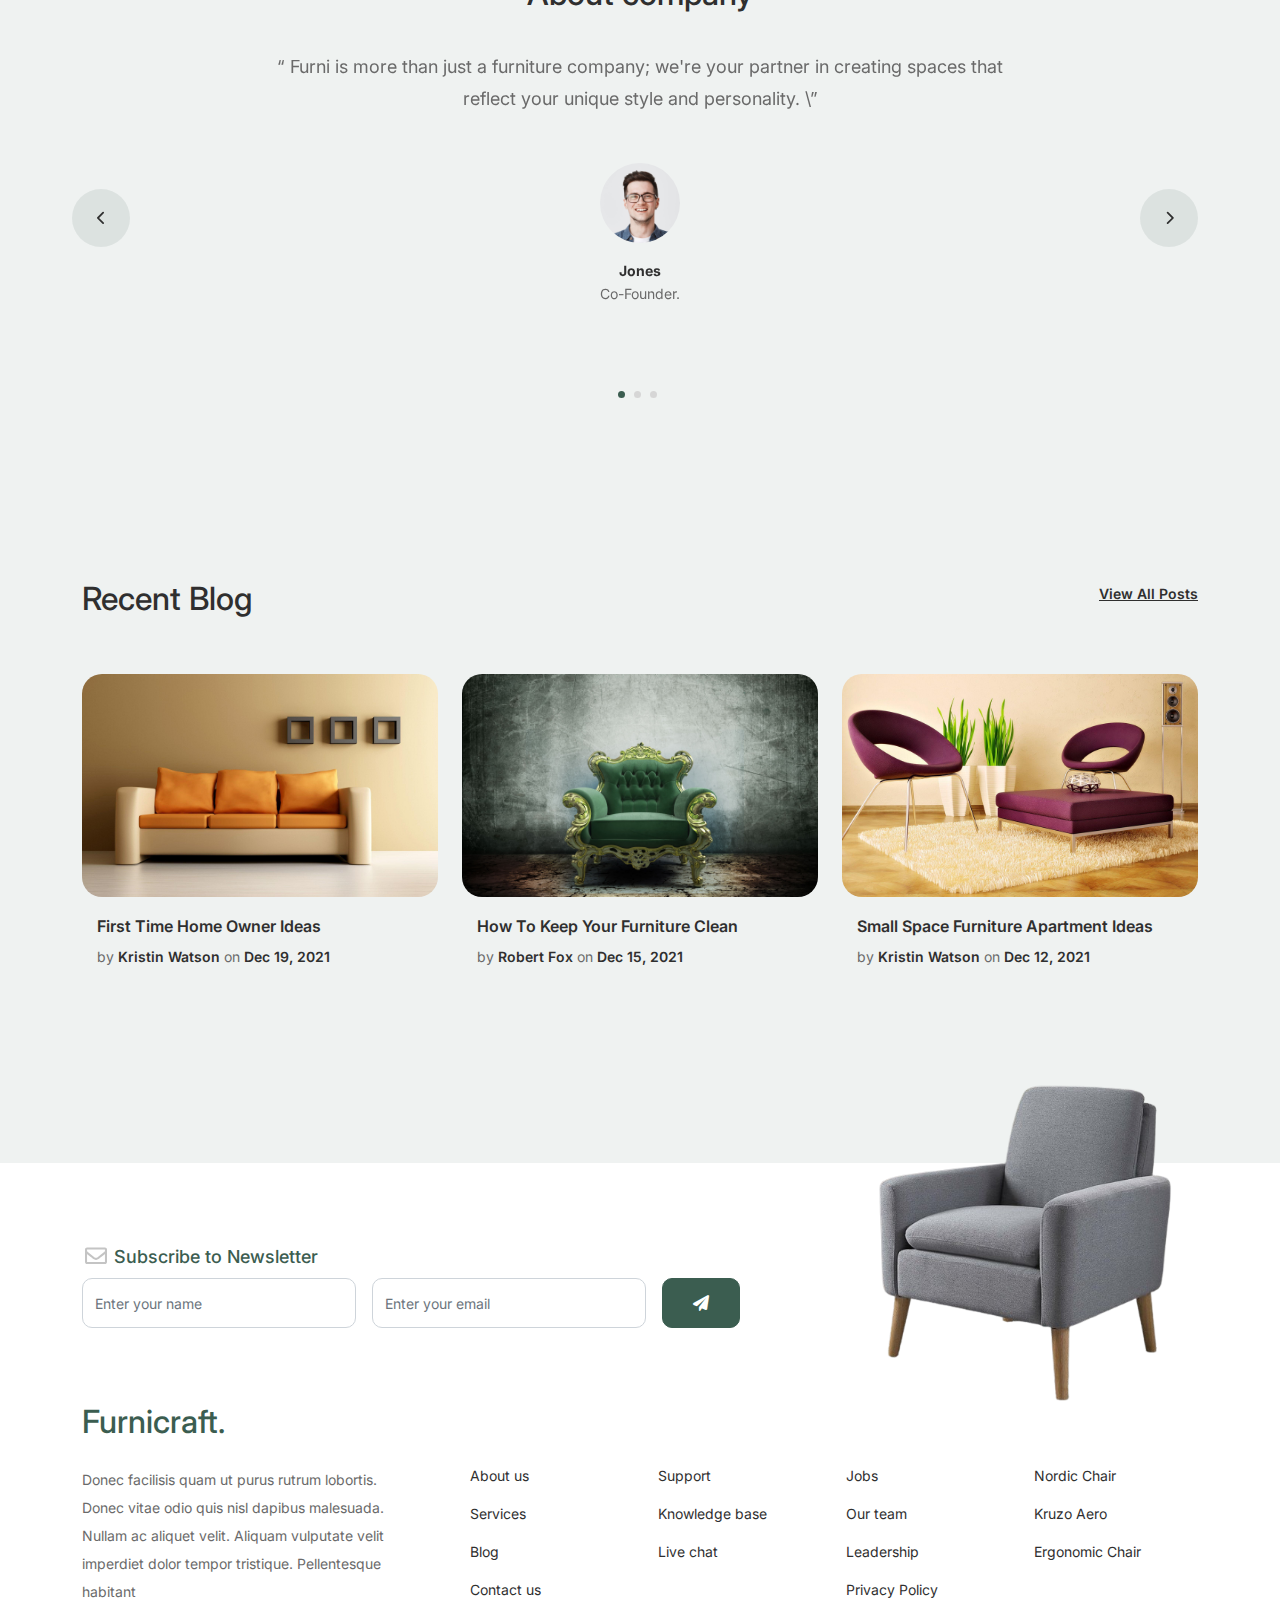
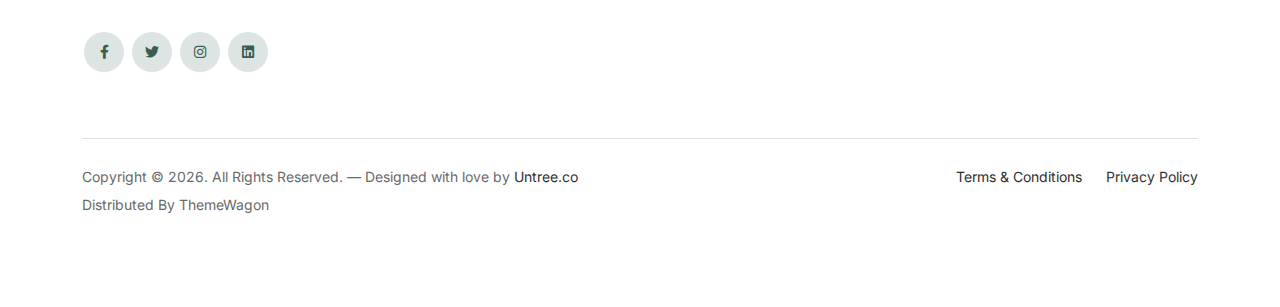
==== commit cdffaf81: "Add files via upload" ====
--- a/index.html
+++ b/index.html
@@ -74,15 +74,20 @@
 								class="btn btn-white-outline">Explore</a></p>
 					</div>
 				</div>
-				<div class="container">
-					<img src="images/c2-removebg-preview (1).png" alt="Responsive image " class="img-fluid" >
-				</div>
-				<!-- <div class="col-lg-7">
+				<!-- <div class="container">
+							<img src="images/c2-removebg-preview (1).png" alt="Responsive image " class="img-fluid">
+						</div>
+				 -->
+
+
+				<div class="col-lg-7">
+					
 					<div class="hero-img-wrap">
-						<img src="images/c2-removebg-preview (1).png" class="img-fluid">
-					</div>
-
-				</div> -->
+						<img src="images/couch.png" class="img-fluid" alt="Responsive image">
+					</div>
+				
+
+				</div>
 			</div>
 		</div>
 	</div>
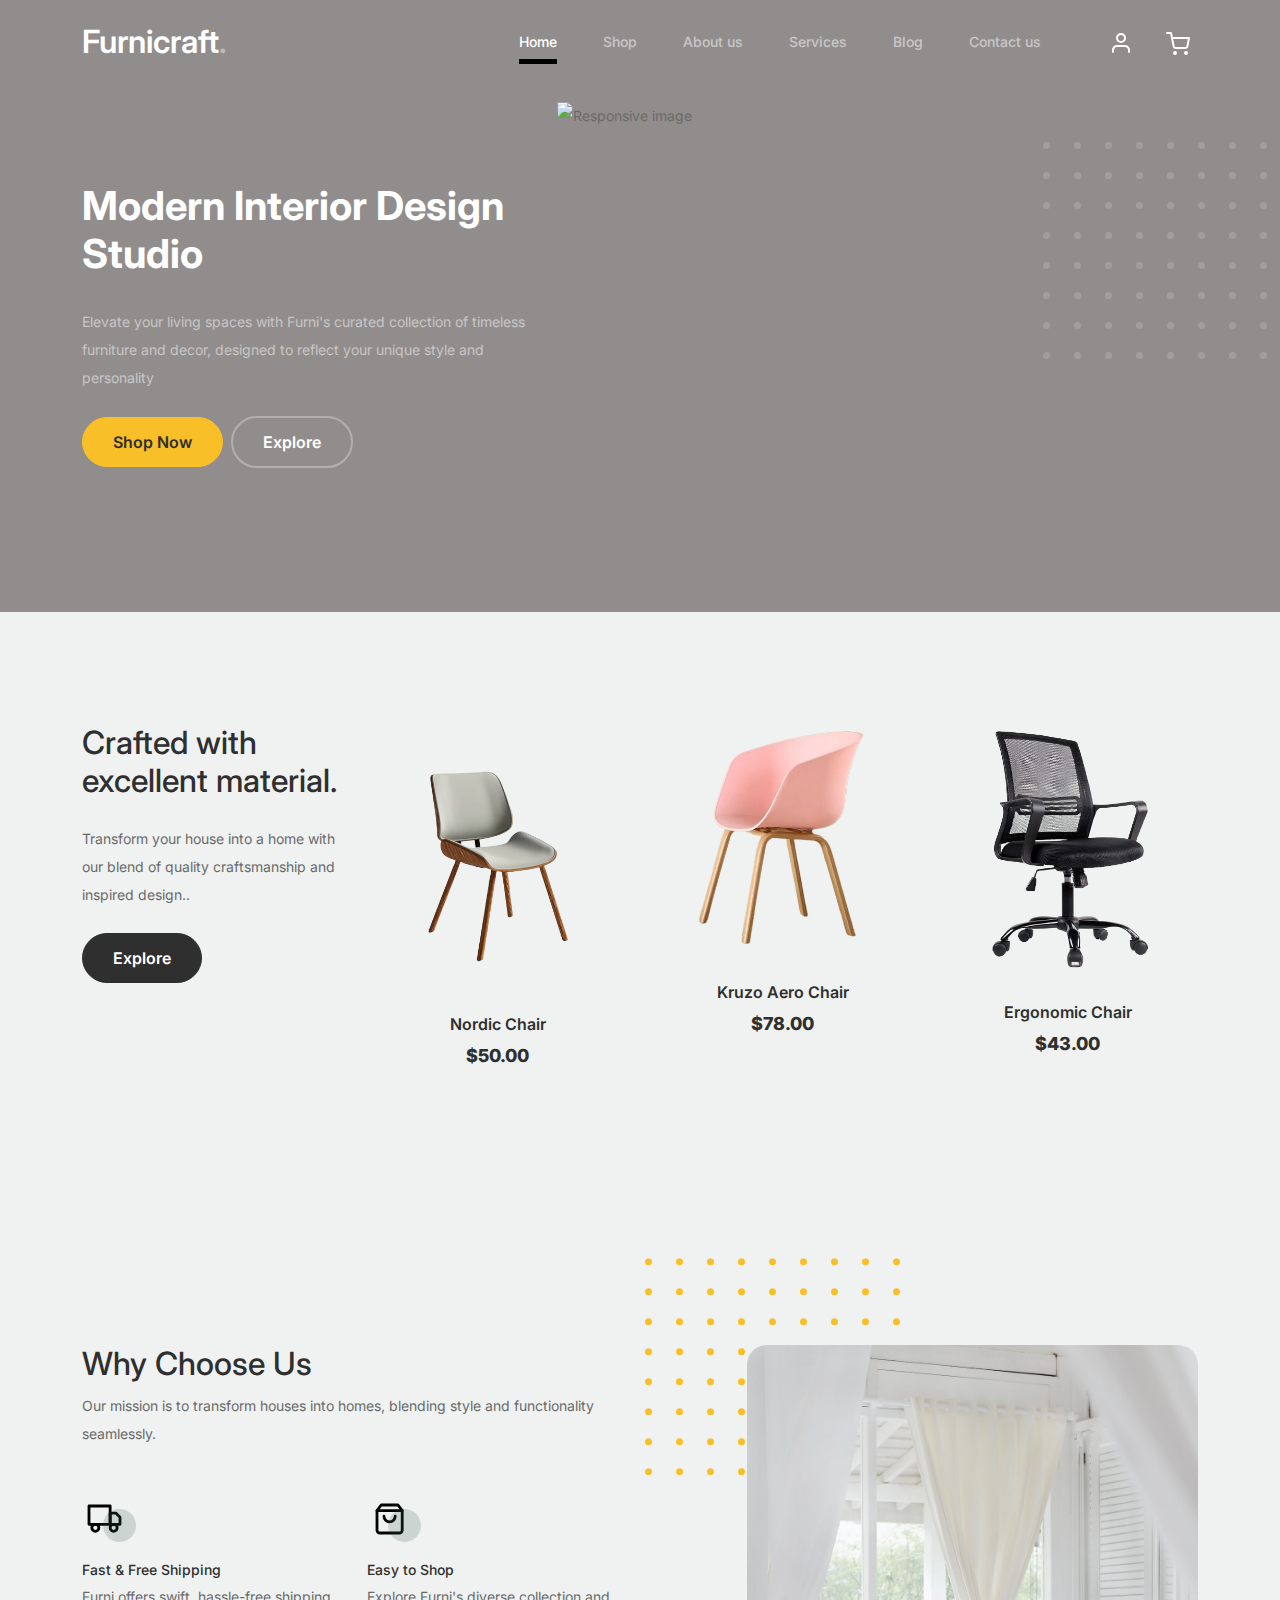
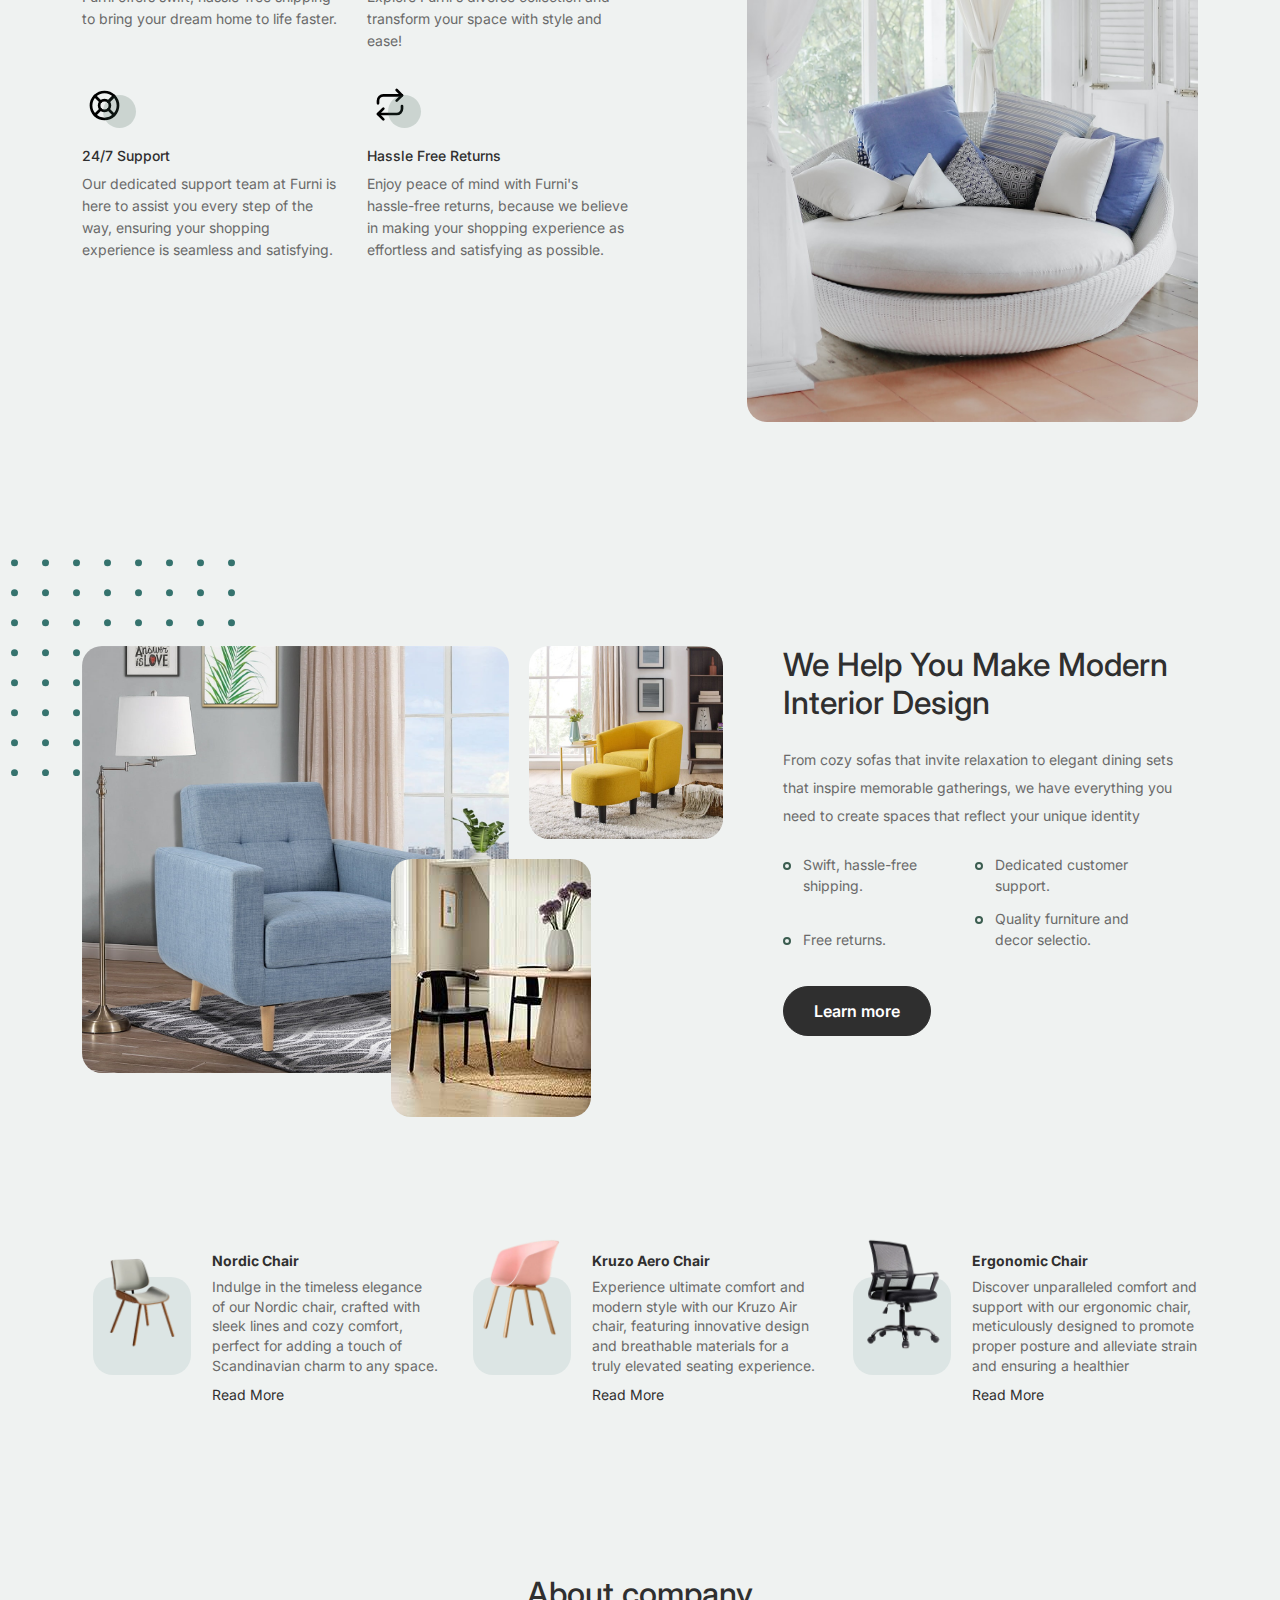
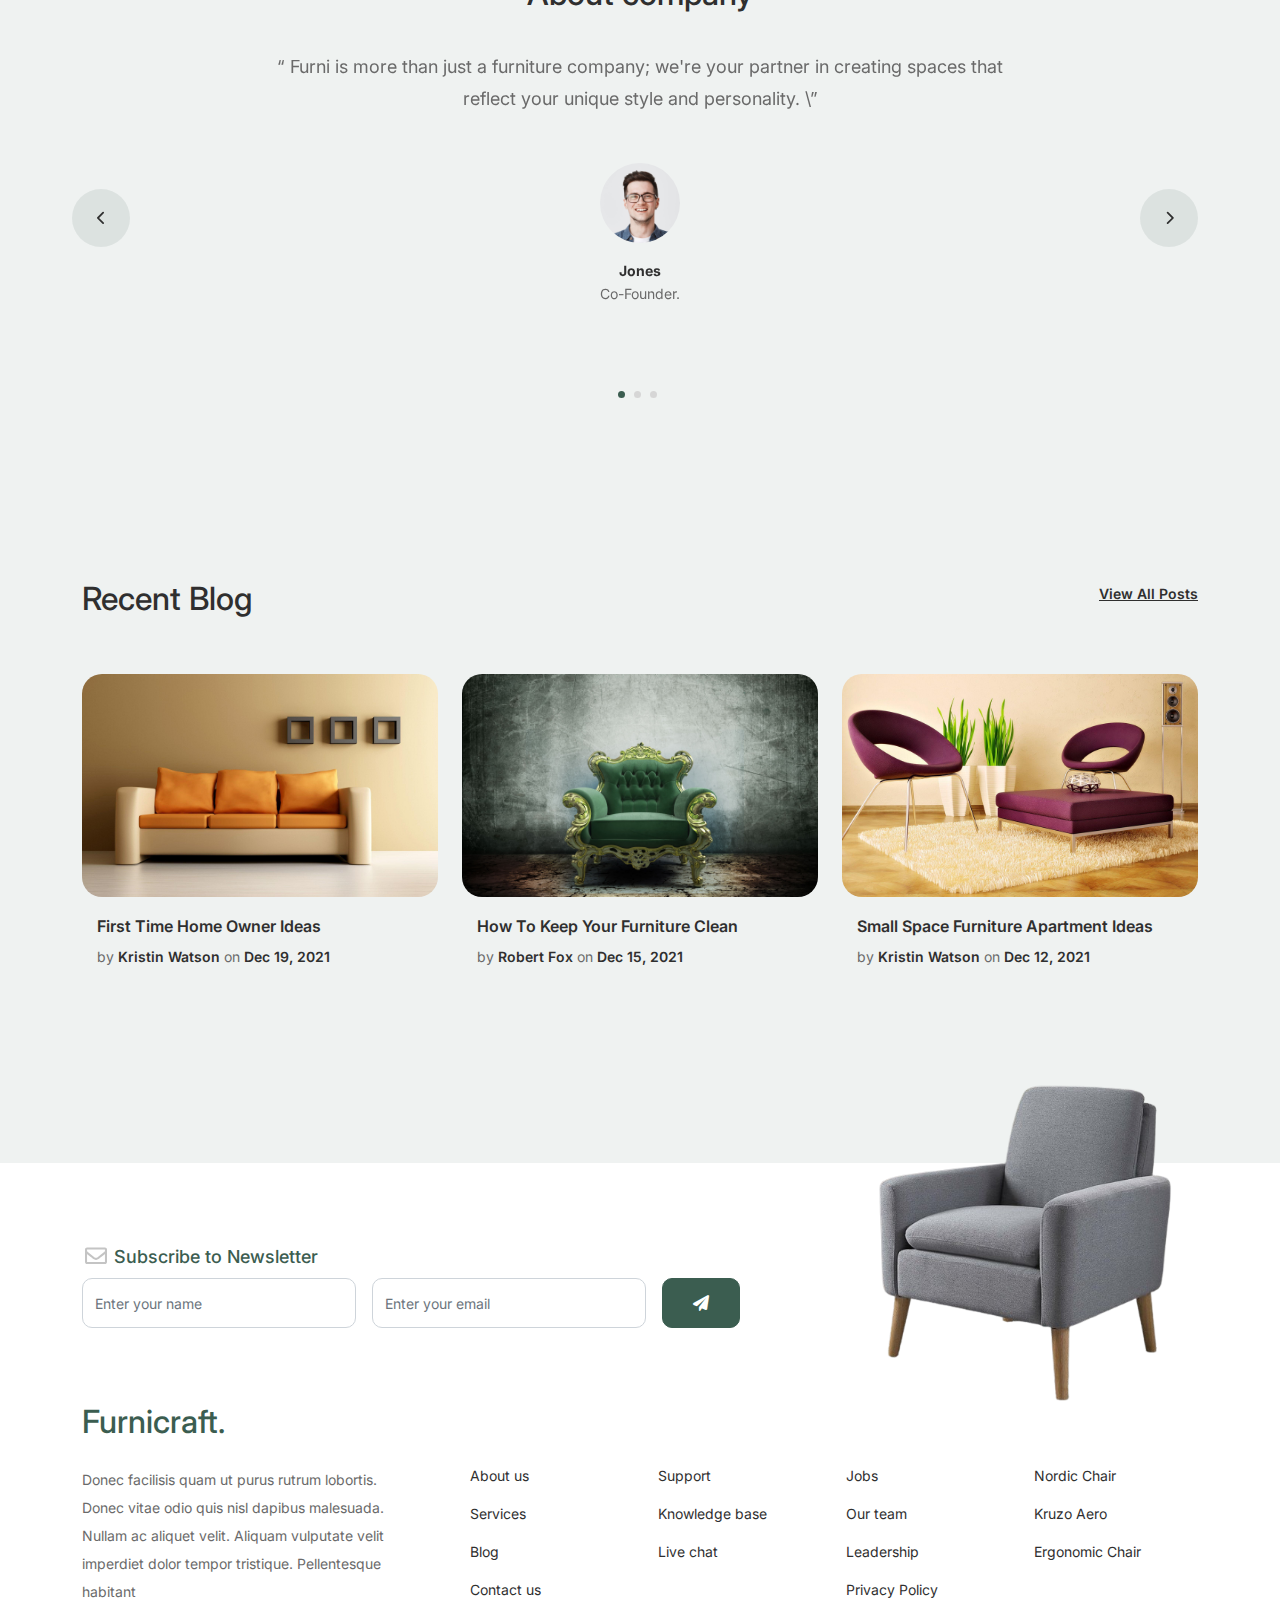
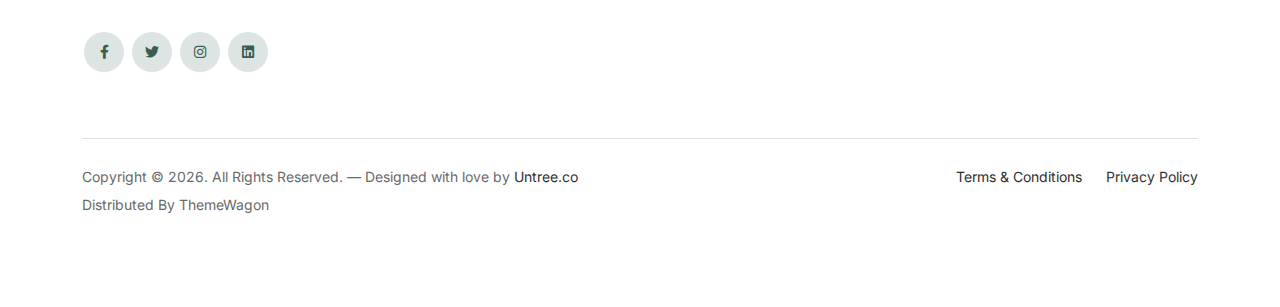
==== commit f8fef6e9: "Add files via upload" ====
--- a/index.html
+++ b/index.html
@@ -81,11 +81,11 @@
 
 
 				<div class="col-lg-7">
-					
+
 					<div class="hero-img-wrap">
-						<img src="images/couch.png" class="img-fluid" alt="Responsive image">
-					</div>
-				
+						<img src="images/c2-removebg-preview (1).png (1).png" class="img-fluid" alt="Responsive image">
+					</div>
+
 
 				</div>
 			</div>
